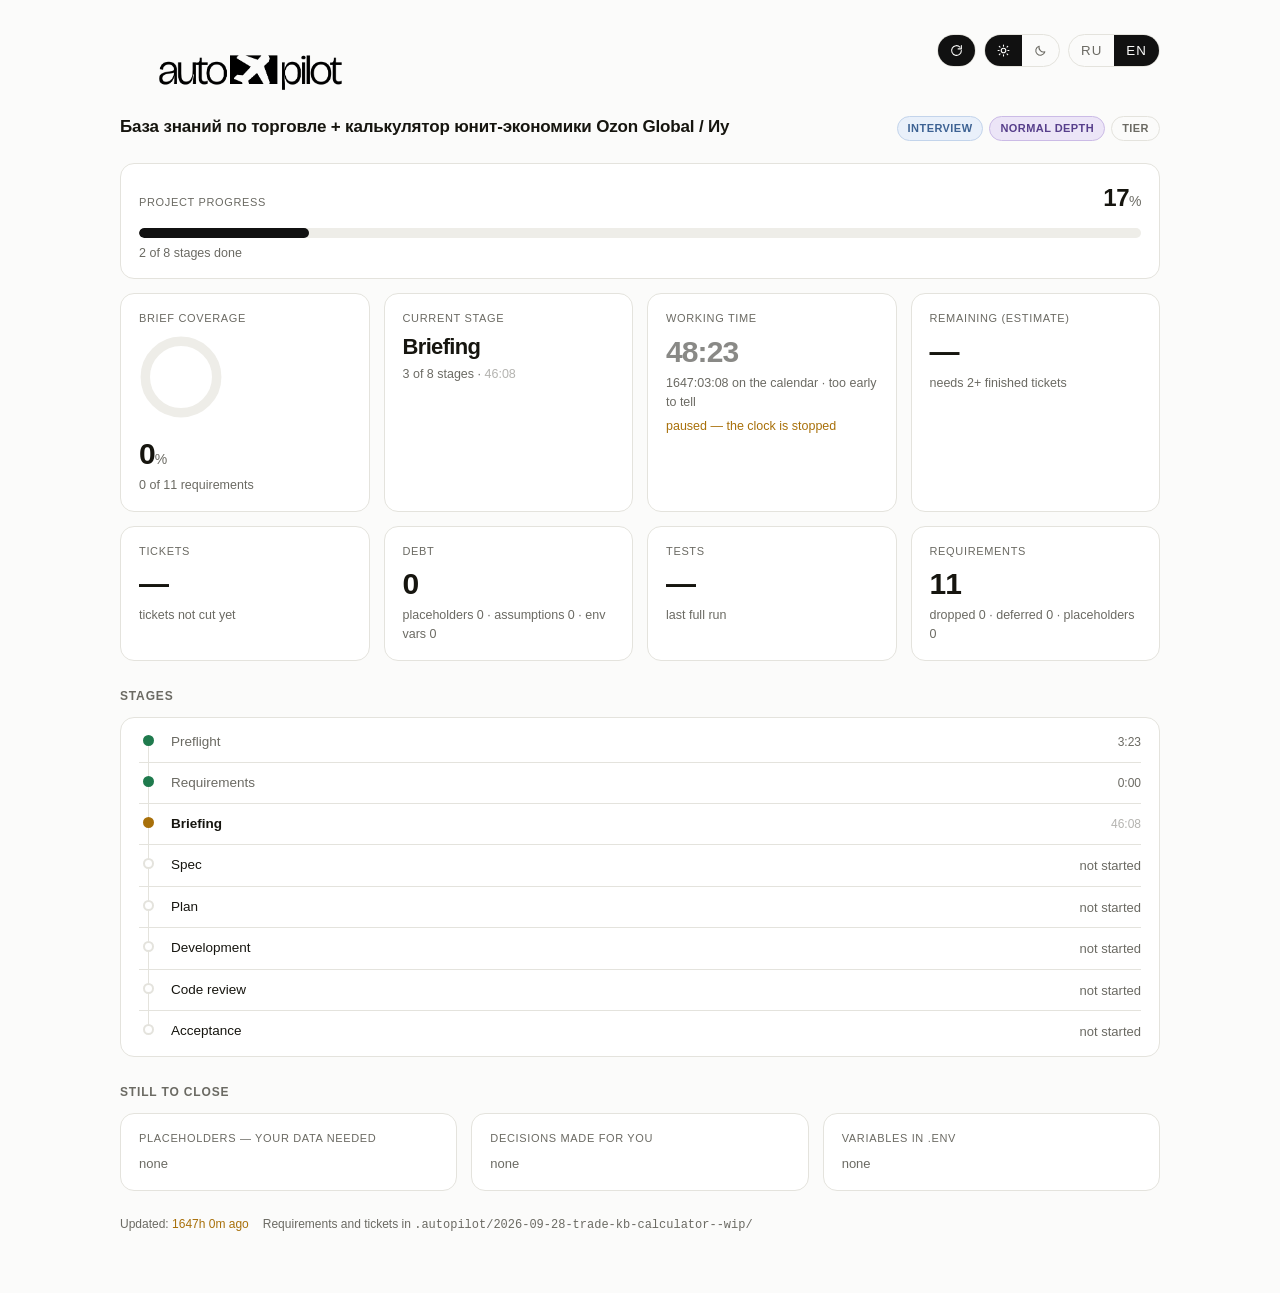
==== .autopilot/dashboard.html @ a00d8f91 "Исходная база знаний и старт автопилота Co-Authored-By: Claude Opus 5.5 <noreply@anthropic.com>" ====
<!doctype html>
<html lang="ru">
<head>
<meta charset="utf-8">
<meta name="viewport" content="width=device-width, initial-scale=1">
<title>autopilot</title>
<style>
  :root, :root[data-theme="light"]{
    --bg:#fbfbfa; --panel:#fff; --ink:#16150f; --dim:#6b6a63; --line:#e4e3dd;
    --accent:#111; --ok:#1f7a4d; --warn:#a8700a; --bad:#b3352b; --ghost:#eeede8; --info:#2f6690;
    --fix:#6f4a9e;
    --radius:14px; --logo-light:block; --logo-dark:none; --glow:rgba(168,112,10,.38);
  }
  @media (prefers-color-scheme:dark){
    :root:not([data-theme]){
      --bg:#141412; --panel:#1c1c19; --ink:#f2f1ea; --dim:#918f86; --line:#2e2e29;
      --accent:#f2f1ea; --ok:#4bbd84; --warn:#d9a341; --bad:#e0685c; --ghost:#262622; --info:#7aa8d4;
      --fix:#b18ad9;
      --glow:rgba(217,163,65,.45);
      --logo-light:none; --logo-dark:block;
    }
  }
  :root[data-theme="dark"]{
    --bg:#141412; --panel:#1c1c19; --ink:#f2f1ea; --dim:#918f86; --line:#2e2e29;
    --accent:#f2f1ea; --ok:#4bbd84; --warn:#d9a341; --bad:#e0685c; --ghost:#262622; --info:#7aa8d4;
    --fix:#b18ad9;
    --logo-light:none; --logo-dark:block;
  }
  *{box-sizing:border-box}
  body{margin:0;background:var(--bg);color:var(--ink);
    font:15px/1.5 ui-sans-serif,-apple-system,"Segoe UI",Roboto,"Helvetica Neue",sans-serif;
    -webkit-font-smoothing:antialiased;padding:34px 20px 60px}
  .wrap{max-width:1040px;margin:0 auto;min-width:0}
  /* wrap на .top: в узкой панели переключатели уходят на вторую строку, а не за край */
  .top{display:flex;align-items:flex-start;gap:16px;margin-bottom:8px;flex-wrap:wrap}
  .logo{height:clamp(44px,7vw,72px);width:auto;max-width:64vw}
  .logo.l{display:var(--logo-light)} .logo.d{display:var(--logo-dark)}
  .segs{margin-left:auto;display:flex;gap:8px;flex:0 0 auto}
  .seg{display:flex;border:1px solid var(--line);border-radius:999px;overflow:hidden}
  .seg button{appearance:none;border:0;background:transparent;color:var(--dim);cursor:pointer;
    font:600 11px/1 inherit;letter-spacing:.08em;padding:8px 12px;display:flex;align-items:center}
  .seg button:hover{color:var(--ink)}
  .seg button[aria-pressed="true"]{background:var(--accent);color:var(--bg)}
  .seg svg{width:13px;height:13px;display:block}
  header{display:flex;flex-wrap:wrap;gap:12px;align-items:baseline;margin-bottom:22px}
  h1{font-size:17px;font-weight:600;margin:0;letter-spacing:-.01em}
  .badges{margin-left:auto;display:flex;gap:6px;flex-wrap:wrap}
  .badge{font-size:11px;letter-spacing:.04em;text-transform:uppercase;font-weight:600;
    border:1px solid var(--bd,var(--line));border-radius:999px;padding:3px 10px;
    color:var(--fg,var(--dim));background:var(--bbg,transparent)}
  /* режим — синяя семья, насыщенность растёт с автономией */
  .b-mode-1{--bbg:#eff4fb;--bd:#cfdcef;--fg:#4a6d9e}
  .b-mode-2{--bbg:#e9f0fa;--bd:#c3d4eb;--fg:#3d6293}
  .b-mode-3{--bbg:#e3ecf9;--bd:#b6cce8;--fg:#2f5688}
  .b-mode-4{--bbg:#d6e3f6;--bd:#9dbbe0;--fg:#1f4374}
  /* глубина — фиолетовая семья */
  .b-depth-1{--bbg:#f4f0fa;--bd:#ddd2ee;--fg:#6b559b}
  .b-depth-2{--bbg:#ece5f7;--bd:#cbbbe6;--fg:#573f8b}
  .b-depth-3{--bbg:#e2d8f3;--bd:#b8a3dd;--fg:#452f78}
  /* ярус — охра, насыщенность растёт с объёмом работы */
  .b-tier-0{--bbg:#f7f3e8;--bd:#e5dbc3;--fg:#7d6b45}
  .b-tier-1{--bbg:#f3ecdb;--bd:#dbcda9;--fg:#6e5c34}
  .b-tier-2{--bbg:#eee4cb;--bd:#cfbc8d;--fg:#5f4d26}
  .b-tier-3{--bbg:#e8dbb9;--bd:#c2ab72;--fg:#50401b}
  .b-done{--bbg:#e8f3ec;--bd:#b6d9c4;--fg:#1f7a4d}
  @media (prefers-color-scheme:dark){
    :root:not([data-theme]) .b-mode-1{--bbg:#1a2333;--bd:#2a3a52;--fg:#9cbbe6}
    :root:not([data-theme]) .b-mode-2{--bbg:#1b263a;--bd:#2e405e;--fg:#a5c3ec}
    :root:not([data-theme]) .b-mode-3{--bbg:#1c2942;--bd:#31466a;--fg:#aecbf2}
    :root:not([data-theme]) .b-mode-4{--bbg:#1f2f4f;--bd:#3a5482;--fg:#c0d8fb}
    :root:not([data-theme]) .b-depth-1{--bbg:#221d32;--bd:#372e4f;--fg:#b8a6e0}
    :root:not([data-theme]) .b-depth-2{--bbg:#26203b;--bd:#40345c;--fg:#c5b3ec}
    :root:not([data-theme]) .b-depth-3{--bbg:#2b2346;--bd:#4b3b6c;--fg:#d3c2f7}
    :root:not([data-theme]) .b-tier-0{--bbg:#26221a;--bd:#3b3527;--fg:#cbb98d}
    :root:not([data-theme]) .b-tier-1{--bbg:#2a2519;--bd:#443b26;--fg:#d6c393}
    :root:not([data-theme]) .b-tier-2{--bbg:#2f2917;--bd:#4e4227;--fg:#e2cd97}
    :root:not([data-theme]) .b-tier-3{--bbg:#352d16;--bd:#58492a;--fg:#edd79c}
    :root:not([data-theme]) .b-done{--bbg:#16281f;--bd:#26432f;--fg:#4bbd84}
  }
  :root[data-theme="dark"] .b-mode-1{--bbg:#1a2333;--bd:#2a3a52;--fg:#9cbbe6}
  :root[data-theme="dark"] .b-mode-2{--bbg:#1b263a;--bd:#2e405e;--fg:#a5c3ec}
  :root[data-theme="dark"] .b-mode-3{--bbg:#1c2942;--bd:#31466a;--fg:#aecbf2}
  :root[data-theme="dark"] .b-mode-4{--bbg:#1f2f4f;--bd:#3a5482;--fg:#c0d8fb}
  :root[data-theme="dark"] .b-depth-1{--bbg:#221d32;--bd:#372e4f;--fg:#b8a6e0}
  :root[data-theme="dark"] .b-depth-2{--bbg:#26203b;--bd:#40345c;--fg:#c5b3ec}
  :root[data-theme="dark"] .b-depth-3{--bbg:#2b2346;--bd:#4b3b6c;--fg:#d3c2f7}
  :root[data-theme="dark"] .b-tier-0{--bbg:#26221a;--bd:#3b3527;--fg:#cbb98d}
  :root[data-theme="dark"] .b-tier-1{--bbg:#2a2519;--bd:#443b26;--fg:#d6c393}
  :root[data-theme="dark"] .b-tier-2{--bbg:#2f2917;--bd:#4e4227;--fg:#e2cd97}
  :root[data-theme="dark"] .b-tier-3{--bbg:#352d16;--bd:#58492a;--fg:#edd79c}
  :root[data-theme="dark"] .b-done{--bbg:#16281f;--bd:#26432f;--fg:#4bbd84}
  /* minmax(min(Npx,100%)): в колонке уже 200px карточка сжимается, а не вылезает за край */
  .grid{display:grid;gap:14px;grid-template-columns:repeat(auto-fit,minmax(min(200px,100%),1fr));margin-bottom:14px}
  /* ряды показателей: четыре карточки в строку держатся дольше, чем списки долга */
  .grid.m{grid-template-columns:repeat(auto-fit,minmax(min(168px,100%),1fr))}
  .card{background:var(--panel);border:1px solid var(--line);border-radius:var(--radius);padding:16px 18px;min-width:0}
  .k{font-size:11px;letter-spacing:.06em;text-transform:uppercase;color:var(--dim);margin-bottom:8px}
  /* длинное значение («1 ч 05 мин … 2 ч 10 мин», «Спецификация») переносится, а не режется */
  .v{font-size:30px;font-weight:650;letter-spacing:-.03em;line-height:1.1;font-variant-numeric:tabular-nums;
    overflow-wrap:anywhere}
  .v.stage{font-size:clamp(17px,4.4vw,22px)}
  .v small{font-size:14px;font-weight:500;color:var(--dim);letter-spacing:0}
  .sub{font-size:12.5px;color:var(--dim);margin-top:6px;overflow-wrap:anywhere}
  .hero{display:flex;gap:18px;align-items:center;flex-wrap:wrap}
  .hero>div{min-width:0}
  .ring{flex:0 0 84px}
  .bar{height:6px;background:var(--ghost);border-radius:99px;overflow:hidden;margin-top:10px}
  .bar i{display:block;height:100%;background:var(--accent);border-radius:99px;transition:width .3s ease}
  .bar.lg{height:10px;margin-top:12px}
  /* общий прогресс: этапы по весам, внутри разработки — доля готовых тасков */
  .overall{background:var(--panel);border:1px solid var(--line);border-radius:var(--radius);
    padding:16px 18px;margin-bottom:14px}
  .overall-head{display:flex;justify-content:space-between;align-items:baseline;gap:10px;
    font-size:11px;letter-spacing:.06em;text-transform:uppercase;color:var(--dim)}
  .overall-head b{font-size:24px;font-weight:650;letter-spacing:-.02em;text-transform:none;
    color:var(--ink);font-variant-numeric:tabular-nums}
  .overall-head b small{font-size:14px;font-weight:500;color:var(--dim)}
  h2{font-size:12px;letter-spacing:.07em;text-transform:uppercase;color:var(--dim);
    margin:26px 0 12px;font-weight:600}
  .tl{background:var(--panel);border:1px solid var(--line);border-radius:var(--radius);padding:16px 18px;min-width:0}
  /* сводка по таскам — ответ на «где разработка» до того, как всматриваешься в полосы */
  .tlsum{display:flex;gap:8px;flex-wrap:wrap;margin-bottom:12px}
  .chip{font-size:11.5px;letter-spacing:.03em;border:1px solid var(--line);border-radius:999px;
    padding:3px 10px;color:var(--dim);font-variant-numeric:tabular-nums}
  .chip.ok{border-color:var(--ok);color:var(--ok)}
  .chip.run{border-color:var(--warn);color:var(--warn)}
  .chip.info{border-color:var(--info);color:var(--info)}
  .chip.bad{border-color:var(--bad);color:var(--bad)}
  .chip.fix{border-color:var(--fix);color:var(--fix)}
  /* фаза таска прямо на плашке: «ревью» и «ремонт» — состояния, которых до
     этого не существовало, и по одному цвету их не различить */
  .fill .nm{overflow:hidden;text-overflow:ellipsis;min-width:0}
  .fill .ph{margin-left:8px;font-size:10.5px;letter-spacing:.05em;text-transform:uppercase;
    opacity:.85;border:1px solid rgba(255,255,255,.5);border-radius:999px;padding:1px 6px;flex:none}
  .tlnow{font-size:13px;margin:-4px 0 12px;overflow-wrap:anywhere}
  .tlnow .lbl{color:var(--dim)}
  .tlnow b{font-weight:650;font-variant-numeric:tabular-nums}
  .tlnow .nowclock{color:var(--warn);font-variant-numeric:tabular-nums}
  .wave{font-size:11px;letter-spacing:.06em;text-transform:uppercase;color:var(--dim);margin:14px 0 8px}
  .wave:first-child{margin-top:0}
  /* minmax(0,1fr), а не 1fr: у 1fr пол — min-content, и длинное имя таска раздвигает сетку шире экрана */
  .row{display:grid;grid-template-columns:26px minmax(0,1fr) 56px;gap:10px;align-items:center;margin-bottom:6px;font-size:13px}
  .row b{font-weight:600;font-variant-numeric:tabular-nums;color:var(--dim)}
  .row.now b{color:var(--ink)}
  .track{background:var(--ghost);border-radius:6px;height:22px;position:relative;overflow:hidden;min-width:0}
  .fill{position:absolute;inset:0 auto 0 0;border-radius:6px;display:flex;align-items:center;
    padding:0 8px;white-space:nowrap;font-size:12px;color:#fff;overflow:hidden}
  /* ждущий таск — пустой контур, а не залитая дорожка: плашка теперь во всю
     ширину, и без этого «ждёт» выглядело бы как ещё одно состояние заливки */
  .row.wait .track{background:transparent;border:1px dashed var(--line)}
  .fill.pend{background:transparent;border:0;color:var(--dim)}
  /* «в работе» должно читаться как живое, а не как исчезающее: раньше плашка
     гасла до opacity .3 вместе с названием таска. Теперь дышит свечение вокруг
     дорожки и яркость плашки, текст остаётся читаемым всё время. */
  .row.now .track{animation:trackGlow 1.9s ease-in-out infinite}
  /* блик бежит по плашке идущего таска — движение без ложного процента */
  .fill.active::after{content:'';position:absolute;inset:0;
    background:linear-gradient(90deg,transparent 0,rgba(255,255,255,.30) 50%,transparent 100%);
    transform:translateX(-100%);animation:sheen 1.9s ease-in-out infinite}
  .mins{text-align:right;font-variant-numeric:tabular-nums;color:var(--dim);font-size:12px}
  /* этапы — вертикальная лента с рельсом */
  .stages{background:var(--panel);border:1px solid var(--line);border-radius:var(--radius);padding:4px 18px;min-width:0}
  .st{display:grid;grid-template-columns:20px minmax(0,1fr) auto;gap:12px;align-items:start;
    padding:10px 0;border-bottom:1px solid var(--line)}
  .st:last-child{border-bottom:0}
  .st .rail{position:relative;align-self:stretch;min-height:18px}
  .st .rail::before{content:"";position:absolute;left:9px;top:-10px;bottom:-10px;width:1px;background:var(--line)}
  .st:first-child .rail::before{top:9px}
  .st:last-child .rail::before{bottom:calc(100% - 9px)}
  .st .rail i{position:absolute;left:4px;top:3px;width:11px;height:11px;border-radius:99px;
    box-sizing:border-box;border:2px solid var(--line);background:var(--panel)}
  .st.done .rail i{background:var(--ok);border-color:var(--ok)}
  .st.active .rail i{background:var(--warn);border-color:var(--warn);animation:pulse 1.6s ease-in-out infinite}
  .st.failed .rail i{background:var(--bad);border-color:var(--bad)}
  .st.skipped .rail i{border-style:dashed;background:var(--panel)}
  .st>div{min-width:0}
  .st .nm{font-size:13.5px;overflow-wrap:anywhere}
  .st.active .nm{font-weight:650}
  .st.done .nm,.st.skipped .nm{color:var(--dim)}
  .st .mins{padding-top:1px}
  @keyframes trackGlow{
    0%,100%{box-shadow:0 0 0 0 var(--glow)}
    50%{box-shadow:0 0 0 4px transparent}
  }
  @keyframes sheen{to{transform:translateX(100%)}}
  /* у кого выключена анимация в системе — просто статичная подсветка */
  @media (prefers-reduced-motion:reduce){
    .row.now .track{animation:none;box-shadow:0 0 0 3px var(--glow)}
    .fill.active::after{animation:none;background:none}
  }
  .note{background:var(--panel);border:1px solid var(--line);border-radius:var(--radius);
    padding:14px 18px;font-size:13px;color:var(--dim)}
  .note b{color:var(--ink);font-weight:600}
  .stale{color:var(--warn)}
  /* Часы, остановленные простоем: цифры гаснут, чтобы стоящий таймер не читался как поломка. */
  .paused{opacity:.5}
  table{width:100%;border-collapse:collapse;font-size:13px;background:var(--panel);
    border:1px solid var(--line);border-radius:var(--radius);overflow:hidden}
  th{text-align:left;font-size:11px;letter-spacing:.05em;text-transform:uppercase;color:var(--dim);
    font-weight:600;padding:10px 12px;border-bottom:1px solid var(--line)}
  td{padding:10px 12px;border-bottom:1px solid var(--line);vertical-align:top}
  tr:last-child td{border-bottom:0}
  .dot{display:inline-block;width:7px;height:7px;border-radius:99px;margin-right:7px;vertical-align:1px}
  .tag{display:inline-block;font-size:11px;border:1px solid var(--line);border-radius:5px;
    padding:1px 5px;margin:0 3px 3px 0;color:var(--dim);font-variant-numeric:tabular-nums}
  ul.debt{margin:0;padding-left:18px}
  ul.debt li{margin-bottom:4px;font-size:13px}
  .empty{color:var(--dim);font-size:13px}
  footer{margin-top:24px;font-size:12px;color:var(--dim);display:flex;gap:14px;flex-wrap:wrap}
  footer code{overflow-wrap:anywhere}
  .scroll{overflow-x:auto}
  /* таблица тасков скроллится внутри своей рамки, а не сминает семь колонок в кашу */
  .scroll table{min-width:560px}
  /* узкая раскладка: встроенная панель IDE, боковая колонка, телефон */
  @media (max-width:460px){
    body{padding:20px 12px 44px}
    .top{gap:10px}
    header{gap:8px;margin-bottom:16px}
    h1{font-size:15px}
    h2{margin:20px 0 10px}
    .card,.overall,.tl,.note{padding:13px 14px}
    .stages{padding:2px 14px}
    .v{font-size:25px}
    .overall-head b{font-size:21px}
    .ring{flex:0 0 68px;width:68px;height:68px}
    .hero{gap:12px}
    .row{grid-template-columns:24px 1fr 48px;gap:8px}
    .st{grid-template-columns:18px 1fr auto;gap:9px}
    .badges{margin-left:0}
    .segs{margin-left:0}
    /* семь колонок в узкую панель не влезают ни при каком min-width, поэтому здесь
       таблица перестаёт требовать ширину, а второстепенные колонки уходят:
       требования, повторы и коммит есть в файлах, а «что и сколько идёт» — нет */
    .scroll table{min-width:0}
    th:nth-child(3),td:nth-child(3),
    th:nth-child(5),td:nth-child(5),
    th:nth-child(7),td:nth-child(7){display:none}
    /* переносится только название таска: заголовки и числа рвать по буквам нельзя */
    th,td{padding:9px 8px;white-space:nowrap}
    td:nth-child(2){white-space:normal;overflow-wrap:anywhere}
  }
</style>
</head>
<body>
<div class="wrap" id="app"></div>

<!-- Состояние приходит двумя путями, и порядок этих двух тегов — весь смысл.
     Сначала снимок, вписанный внутрь страницы: он есть всегда, поэтому дашборд
     показывает данные, чем бы его ни открыли — двойным кликом, панелью через
     data:, с мёртвым сервером, через месяц после прогона. Потом файл рядом: он
     перекрывает снимок там, где у страницы есть адрес, и он же подгружается
     заново каждые десять секунд, чтобы часы шли без перезагрузки.
     Разойтись в противоположные стороны им нечем: файл пишется на каждой
     правке, снимок — на каждом вызове .autopilot/sync.py, и он же вписывает
     файл в страницу, так что снимок либо равен файлу, либо старше его.
     Между маркерами правит только sync.py; руками — никогда. -->
<script>/*STATE-BEGIN*/window.STATE={"slug": "trade-kb-calculator", "dir": "2026-09-28-trade-kb-calculator--wip", "title": "База знаний по торговле + калькулятор юнит-экономики Ozon Global / Иу", "mode": "interview", "depth": "normal", "polish": null, "tier": null, "briefFile": "2026-09-28-brief.md", "memoryFile": "CLAUDE.md", "skillDir": "C:/Users/P famly/.claude/skills/autopilot", "startedAt": "2026-09-28T19:36:47+03:00", "updatedAt": "2026-09-28T19:39:02+03:00", "finishedAt": null, "stages": [{"id": "preflight", "status": "done", "startedAt": "2026-09-28T19:36:47+03:00", "finishedAt": "2026-09-28T19:40:10+03:00"}, {"id": "manifest", "status": "done", "startedAt": "2026-09-28T19:40:10+03:00", "finishedAt": "2026-09-28T19:39:02+03:00"}, {"id": "briefing", "status": "active", "startedAt": "2026-09-28T19:39:02+03:00"}, {"id": "spec", "status": "pending"}, {"id": "plan", "status": "pending"}, {"id": "build", "status": "pending"}, {"id": "review", "status": "pending"}, {"id": "final", "status": "pending"}], "requirements": {"total": 11, "done": 0, "inTicket": 0, "inSpec": 0, "placeholder": 0, "deferred": 0, "dropped": 0}, "tickets": [], "singlePass": null, "tests": null, "debt": {"placeholders": [], "assumptions": [], "emptyEnv": []}, "additions": [], "coverage": null, "concerns": [], "reviewers": {"manifestSpec": null, "craft": null}, "blind": null};/*STATE-END*/</script>
<script src="state.js"></script>

<script>
const MODE_CLS  = {manual:'b-mode-1', interview:'b-mode-2', semi:'b-mode-3', full:'b-mode-4'};
const DEPTH_CLS = {strict:'b-depth-1', normal:'b-depth-2', deep:'b-depth-3'};
const TIER_CLS  = {T0:'b-tier-0', T1:'b-tier-1', T2:'b-tier-2', T3:'b-tier-3'};

// Полный цикл сборки. state.js может прислать меньше — недостающие показываем как pending.
const STAGE_IDS = ['preflight','manifest','briefing','spec','plan','build','review','final'];

const POLL_MS = 10000;

const SUN  = '<svg viewBox="0 0 24 24" fill="none" stroke="currentColor" stroke-width="2" stroke-linecap="round"><circle cx="12" cy="12" r="4.2"/><path d="M12 2v2M12 20v2M4.2 4.2l1.4 1.4M18.4 18.4l1.4 1.4M2 12h2M20 12h2M4.2 19.8l1.4-1.4M18.4 5.6l1.4-1.4"/></svg>';
const MOON = '<svg viewBox="0 0 24 24" fill="none" stroke="currentColor" stroke-width="2" stroke-linecap="round" stroke-linejoin="round"><path d="M20 14.5A8.5 8.5 0 0 1 9.5 4a8.5 8.5 0 1 0 10.5 10.5z"/></svg>';
const SYNC = '<svg viewBox="0 0 24 24" fill="none" stroke="currentColor" stroke-width="2" stroke-linecap="round" stroke-linejoin="round"><path d="M21 12a9 9 0 1 1-2.64-6.36"/><path d="M21 3v6h-6"/></svg>';

const systemDark = () => {
  try { return matchMedia('(prefers-color-scheme: dark)').matches; } catch(e) { return false; }
};
const storedTheme = () => {
  try { return localStorage.getItem('autopilot-theme'); } catch(e) { return null; }
};
// Явный выбор пользователя перевешивает системную тему; до первого клика — системная.
function effectiveTheme(){
  return storedTheme() || (systemDark() ? 'dark' : 'light');
}
function applyTheme(t){
  if (t) document.documentElement.setAttribute('data-theme', t);
  else document.documentElement.removeAttribute('data-theme');
}

const LOGO_LIGHT = "[data-uri]";
const LOGO_DARK  = "[data-uri]";

const plural = (n, one, few, many) => {
  const a = Math.abs(n) % 10, b = Math.abs(n) % 100;
  if (a === 1 && b !== 11) return one;
  if (a >= 2 && a <= 4 && (b < 12 || b > 14)) return few;
  return many;
};

const I18N = {
  ru:{lang:"ru",coverage:"Покрытие брифа",ofReq:(a,b)=>`${a} из ${b} требований`,
    overall:"Прогресс проекта",overallStages:(a,b)=>`${a} из ${b} этапов пройдено`,
    overallTickets:(a,b)=>`${a} из ${b} тасков`,
    tickets:"Таски",ticketsDone:p=>`${p}% готово`,retries:n=>` · ${n} повтор.`,
    elapsed:"В работе",median:m=>`медиана на таск — ${m} мин`,tooEarly:"рано считать",
    calendar:c=>`календарных ${c}`,paused:"пауза — часы стоят",
    left:"Осталось (оценка)",needTwo:"нужно 2+ готовых таска",
    critpath:n=>`критический путь: ${n} ${plural(n,'таск','таска','тасков')} в цепочке`,
    stagesTitle:"Этапы",stage:"Этап сейчас",stageOf:(a,b)=>`${a} из ${b} этапов`,
    stages:{preflight:"Подготовка",manifest:"Требования",briefing:"Брифинг",spec:"Спецификация",
      plan:"План",build:"Разработка",review:"Код-ревью",final:"Приёмка"},
    skipped:"пропущен",notStarted:"не начат",allDone:"всё пройдено",
    noTicketsTier:"без разбивки",notCut:"таски ещё не нарезаны",
    t0note:(n)=>`Ярус T0 — собрано за один заход, без разбивки на таски.${n?' '+n:''}`,
    t0files:n=>`Файлов: ${n}.`,noEta:"ярус T0 — оценка не нужна",wrapUp:"таски готовы, идёт приёмка",
    auto:"Автообновление",autoOn:"Автообновление включено",autoOff:"Автообновление выключено",
    agoSec:s=>`${s} сек назад`,agoMin:m=>`${m} мин назад`,agoHr:(h,m)=>`${h} ч ${m} мин назад`,
    debt:"Долг",debtSub:(a,b,c)=>`заглушки ${a} · допущения ${b} · переменные ${c}`,
    tests:"Тесты",testsSub:"после последнего таска",testsSubOne:"последний полный прогон",failed:n=>`${n} упало`,
    buildTook:d=>`разработка заняла ${d}`,
    reqs:"Требования",reqsSub:(d,f,p)=>`снято ${d} · отложено ${f} · заглушки ${p}`,
    progress:"Ход сборки",
    wave:(n,c)=>c>1?`Волна ${n} — ${c} ${plural(c,'таск','таска','тасков')} параллельно`:`Волна ${n}`,
    chipDone:n=>`готово ${n}`,chipRun:n=>`пишутся ${n}`,chipWait:n=>`ждут ${n}`,chipFailed:n=>`упало ${n}`,
    chipReview:n=>`на ревью ${n}`,chipRepair:n=>`в ремонте ${n}`,
    phase:{'in-progress':"пишется",review:"ревью",repair:"ремонт"},
    nowLbl:"Сейчас:",nowIdle:"Ни один таск не запущен.",
    noTickets:"Тасков пока нет — идёт подготовка.",
    tblTickets:"Таски",thN:"#",thTitle:"Таск",thReq:"Требования",thTime:"Время",thRetry:"Повт.",
    thTests:"Тесты",thCommit:"Коммит",tblEmpty:"пока пусто",
    toClose:"Что осталось закрыть",placeholders:"Заглушки — нужны твои данные",
    assumptions:"Решения, принятые за тебя",envVars:"Переменные в .env",
    additions:"Добавлено сверх заказанного",none:"пусто",
    blind:"Слепая приёмка",blindOk:"Расхождений нет.",blindBad:"Расхождения:",
    blindV:(m,c)=>`${m} / ${c} требований подтверждено`,
    updated:"Обновлено",filesIn:"Требования и таски — в",
    modes:{full:"полный автомат",semi:"полуавтомат",interview:"интервью",manual:"ручной"},
    depths:{strict:"строго по брифу",normal:"обычная глубина",deep:"максимальная глубина"},
    tier:t=>`ярус ${t}`,finished:"завершено",min:"мин",hr:"ч",m:"м",
    langLabel:"Язык",themeLabel:"Тема",themeLight:"Светлая тема",themeDark:"Тёмная тема"},
  en:{lang:"en",coverage:"Brief coverage",ofReq:(a,b)=>`${a} of ${b} requirements`,
    overall:"Project progress",overallStages:(a,b)=>`${a} of ${b} stages done`,
    overallTickets:(a,b)=>`${a} of ${b} tickets`,
    tickets:"Tickets",ticketsDone:p=>`${p}% done`,retries:n=>` · ${n} retries`,
    elapsed:"Working time",median:m=>`median per ticket — ${m} min`,tooEarly:"too early to tell",
    calendar:c=>`${c} on the calendar`,paused:"paused — the clock is stopped",
    left:"Remaining (estimate)",critpath:n=>`critical path: ${n} tickets deep`,needTwo:"needs 2+ finished tickets",
    stagesTitle:"Stages",stage:"Current stage",stageOf:(a,b)=>`${a} of ${b} stages`,
    stages:{preflight:"Preflight",manifest:"Requirements",briefing:"Briefing",spec:"Spec",
      plan:"Plan",build:"Development",review:"Code review",final:"Acceptance"},
    skipped:"skipped",notStarted:"not started",allDone:"all passed",
    noTicketsTier:"no split",notCut:"tickets not cut yet",
    t0note:(n)=>`Tier T0 — built in a single pass, no tickets.${n?' '+n:''}`,
    t0files:n=>`Files: ${n}.`,noEta:"tier T0 — no estimate needed",wrapUp:"tickets done, acceptance running",
    auto:"Auto-refresh",autoOn:"Auto-refresh on",autoOff:"Auto-refresh off",
    agoSec:s=>`${s}s ago`,agoMin:m=>`${m} min ago`,agoHr:(h,m)=>`${h}h ${m}m ago`,
    debt:"Debt",debtSub:(a,b,c)=>`placeholders ${a} · assumptions ${b} · env vars ${c}`,
    tests:"Tests",testsSub:"after the last ticket",testsSubOne:"last full run",failed:n=>`${n} failed`,
    buildTook:d=>`development took ${d}`,
    reqs:"Requirements",reqsSub:(d,f,p)=>`dropped ${d} · deferred ${f} · placeholders ${p}`,
    progress:"Build progress",
    wave:(n,c)=>c>1?`Wave ${n} — ${c} tickets in parallel`:`Wave ${n}`,
    chipDone:n=>`${n} done`,chipRun:n=>`${n} writing`,chipWait:n=>`${n} waiting`,chipFailed:n=>`${n} failed`,
    chipReview:n=>`${n} in review`,chipRepair:n=>`${n} in repair`,
    phase:{'in-progress':"writing",review:"review",repair:"repair"},
    nowLbl:"Now:",nowIdle:"No ticket is running.",
    noTickets:"No tickets yet — still preparing.",
    tblTickets:"Tickets",thN:"#",thTitle:"Ticket",thReq:"Requirements",thTime:"Time",thRetry:"Retry",
    thTests:"Tests",thCommit:"Commit",tblEmpty:"empty so far",
    toClose:"Still to close",placeholders:"Placeholders — your data needed",
    assumptions:"Decisions made for you",envVars:"Variables in .env",
    additions:"Added beyond the brief",none:"none",
    blind:"Blind acceptance",blindOk:"No disagreements.",blindBad:"Disagreements:",
    blindV:(m,c)=>`${m} / ${c} requirements confirmed`,
    updated:"Updated",filesIn:"Requirements and tickets in",
    modes:{full:"fully automatic",semi:"semi-automatic",interview:"interview",manual:"manual"},
    depths:{strict:"strictly as written",normal:"normal depth",deep:"maximum depth"},
    tier:t=>`tier ${t}`,finished:"finished",min:"min",hr:"h",m:"m",
    langLabel:"Language",themeLabel:"Theme",themeLight:"Light theme",themeDark:"Dark theme"}
};

let CUR = I18N.ru;                 // язык, на котором сейчас отрисовано — нужен тикающим таймерам
let autoOn = true;
try { autoOn = (localStorage.getItem('autopilot-auto') || 'on') !== 'off'; } catch(e) {}
let pollT = null;
let lastStamp = null;              // метка отрисованного состояния — против лишних перерисовок

// ——— живые таймеры ———————————————————————————————————————————————
// Всё время считается из меток state.js. Незакрытый интервал тикает от текущего момента.
const spanMs = (from, to) => {
  const a = from ? new Date(from).getTime() : NaN;
  if (isNaN(a)) return null;
  const b = to ? new Date(to).getTime() : Date.now();
  return Math.max(0, b - a);
};
// ——— активное время ——————————————————————————————————————————————
// Часы прогона показывают работу, а не календарь: ушёл человек на сутки — часы стоят.
// Никаких дополнительных записей для этого не нужно. state.js и так усеян метками —
// старт, стадии, таски, updatedAt, — и промежуток между соседними метками длиннее порога
// это простой, а не работа. Порог тот же, что у «молчания» ниже: сорок пять минут.
// Замерено на реальных прогонах 2026-08-19: между метками работа укладывается в час,
// а простои идут часами и сутками (444 минуты, 4207, 7814), так что грубая обрезка
// ошибается на единицы процентов и при этом не требует от агента ни одной новой правки.
const IDLE_CAP_MS = 2700000;
let MARKS = [];
// `updatedAt` — единственная скользящая метка: агент перезаписывает её, и прошлый пульс
// из файла пропадает. Поэтому страница запоминает каждое значение, которое видела: без
// этого счётчик прыгал назад на величину порога в тот момент, когда агент возвращался
// после простоя (проверено 2026-08-19). Хранится по прогону, переживает перезагрузку.
function rememberBeats(S){
  const key = 'autopilot-beats:' + (S.slug || '') + ':' + (S.startedAt || '');
  try {
    const seen = JSON.parse(localStorage.getItem(key) || '[]');
    if (S.updatedAt && seen.indexOf(S.updatedAt) === -1) {
      seen.push(S.updatedAt);
      localStorage.setItem(key, JSON.stringify(seen.slice(-600)));
    }
    return seen;
  } catch (e) { return []; }
}
function collectMarks(S){
  const out = [];
  const push = v => { const t = v ? new Date(v).getTime() : NaN; if (!isNaN(t)) out.push(t); };
  push(S.startedAt); push(S.updatedAt); push(S.finishedAt);
  (S.beats || []).forEach(push);                    // журнал пульса, если прогон его ведёт
  rememberBeats(S).forEach(push);                   // и то, что страница видела своими глазами
  (S.stages || []).forEach(x => { push(x.startedAt); push(x.finishedAt); });
  (S.tickets || []).forEach(x => { push(x.startedAt); push(x.finishedAt); });
  ((S.polish || {}).rounds || []).forEach(x => push(x.finishedAt));
  return Array.from(new Set(out)).sort((a, b) => a - b);
}
// Сумма промежутков между метками; каждый обрезан по порогу простоя.
function activeMs(from, to){
  const a = from ? new Date(from).getTime() : NaN;
  if (isNaN(a)) return null;
  const b = to ? new Date(to).getTime() : Date.now();
  if (b <= a) return 0;
  const pts = [a].concat(MARKS.filter(t => t > a && t < b), [b]);
  let s = 0;
  for (let i = 1; i < pts.length; i++) s += Math.min(pts[i] - pts[i-1], IDLE_CAP_MS);
  return s;
}
// Стоят ли часы прямо сейчас — то есть тянется ли простой дольше порога.
function idleNow(){
  const S = window.STATE || {};
  if (!S || S.finishedAt) return false;
  const last = MARKS.length ? MARKS[MARKS.length - 1] : null;
  return last != null && Date.now() - last > IDLE_CAP_MS;
}
const fmtClock = ms => {
  if (ms == null) return '—';
  const s = Math.floor(ms/1000), h = Math.floor(s/3600), m = Math.floor((s%3600)/60), ss = s%60;
  const p = n => String(n).padStart(2,'0');
  return h ? `${h}:${p(m)}:${p(ss)}` : `${m}:${p(ss)}`;
};
// Открытый интервал получает data-live — его каждую секунду обновляет tick().
function timerHTML(from, to){
  const ms = activeMs(from, to);
  if (ms == null) return '—';
  return to ? `<span>${fmtClock(ms)}</span>`
            : `<span data-live data-from="${from}">${fmtClock(ms)}</span>`;
}
function agoText(iso){
  const ms = spanMs(iso, null);
  if (ms == null) return '—';
  const s = Math.floor(ms/1000);
  if (s < 60) return CUR.agoSec(s);
  const m = Math.floor(s/60);
  return m < 60 ? CUR.agoMin(m) : CUR.agoHr(Math.floor(m/60), m%60);
}
function tick(){
  const stopped = idleNow();
  document.querySelectorAll('[data-live][data-from]').forEach(el => {
    el.textContent = fmtClock(activeMs(el.dataset.from, null));
    el.classList.toggle('paused', stopped);          // часы стоят — видно, что это не поломка
  });
  document.querySelectorAll('[data-idle-note]').forEach(el => {
    el.hidden = !stopped;
  });
  document.querySelectorAll('[data-ago]').forEach(el => {
    el.textContent = agoText(el.dataset.ago);
    // Молчание — повод присмотреться, но только когда никто не работает.
    // Пока хотя бы один таск идёт, записей внутри него нет по устройству
    // процесса: оркестратор пишет на границах, а таск живёт десятки минут.
    // Порог тогда — не пять минут, а заметно дольше самого долгого таска.
    const S = window.STATE || {};
    const busy = (S.tickets || []).some(t =>
      t.status === 'in-progress' || t.status === 'review' || t.status === 'repair');
    el.classList.toggle('stale', !S.finishedAt
      && spanMs(el.dataset.ago, null) > (busy ? 2700000 : 300000));
  });
}

// ——— автообновление ——————————————————————————————————————————————
// Страница не перезагружается: она подтягивает state.js заново отдельным тегом.
// Так сделано потому, что встроенные панели (Claude Desktop, IDE-вьюверы) глушат
// навигацию — и location.reload(), и <meta http-equiv="refresh"> там молча ничего
// не делают, а вот загрузку подресурсов панель не трогает. Проверено измерением:
// reload и meta refresh не сработали ни разу, подгрузка тега — двенадцать раз из
// двенадцати. Побочная выгода — «обновить» больше не значит «потерять место на
// странице», выделение и позицию прокрутки перерисовка сохраняет.
// Но подресурсы живут только у страницы, у которой есть адрес. Панель Claude не
// открывает file:// как страницу — она вклеивает HTML в data:text/html, а оттуда
// origin равен null: state.js не грузится ни относительным путём, ни абсолютным
// file://, ни через fetch. Поэтому состояние вписано ещё и внутрь страницы: там,
// где адреса нет, дашборд показывает снимок и молчит про обновления вместо того
// чтобы показывать пустой экран. Живое обновление остаётся за http (панель через
// preview_start, обычный браузер) — phases/0-instruments.md.
// Видимость НЕ проверяем: те же панели держат document.hidden === true всё время,
// хотя пользователь смотрит именно туда.
const stampOf = S => (S.updatedAt || '') + '|' + (S.finishedAt || '') + '|' + (S.tickets || []).length;

function applyState(){
  const S = window.STATE;
  if (!S || typeof S !== 'object') return;
  // Перерисовываем только когда состояние действительно сдвинулось: молчаливая
  // перерисовка раз в десять секунд сбрасывала бы выделенный текст ни за что.
  const stamp = stampOf(S);
  if (stamp === lastStamp) return;
  lastStamp = stamp;
  const y = window.scrollY;
  // Упавший рендер не должен убивать страницу: сбрасываем штамп, чтобы следующий
  // круг опроса попробовал заново — иначе исправленный state.js уже не подберётся.
  try { render(CUR.lang); } catch (e) { lastStamp = ''; bootFail(String(e && e.message || e)); }
  window.scrollTo(0, y);
}

function pollState(){
  clearTimeout(pollT);
  if (!autoOn || (window.STATE && window.STATE.finishedAt)) return;
  pollT = setTimeout(() => {
    const s = document.createElement('script');
    // Метка времени в запросе — иначе file:// отдаст скрипт из кеша.
    s.src = 'state.js?t=' + Date.now();
    // Ошибка — обычное дело: файл могли поймать в момент записи. Старое состояние
    // остаётся на экране, следующий круг через десять секунд подберёт целое.
    const next = () => { s.remove(); applyState(); pollState(); };
    s.onload = next;
    s.onerror = next;
    document.head.appendChild(s);
  }, POLL_MS);
}

function render(lang){
  const L = I18N[lang] || I18N.ru;
  CUR = L;
  const S = STATE, T = S.tickets || [], R = S.requirements || {};
  MARKS = collectMarks(S);
  const esc = s => String(s == null ? '' : s).replace(/[&<>"]/g, c => ({'&':'&amp;','<':'&lt;','>':'&gt;','"':'&quot;'}[c]));
  // Таск живёт в трёх активных состояниях, а не в одном: пишется — проверяется —
  // чинится. Ревью и ремонт идут, пока летит следующий таск, поэтому «готово 2 из 8»
  // без них — самый частый вопрос к экрану: «а с третьим-то что».
  const ACTIVE = ['in-progress', 'review', 'repair'];
  const done = T.filter(t => t.status === 'done');
  const writing = T.filter(t => t.status === 'in-progress');
  const inReview = T.filter(t => t.status === 'review');
  const inRepair = T.filter(t => t.status === 'repair');
  const running = T.filter(t => ACTIVE.includes(t.status));
  const failedT = T.filter(t => t.status === 'failed');
  const waiting = T.length - done.length - running.length - failedT.length;
  const live = Math.max(0, (R.total || 0) - (R.dropped || 0));

  const mins = t => (t.startedAt && t.finishedAt)
    ? Math.max(1, Math.round(activeMs(t.startedAt, t.finishedAt) / 60000)) : null;
  const durations = done.map(mins).filter(Boolean).sort((a,b) => a-b);
  const median = durations.length ? durations[Math.floor(durations.length/2)] : null;
  const fmtDur = m => m == null ? '—'
    : m < 60 ? m + ' ' + L.min : Math.floor(m/60) + ' ' + L.hr + ' ' + String(m%60).padStart(2,'0') + ' ' + L.min;

  const byId = Object.fromEntries(T.map(t => [t.id, t]));
  const memo = {};
  function depth(id, seen){
    const t = byId[id];
    if (!t || t.status === 'done') return 0;
    if (memo[id] != null) return memo[id];
    if (seen.has(id)) return 1;
    seen.add(id);
    const d = 1 + Math.max(0, ...(t.blockedBy || []).map(b => depth(b, seen)));
    seen.delete(id);
    return memo[id] = d;
  }
  const cp = Math.max(0, ...T.map(t => depth(t.id, new Set())));

  // Оценка считается в минутах по цепочке, а не «медиана × длина цепочки»: иначе
  // таск, который идёт двадцать седьмую минуту, стоит в оценке как не начатый,
  // и на последнем почти доделанном таске экран пишет «21 … 39 мин».
  const memoMin = {};
  const leftFor = t => {
    if (!t || t.status === 'done') return 0;
    const full = median || 10;
    // код написан — осталась проверка и, может быть, правка по находке
    if (t.status === 'review') return full * 0.2;
    if (t.status === 'repair') return full * 0.5;
    if (t.status === 'in-progress' && t.startedAt) {
      const elapsed = (activeMs(t.startedAt, null) || 0) / 60000;
      return Math.max(1, full - elapsed);          // уже идёт — осталось меньше
    }
    return full;
  };
  function chainMin(id, seen){
    const t = byId[id];
    if (!t || t.status === 'done') return 0;
    if (memoMin[id] != null) return memoMin[id];
    if (seen.has(id)) return leftFor(t);
    seen.add(id);
    const d = leftFor(t) + Math.max(0, ...(t.blockedBy || []).map(b => chainMin(b, seen)));
    seen.delete(id);
    return memoMin[id] = d;
  }
  const cpMin = Math.max(0, ...T.map(t => chainMin(t.id, new Set())));
  const eta = (median && cpMin > 0)
    ? [Math.max(1, Math.round(cpMin*0.75)), Math.max(2, Math.round(cpMin*1.4))] : null;

  // Этапы: канонический порядок, поверх него — то, что прислал state.js.
  const given = Array.isArray(S.stages) ? S.stages.filter(Boolean) : [];
  const stages = STAGE_IDS.map(id => given.find(s => s.id === id) || {id, status:'pending'})
    .concat(given.filter(s => !STAGE_IDS.includes(s.id)));
  const stName = s => L.stages[s.id] || s.id;
  const activeStage = stages.find(s => s.status === 'active');
  const curStage = activeStage || stages.find(s => s.status !== 'done' && s.status !== 'skipped');
  const stageNo = curStage ? stages.indexOf(curStage) + 1 : stages.length;
  const t0 = String(S.tier).toUpperCase() === 'T0';
  const buildStage = stages.find(s => s.id === 'build');
  const buildMs = buildStage && buildStage.startedAt && buildStage.finishedAt
    ? activeMs(buildStage.startedAt, buildStage.finishedAt) : null;

  // Прогресс проекта целиком. Веса — это доли времени, а не «этап = 1/8»: разработка идёт
  // часами, подготовка минуты. Внутри разработки шкала дробится по готовым таскам, поэтому
  // она ползёт с каждым таском, а не стоит на месте полдня и потом прыгает.
  const STAGE_WEIGHT = {preflight:1, manifest:1, briefing:1, spec:2, plan:1, build:6, review:2, final:1};
  const stageFrac = s => {
    if (s.status === 'done' || s.status === 'skipped') return 1;
    if (s.status !== 'active') return 0;                      // pending и failed — ноль
    if (s.id === 'build' && T.length) return Math.max(0.05, done.length / T.length);
    return 0.5;
  };
  const totalW = stages.reduce((a,s) => a + (STAGE_WEIGHT[s.id] ?? 1), 0);
  const overallPct = totalW
    ? Math.round(stages.reduce((a,s) => a + (STAGE_WEIGHT[s.id] ?? 1) * stageFrac(s), 0) / totalW * 100) : 0;
  const stagesDone = stages.filter(s => s.status === 'done' || s.status === 'skipped').length;

  const coverage = live ? Math.round((R.done||0)/live*100) : 0;
  // Таск на ревью уже написан. Считать его нулём — врать в меньшую сторону ровно
  // там, где до разделения статусов врали в большую, помечая код готовым до проверки.
  const ticketPct = T.length
    ? Math.round((done.length + 0.75*(inReview.length + inRepair.length))/T.length*100) : 0;
  const retries = T.reduce((s,t) => s + (t.retries||0), 0);
  const last = done[done.length-1];
  // Полный прогон, если он записан; иначе — тесты последнего захода: таска или T0-сборки.
  const tests = S.tests || (last && last.tests) || (S.singlePass && S.singlePass.tests) || null;
  const debtN = (S.debt?.placeholders?.length||0) + (S.debt?.assumptions?.length||0) + (S.debt?.emptyEnv?.length||0);

  const ring = pct => {
    const r = 34, c = 2*Math.PI*r;
    return `<svg class="ring" viewBox="0 0 80 80" width="84" height="84" aria-hidden="true">
      <circle cx="40" cy="40" r="${r}" fill="none" stroke="var(--ghost)" stroke-width="9"/>
      <circle cx="40" cy="40" r="${r}" fill="none" stroke="var(--accent)" stroke-width="9"
        stroke-linecap="round" stroke-dasharray="${c}" stroke-dashoffset="${c*(1-pct/100)}"
        transform="rotate(-90 40 40)"/></svg>`;
  };
  // Ремонт — не «ещё немного разработки»: таск уже написан, вернулся с ревью и
  // переписывается. Пока он делил цвет с in-progress, различала их только
  // подпись, и волна возвратов на экране читалась как обычная работа.
  const statusColor = s => s === 'done' ? 'var(--ok)' : s === 'failed' ? 'var(--bad)'
    : s === 'review' ? 'var(--info)' : s === 'repair' ? 'var(--fix)'
    : s === 'in-progress' ? 'var(--warn)' : 'var(--line)';

  const waves = [...new Set(T.map(t => t.wave ?? 1))].sort((a,b) => a-b);
  // Полоса показывает СОСТОЯНИЕ, а не долю. Раньше её ширина была длительностью
  // относительно самого долгого таска — и готовый таск на 19 из 28 минут выглядел
  // «сделанным на 68%». Горизонтальная заливка в списке задач читается как прогресс
  // всегда, поэтому: готов — целиком, идёт — целиком со светом и бликом, ждёт —
  // пустой пунктир. Длительность живёт цифрой справа, где её и читают.
  const timeline = T.length ? waves.map(w => {
    const inWave = T.filter(t => (t.wave ?? 1) === w)
      .sort((a,b) => String(a.id).localeCompare(String(b.id), undefined, {numeric:true}));
    const rows = inWave.map(t => {
      const active = ACTIVE.includes(t.status), pend = t.status === 'pending';
      // у не начатого таска часов нет: «0:00» читается как «идёт и стоит на месте»
      const clock = (t.startedAt && !pend) ? timerHTML(t.startedAt, t.finishedAt) : '—';
      // «пишется» — базовый случай и читается по цвету; подписываем то, чего
      // на этом экране раньше не было, иначе ремонт неотличим от разработки
      const ph = (t.status === 'review' || t.status === 'repair') ? (L.phase||{})[t.status] : '';
      return `<div class="row${active?' now':''}${pend?' wait':''}"><b>${esc(t.id)}</b>
        <div class="track"><div class="fill${pend?' pend':''}${active?' active':''}"
          style="width:100%${pend?'':';background:'+statusColor(t.status)}"><span class="nm">${
          esc(t.title)}</span>${ph ? `<em class="ph">${esc(ph)}</em>` : ''}</div></div>
        <div class="mins">${clock}</div></div>`;
    }).join('');
    return `<div class="wave">${L.wave(w, inWave.length)}</div>${rows}`;
  }).join('') : `<div class="empty">${L.noTickets}</div>`;

  // Ревью и ремонт показываем, только когда они есть: шесть чипов в ряд на пятитасковом
  // прогоне читаются хуже, чем четыре, а нули не несут ничего.
  const tlSum = T.length ? `<div class="tlsum">
      <span class="chip ok">${L.chipDone(done.length)}</span>
      <span class="chip run">${L.chipRun(writing.length)}</span>
      ${inReview.length ? `<span class="chip info">${L.chipReview(inReview.length)}</span>` : ''}
      ${inRepair.length ? `<span class="chip fix">${L.chipRepair(inRepair.length)}</span>` : ''}
      <span class="chip">${L.chipWait(Math.max(0, waiting))}</span>
      ${failedT.length ? `<span class="chip bad">${L.chipFailed(failedT.length)}</span>` : ''}
    </div>` : '';
  const tlNow = !T.length ? '' : running.length
    ? `<div class="tlnow"><span class="lbl">${L.nowLbl}</span> ` + running.map(t =>
        `<b>${esc(t.id)}</b> ${esc(t.title)} <span class="lbl">— ${
          esc((L.phase||{})[t.status] || '')}</span> <span class="nowclock" style="color:${
          statusColor(t.status)}">${
          t.startedAt ? timerHTML(t.startedAt, null) : '—'}</span>`).join(' · ') + '</div>'
    : (S.finishedAt || done.length === T.length ? '' : `<div class="tlnow lbl">${L.nowIdle}</div>`);

  // Лента этапов — она же ответ на «где мы сейчас», когда тасков нет вовсе.
  const stageRows = stages.map(s => {
    const dur = s.status === 'skipped' ? L.skipped
      : s.startedAt ? timerHTML(s.startedAt, s.finishedAt)
      : `<span class="empty">${L.notStarted}</span>`;
    return `<div class="st ${esc(s.status || 'pending')}">
      <div class="rail"><i></i></div>
      <div><div class="nm">${esc(stName(s))}</div>${s.note ? `<div class="sub">${esc(s.note)}</div>` : ''}</div>
      <div class="mins">${dur}</div></div>`;
  }).join('');

  const list = arr => arr && arr.length
    ? '<ul class="debt">' + arr.map(x => `<li>${esc(x)}</li>`).join('') + '</ul>'
    : `<div class="empty">${L.none}</div>`;

  const rows = T.map(t => `<tr>
    <td><b>${esc(t.id)}</b></td>
    <td><span class="dot" style="background:${statusColor(t.status)}"></span>${esc(t.title)}
      ${t.concerns?.length ? `<div class="sub">${esc(t.concerns.join('; '))}</div>` : ''}</td>
    <td>${(t.requirements||[]).map(r => `<span class="tag">${esc(r)}</span>`).join('') || '<span class="empty">—</span>'}</td>
    <td class="mins">${t.startedAt ? timerHTML(t.startedAt, t.finishedAt) : '—'}</td>
    <td class="mins">${t.retries ? t.retries : ''}${
      t.repairs ? `<span style="color:var(--fix)"> +${t.repairs}</span>` : ''}</td>
    <td class="mins">${t.tests ? (t.tests.failed ? `<span style="color:var(--bad)">${t.tests.failed} ✗</span>` : t.tests.passed + ' ✓') : '—'}</td>
    <td class="mins">${t.commit ? `<code>${esc(t.commit).slice(0,7)}</code>` : '—'}</td>
  </tr>`).join('');

  // Ярус T0: тасков нет по замыслу — вместо пустой таблицы показываем сам заход.
  const sp = S.singlePass || null;
  const t0block = `<div class="note"><b>${L.t0note(sp?.files?.length ? L.t0files(sp.files.length) : '')}</b>
    <div class="sub" style="margin-top:6px">
      ${sp?.startedAt ? `${L.thTime}: ${timerHTML(sp.startedAt, sp.finishedAt)} · ` : ''}
      ${sp?.tests ? `${L.thTests}: ${sp.tests.failed ? `<span style="color:var(--bad)">${sp.tests.failed} ✗</span>` : sp.tests.passed + ' ✓'} · ` : ''}
      ${sp?.commit ? `${L.thCommit}: <code>${esc(sp.commit).slice(0,7)}</code>` : ''}
    </div></div>`;
  const worklog = T.length
    ? `<h2>${L.progress}</h2><div class="tl">${tlSum}${tlNow}${timeline}</div>
       <h2>${L.tblTickets}</h2>
       <div class="scroll"><table>
         <thead><tr><th>${L.thN}</th><th>${L.thTitle}</th><th>${L.thReq}</th><th>${L.thTime}</th>
           <th>${L.thRetry}</th><th>${L.thTests}</th><th>${L.thCommit}</th></tr></thead>
         <tbody>${rows}</tbody>
       </table></div>`
    : (t0 || sp) ? `<h2>${L.stages.build}</h2>${t0block}` : '';

  const blind = S.blind ? `<h2>${L.blind}</h2><div class="card">
      <div class="v">${L.blindV(esc(S.blind.matched), esc(S.blind.checked))}</div>
      ${S.blind.mismatches?.length ? `<div class="sub">${L.blindBad}</div>${list(S.blind.mismatches)}`
        : `<div class="sub">${L.blindOk}</div>`}</div>` : '';

  document.documentElement.lang = L.lang;
  document.getElementById('app').innerHTML = `
  <div class="top">
    <img class="logo l" src="${LOGO_LIGHT}" alt="autopilot">
    <img class="logo d" src="${LOGO_DARK}" alt="autopilot">
    <div class="segs">
      ${S.finishedAt ? '' : `<div class="seg" role="group" aria-label="${L.auto}">
        <button type="button" data-auto title="${autoOn ? L.autoOn : L.autoOff}"
          aria-label="${L.auto}" aria-pressed="${autoOn}">${SYNC}</button>
      </div>`}
      <div class="seg" role="group" aria-label="${L.themeLabel}">
        <button type="button" data-theme="light" title="${L.themeLight}" aria-label="${L.themeLight}"
          aria-pressed="${effectiveTheme()==='light'}">${SUN}</button>
        <button type="button" data-theme="dark" title="${L.themeDark}" aria-label="${L.themeDark}"
          aria-pressed="${effectiveTheme()==='dark'}">${MOON}</button>
      </div>
      <div class="seg" role="group" aria-label="${L.langLabel}">
        <button type="button" data-lang="ru" aria-pressed="${L.lang==='ru'}">RU</button>
        <button type="button" data-lang="en" aria-pressed="${L.lang==='en'}">EN</button>
      </div>
    </div>
  </div>

  <header>
    <h1>${esc(S.title)}</h1>
    <div class="badges">
      <span class="badge ${MODE_CLS[S.mode]||''}">${esc(L.modes[S.mode] || S.mode)}</span>
      <span class="badge ${DEPTH_CLS[S.depth]||''}">${esc(L.depths[S.depth] || S.depth || '')}</span>
      <span class="badge ${TIER_CLS[String(S.tier).toUpperCase()]||''}">${L.tier(esc(S.tier))}</span>
      ${S.finishedAt ? `<span class="badge b-done">${L.finished}</span>` : ''}
    </div>
  </header>

  <div class="overall">
    <div class="overall-head"><span>${L.overall}</span><b>${overallPct}<small>%</small></b></div>
    <div class="bar lg"><i style="width:${overallPct}%"></i></div>
    <div class="sub">${L.overallStages(stagesDone, stages.length)}${
      T.length ? ' · ' + L.overallTickets(done.length, T.length) : ''}</div>
  </div>

  <div class="grid m">
    <div class="card"><div class="k">${L.coverage}</div>
      <div class="hero">${ring(coverage)}
        <div><div class="v">${coverage}<small>%</small></div>
        <div class="sub">${L.ofReq(R.done||0, live)}</div></div></div>
    </div>
    <div class="card"><div class="k">${L.stage}</div>
      <div class="v stage">${esc(curStage ? stName(curStage) : L.allDone)}</div>
      <div class="sub">${L.stageOf(stageNo, stages.length)}${
        activeStage?.startedAt ? ' · ' + timerHTML(activeStage.startedAt, null) : ''}</div>
    </div>
    <div class="card"><div class="k">${L.elapsed}</div>
      <div class="v">${S.startedAt ? timerHTML(S.startedAt, S.finishedAt) : '—'}</div>
      <div class="sub">${S.startedAt ? L.calendar(fmtClock(spanMs(S.startedAt, S.finishedAt))) + ' · ' : ''}${
        median ? L.median(median) : (buildMs != null ? L.buildTook(fmtClock(buildMs)) : L.tooEarly)}</div>
      <div class="sub stale" data-idle-note hidden>${L.paused}</div>
    </div>
    <div class="card"><div class="k">${L.left}</div>
      <div class="v">${eta ? fmtDur(eta[0]) : '—'}${eta ? `<small> … ${fmtDur(eta[1])}</small>` : ''}</div>
      <div class="sub">${eta ? L.critpath(cp)
        : (t0 ? L.noEta : (T.length && done.length === T.length ? L.wrapUp : L.needTwo))}</div>
    </div>
  </div>

  <div class="grid m">
    <div class="card"><div class="k">${L.tickets}</div>
      <div class="v">${T.length ? `${done.length}<small> / ${T.length}</small>`
        : t0 ? `<span style="font-size:22px">${L.noTicketsTier}</span>` : '—'}</div>
      ${T.length ? `<div class="bar"><i style="width:${ticketPct}%"></i></div>
      <div class="sub">${L.ticketsDone(ticketPct)}${writing.length ? ' · ' + L.chipRun(writing.length) : ''}${
        inReview.length ? ' · ' + L.chipReview(inReview.length) : ''}${
        inRepair.length ? ' · ' + L.chipRepair(inRepair.length) : ''}${
        retries ? L.retries(retries) : ''}</div>`
        : `<div class="sub">${t0 ? L.tier(esc(S.tier)) : L.notCut}</div>`}
    </div>
    <div class="card"><div class="k">${L.debt}</div>
      <div class="v">${debtN}</div>
      <div class="sub">${L.debtSub(S.debt?.placeholders?.length||0, S.debt?.assumptions?.length||0, S.debt?.emptyEnv?.length||0)}</div>
    </div>
    <div class="card"><div class="k">${L.tests}</div>
      <div class="v">${tests ? tests.passed : '—'}${tests && tests.failed ? `<small style="color:var(--bad)"> · ${L.failed(tests.failed)}</small>` : ''}</div>
      <div class="sub">${T.length ? L.testsSub : L.testsSubOne}</div>
    </div>
    <div class="card"><div class="k">${L.reqs}</div>
      <div class="v">${R.total||0}</div>
      <div class="sub">${L.reqsSub(R.dropped||0, R.deferred||0, R.placeholder||0)}</div>
    </div>
  </div>

  <h2>${L.stagesTitle}</h2>
  <div class="stages">${stageRows}</div>

  ${worklog}

  <h2>${L.toClose}</h2>
  <div class="grid">
    <div class="card"><div class="k">${L.placeholders}</div>${list(S.debt?.placeholders)}</div>
    <div class="card"><div class="k">${L.assumptions}</div>${list(S.debt?.assumptions)}</div>
    <div class="card"><div class="k">${L.envVars}</div>${list(S.debt?.emptyEnv)}</div>
    ${S.additions?.length ? `<div class="card"><div class="k">${L.additions}</div>${list(S.additions)}</div>` : ''}
  </div>

  ${blind}

  <footer>
    <span>${L.updated}: <span data-ago="${esc(S.updatedAt || '')}"
      title="${S.updatedAt ? esc(new Date(S.updatedAt).toLocaleString(L.lang==='en'?'en-GB':'ru-RU')) : ''}"
      >${S.updatedAt ? agoText(S.updatedAt) : '—'}</span></span>
    <span>${L.filesIn} <code>.autopilot/${esc(S.dir || S.slug)}/</code></span>
  </footer>`;

  // Вкладка и карточка предпросмотра подписаны проектом, а не словом «autopilot»:
  // когда репозиторий дорабатывают второй раз, это единственное место, где с одного
  // взгляда видно, что на экране прошлый прогон, а не начавшийся.
  document.title = S.title ? `${S.title} — autopilot` : 'autopilot';

  document.querySelectorAll('.seg button[data-lang]').forEach(b =>
    b.addEventListener('click', () => {
      try { localStorage.setItem('autopilot-lang', b.dataset.lang); } catch(e) {}
      render(b.dataset.lang);
    }));

  document.querySelectorAll('.seg button[data-theme]').forEach(b =>
    b.addEventListener('click', () => {
      const t = b.dataset.theme;
      try { localStorage.setItem('autopilot-theme', t); } catch(e) {}
      applyTheme(t);
      document.querySelectorAll('.seg button[data-theme]').forEach(x =>
        x.setAttribute('aria-pressed', String(x.dataset.theme === t)));
    }));

  document.querySelectorAll('.seg button[data-auto]').forEach(b =>
    b.addEventListener('click', () => {
      autoOn = !autoOn;
      try { localStorage.setItem('autopilot-auto', autoOn ? 'on' : 'off'); } catch(e) {}
      b.setAttribute('aria-pressed', String(autoOn));
      b.title = autoOn ? L.autoOn : L.autoOff;
      pollState();
    }));

  tick();
  pollState();
}

let savedLang = 'ru';
try { savedLang = localStorage.getItem('autopilot-lang')
  || ((navigator.language || '').startsWith('ru') ? 'ru' : 'en'); } catch(e) {}

applyTheme(storedTheme());

// Состояние приходит из снимка в самой странице, а поверх — из state.js рядом.
// Пустой экран не говорит, что сломалось,
// поэтому страница объясняет — и, в отличие от прежней версии, не сдаётся:
// опрос продолжается, и когда файл появится, дашборд оживёт сам.
function bootFail(why){
  const app = document.getElementById('app');
  if (!app) return;
  const ru = (navigator.language || '').startsWith('ru');
  app.innerHTML = '<div class="card"><div class="k">' +
    (ru ? 'Дашборд ещё не прочитал состояние' : 'Dashboard has no state yet') +
    '</div><div class="sub" style="margin-top:10px">' + why + '</div>' +
    '<div class="sub" style="margin-top:10px">' + (ru
      ? 'Страница проверяет файл каждые десять секунд и покажет данные, как только он появится. Если сборка идёт давно, скажи агенту «обнови состояние». Саму сборку это не затрагивает.'
      : 'The page rechecks the file every ten seconds and will render as soon as it appears. If the build has been running a while, ask the agent to write the state. The build itself is unaffected.') +
    '</div></div>';
}

if (typeof STATE === 'undefined' || !STATE || typeof STATE !== 'object') {
  bootFail((navigator.language || '').startsWith('ru')
    ? 'Состояния нет ни внутри страницы, ни в файле <code>.autopilot/state.js</code> рядом: прогон только начался, либо файл помялся.'
    : 'No state either inside the page or in <code>.autopilot/state.js</code> beside it: the run has just started, or the file got mangled.');
  pollState();
} else {
  try {
    render(I18N[savedLang] ? savedLang : 'ru');
    lastStamp = stampOf(STATE);
  } catch (e) {
    bootFail(String(e && e.message || e));
    pollState();
  }
}

// Секундная стрелка для всех незакрытых интервалов и для «обновлено N назад».
setInterval(tick, 1000);

// Возврат на вкладку — повод не ждать очередного круга опроса.
document.addEventListener('visibilitychange', () => { if (!document.hidden) { tick(); pollState(); } });

// Пока пользователь не выбрал тему явно, дашборд следует за системной.
try {
  matchMedia('(prefers-color-scheme: dark)').addEventListener('change', () => {
    if (storedTheme()) return;
    document.querySelectorAll('.seg button[data-theme]').forEach(x =>
      x.setAttribute('aria-pressed', String(x.dataset.theme === effectiveTheme())));
  });
} catch(e) {}
</script>
</body>
</html>
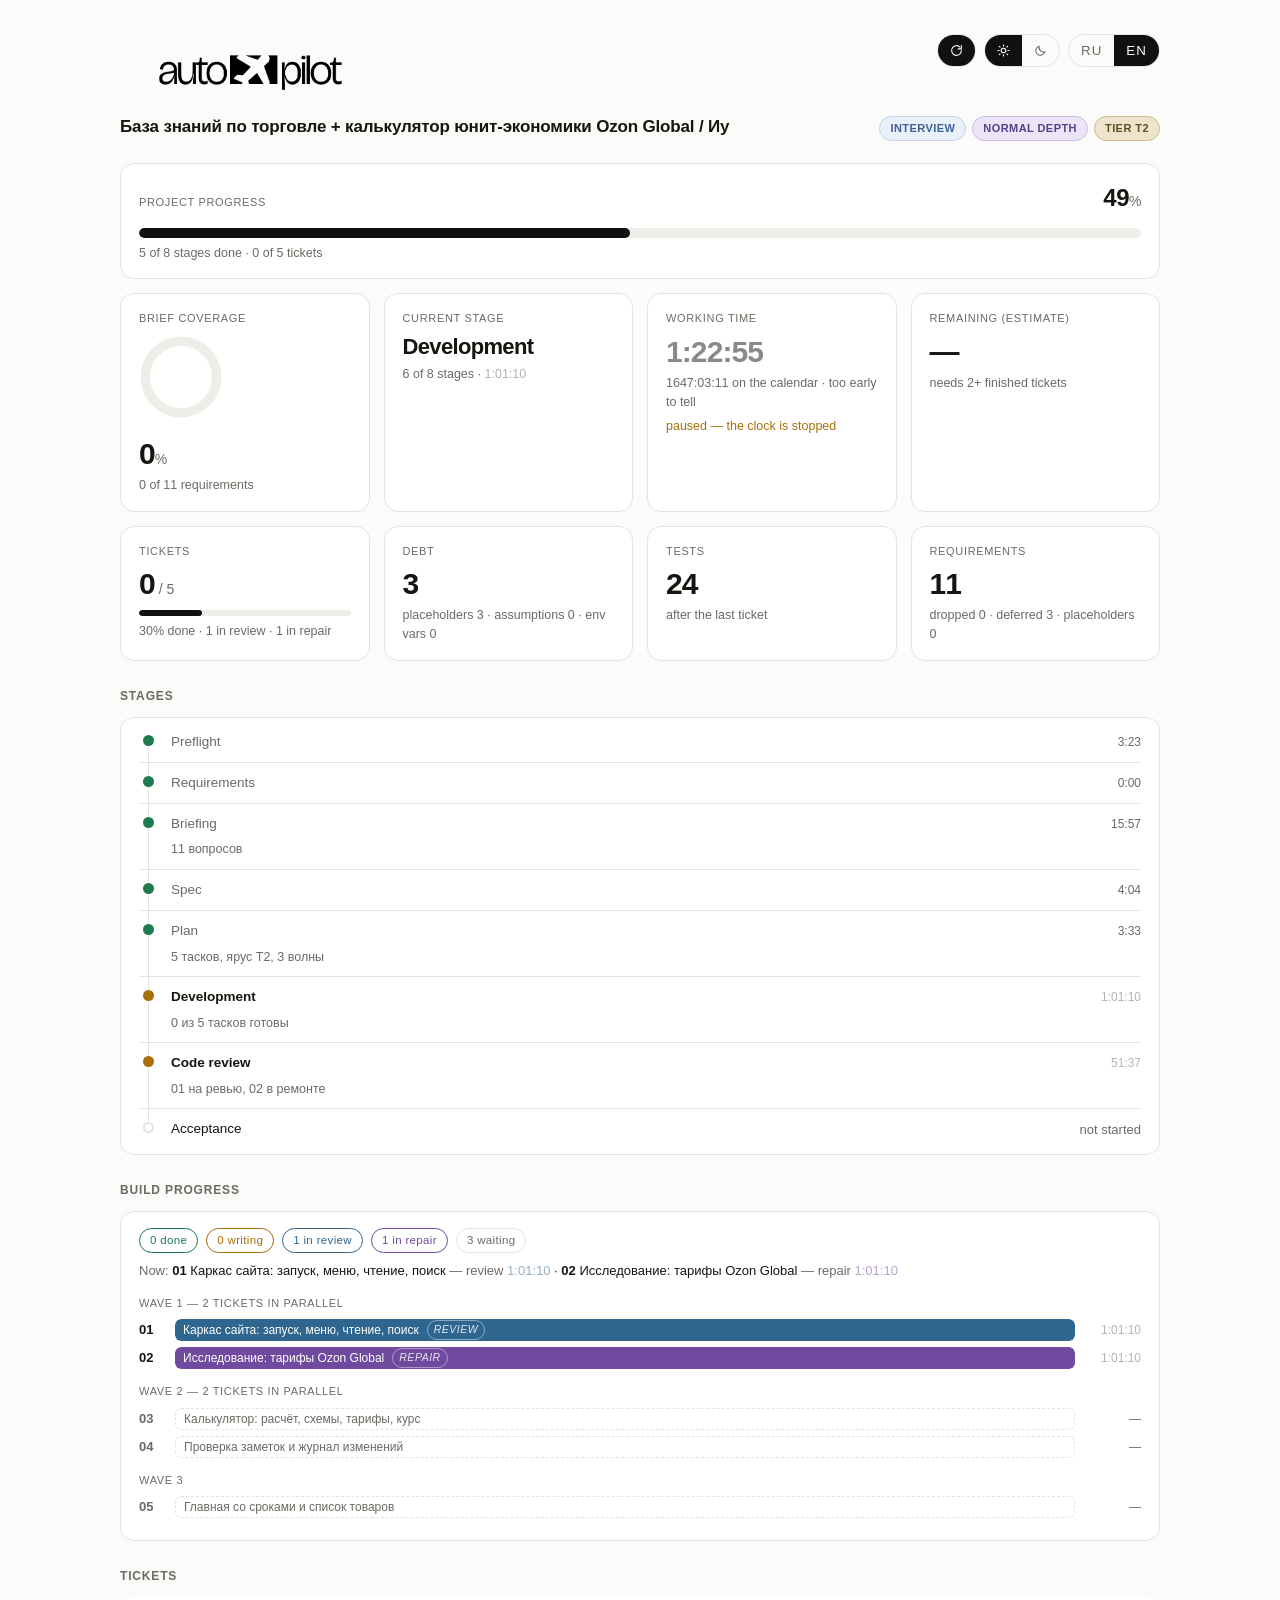
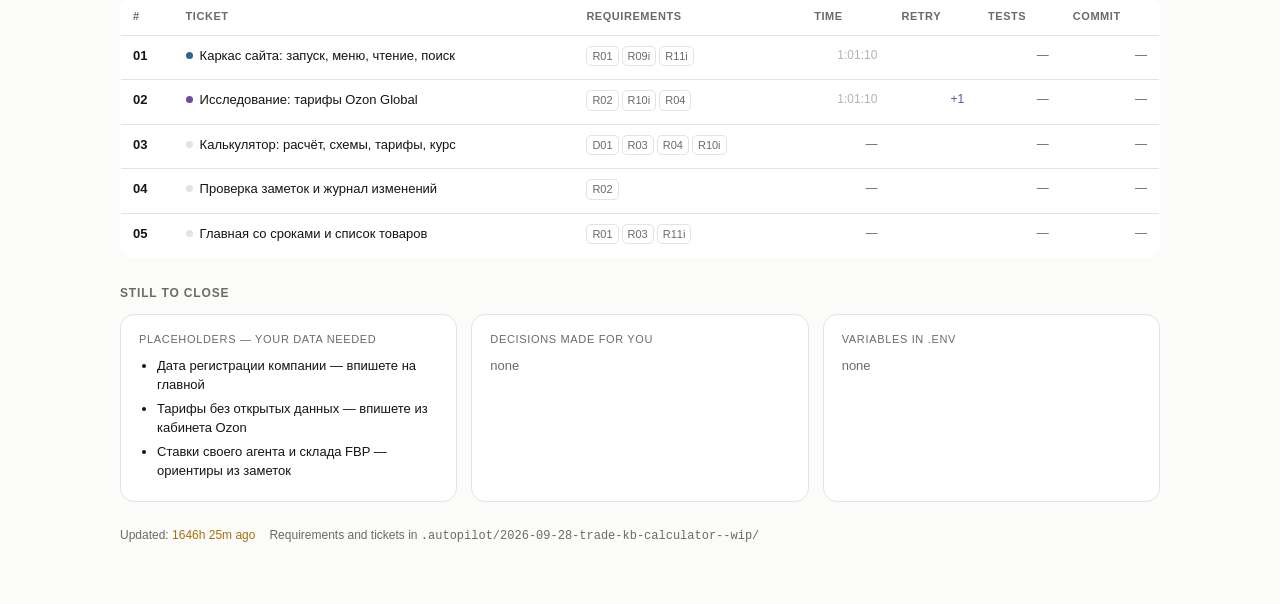
==== commit d5c45b3e: "Таск 01: каркас сайта базы знаний — запуск, меню, чтение, поиск, API данных Co-Authored-By: Claude O" ====
--- a/.autopilot/dashboard.html
+++ b/.autopilot/dashboard.html
@@ -1,958 +1,958 @@
-<!doctype html>
-<html lang="ru">
-<head>
-<meta charset="utf-8">
-<meta name="viewport" content="width=device-width, initial-scale=1">
-<title>autopilot</title>
-<style>
-  :root, :root[data-theme="light"]{
-    --bg:#fbfbfa; --panel:#fff; --ink:#16150f; --dim:#6b6a63; --line:#e4e3dd;
-    --accent:#111; --ok:#1f7a4d; --warn:#a8700a; --bad:#b3352b; --ghost:#eeede8; --info:#2f6690;
-    --fix:#6f4a9e;
-    --radius:14px; --logo-light:block; --logo-dark:none; --glow:rgba(168,112,10,.38);
-  }
-  @media (prefers-color-scheme:dark){
-    :root:not([data-theme]){
-      --bg:#141412; --panel:#1c1c19; --ink:#f2f1ea; --dim:#918f86; --line:#2e2e29;
-      --accent:#f2f1ea; --ok:#4bbd84; --warn:#d9a341; --bad:#e0685c; --ghost:#262622; --info:#7aa8d4;
-      --fix:#b18ad9;
-      --glow:rgba(217,163,65,.45);
-      --logo-light:none; --logo-dark:block;
-    }
-  }
-  :root[data-theme="dark"]{
-    --bg:#141412; --panel:#1c1c19; --ink:#f2f1ea; --dim:#918f86; --line:#2e2e29;
-    --accent:#f2f1ea; --ok:#4bbd84; --warn:#d9a341; --bad:#e0685c; --ghost:#262622; --info:#7aa8d4;
-    --fix:#b18ad9;
-    --logo-light:none; --logo-dark:block;
-  }
-  *{box-sizing:border-box}
-  body{margin:0;background:var(--bg);color:var(--ink);
-    font:15px/1.5 ui-sans-serif,-apple-system,"Segoe UI",Roboto,"Helvetica Neue",sans-serif;
-    -webkit-font-smoothing:antialiased;padding:34px 20px 60px}
-  .wrap{max-width:1040px;margin:0 auto;min-width:0}
-  /* wrap на .top: в узкой панели переключатели уходят на вторую строку, а не за край */
-  .top{display:flex;align-items:flex-start;gap:16px;margin-bottom:8px;flex-wrap:wrap}
-  .logo{height:clamp(44px,7vw,72px);width:auto;max-width:64vw}
-  .logo.l{display:var(--logo-light)} .logo.d{display:var(--logo-dark)}
-  .segs{margin-left:auto;display:flex;gap:8px;flex:0 0 auto}
-  .seg{display:flex;border:1px solid var(--line);border-radius:999px;overflow:hidden}
-  .seg button{appearance:none;border:0;background:transparent;color:var(--dim);cursor:pointer;
-    font:600 11px/1 inherit;letter-spacing:.08em;padding:8px 12px;display:flex;align-items:center}
-  .seg button:hover{color:var(--ink)}
-  .seg button[aria-pressed="true"]{background:var(--accent);color:var(--bg)}
-  .seg svg{width:13px;height:13px;display:block}
-  header{display:flex;flex-wrap:wrap;gap:12px;align-items:baseline;margin-bottom:22px}
-  h1{font-size:17px;font-weight:600;margin:0;letter-spacing:-.01em}
-  .badges{margin-left:auto;display:flex;gap:6px;flex-wrap:wrap}
-  .badge{font-size:11px;letter-spacing:.04em;text-transform:uppercase;font-weight:600;
-    border:1px solid var(--bd,var(--line));border-radius:999px;padding:3px 10px;
-    color:var(--fg,var(--dim));background:var(--bbg,transparent)}
-  /* режим — синяя семья, насыщенность растёт с автономией */
-  .b-mode-1{--bbg:#eff4fb;--bd:#cfdcef;--fg:#4a6d9e}
-  .b-mode-2{--bbg:#e9f0fa;--bd:#c3d4eb;--fg:#3d6293}
-  .b-mode-3{--bbg:#e3ecf9;--bd:#b6cce8;--fg:#2f5688}
-  .b-mode-4{--bbg:#d6e3f6;--bd:#9dbbe0;--fg:#1f4374}
-  /* глубина — фиолетовая семья */
-  .b-depth-1{--bbg:#f4f0fa;--bd:#ddd2ee;--fg:#6b559b}
-  .b-depth-2{--bbg:#ece5f7;--bd:#cbbbe6;--fg:#573f8b}
-  .b-depth-3{--bbg:#e2d8f3;--bd:#b8a3dd;--fg:#452f78}
-  /* ярус — охра, насыщенность растёт с объёмом работы */
-  .b-tier-0{--bbg:#f7f3e8;--bd:#e5dbc3;--fg:#7d6b45}
-  .b-tier-1{--bbg:#f3ecdb;--bd:#dbcda9;--fg:#6e5c34}
-  .b-tier-2{--bbg:#eee4cb;--bd:#cfbc8d;--fg:#5f4d26}
-  .b-tier-3{--bbg:#e8dbb9;--bd:#c2ab72;--fg:#50401b}
-  .b-done{--bbg:#e8f3ec;--bd:#b6d9c4;--fg:#1f7a4d}
-  @media (prefers-color-scheme:dark){
-    :root:not([data-theme]) .b-mode-1{--bbg:#1a2333;--bd:#2a3a52;--fg:#9cbbe6}
-    :root:not([data-theme]) .b-mode-2{--bbg:#1b263a;--bd:#2e405e;--fg:#a5c3ec}
-    :root:not([data-theme]) .b-mode-3{--bbg:#1c2942;--bd:#31466a;--fg:#aecbf2}
-    :root:not([data-theme]) .b-mode-4{--bbg:#1f2f4f;--bd:#3a5482;--fg:#c0d8fb}
-    :root:not([data-theme]) .b-depth-1{--bbg:#221d32;--bd:#372e4f;--fg:#b8a6e0}
-    :root:not([data-theme]) .b-depth-2{--bbg:#26203b;--bd:#40345c;--fg:#c5b3ec}
-    :root:not([data-theme]) .b-depth-3{--bbg:#2b2346;--bd:#4b3b6c;--fg:#d3c2f7}
-    :root:not([data-theme]) .b-tier-0{--bbg:#26221a;--bd:#3b3527;--fg:#cbb98d}
-    :root:not([data-theme]) .b-tier-1{--bbg:#2a2519;--bd:#443b26;--fg:#d6c393}
-    :root:not([data-theme]) .b-tier-2{--bbg:#2f2917;--bd:#4e4227;--fg:#e2cd97}
-    :root:not([data-theme]) .b-tier-3{--bbg:#352d16;--bd:#58492a;--fg:#edd79c}
-    :root:not([data-theme]) .b-done{--bbg:#16281f;--bd:#26432f;--fg:#4bbd84}
-  }
-  :root[data-theme="dark"] .b-mode-1{--bbg:#1a2333;--bd:#2a3a52;--fg:#9cbbe6}
-  :root[data-theme="dark"] .b-mode-2{--bbg:#1b263a;--bd:#2e405e;--fg:#a5c3ec}
-  :root[data-theme="dark"] .b-mode-3{--bbg:#1c2942;--bd:#31466a;--fg:#aecbf2}
-  :root[data-theme="dark"] .b-mode-4{--bbg:#1f2f4f;--bd:#3a5482;--fg:#c0d8fb}
-  :root[data-theme="dark"] .b-depth-1{--bbg:#221d32;--bd:#372e4f;--fg:#b8a6e0}
-  :root[data-theme="dark"] .b-depth-2{--bbg:#26203b;--bd:#40345c;--fg:#c5b3ec}
-  :root[data-theme="dark"] .b-depth-3{--bbg:#2b2346;--bd:#4b3b6c;--fg:#d3c2f7}
-  :root[data-theme="dark"] .b-tier-0{--bbg:#26221a;--bd:#3b3527;--fg:#cbb98d}
-  :root[data-theme="dark"] .b-tier-1{--bbg:#2a2519;--bd:#443b26;--fg:#d6c393}
-  :root[data-theme="dark"] .b-tier-2{--bbg:#2f2917;--bd:#4e4227;--fg:#e2cd97}
-  :root[data-theme="dark"] .b-tier-3{--bbg:#352d16;--bd:#58492a;--fg:#edd79c}
-  :root[data-theme="dark"] .b-done{--bbg:#16281f;--bd:#26432f;--fg:#4bbd84}
-  /* minmax(min(Npx,100%)): в колонке уже 200px карточка сжимается, а не вылезает за край */
-  .grid{display:grid;gap:14px;grid-template-columns:repeat(auto-fit,minmax(min(200px,100%),1fr));margin-bottom:14px}
-  /* ряды показателей: четыре карточки в строку держатся дольше, чем списки долга */
-  .grid.m{grid-template-columns:repeat(auto-fit,minmax(min(168px,100%),1fr))}
-  .card{background:var(--panel);border:1px solid var(--line);border-radius:var(--radius);padding:16px 18px;min-width:0}
-  .k{font-size:11px;letter-spacing:.06em;text-transform:uppercase;color:var(--dim);margin-bottom:8px}
-  /* длинное значение («1 ч 05 мин … 2 ч 10 мин», «Спецификация») переносится, а не режется */
-  .v{font-size:30px;font-weight:650;letter-spacing:-.03em;line-height:1.1;font-variant-numeric:tabular-nums;
-    overflow-wrap:anywhere}
-  .v.stage{font-size:clamp(17px,4.4vw,22px)}
-  .v small{font-size:14px;font-weight:500;color:var(--dim);letter-spacing:0}
-  .sub{font-size:12.5px;color:var(--dim);margin-top:6px;overflow-wrap:anywhere}
-  .hero{display:flex;gap:18px;align-items:center;flex-wrap:wrap}
-  .hero>div{min-width:0}
-  .ring{flex:0 0 84px}
-  .bar{height:6px;background:var(--ghost);border-radius:99px;overflow:hidden;margin-top:10px}
-  .bar i{display:block;height:100%;background:var(--accent);border-radius:99px;transition:width .3s ease}
-  .bar.lg{height:10px;margin-top:12px}
-  /* общий прогресс: этапы по весам, внутри разработки — доля готовых тасков */
-  .overall{background:var(--panel);border:1px solid var(--line);border-radius:var(--radius);
-    padding:16px 18px;margin-bottom:14px}
-  .overall-head{display:flex;justify-content:space-between;align-items:baseline;gap:10px;
-    font-size:11px;letter-spacing:.06em;text-transform:uppercase;color:var(--dim)}
-  .overall-head b{font-size:24px;font-weight:650;letter-spacing:-.02em;text-transform:none;
-    color:var(--ink);font-variant-numeric:tabular-nums}
-  .overall-head b small{font-size:14px;font-weight:500;color:var(--dim)}
-  h2{font-size:12px;letter-spacing:.07em;text-transform:uppercase;color:var(--dim);
-    margin:26px 0 12px;font-weight:600}
-  .tl{background:var(--panel);border:1px solid var(--line);border-radius:var(--radius);padding:16px 18px;min-width:0}
-  /* сводка по таскам — ответ на «где разработка» до того, как всматриваешься в полосы */
-  .tlsum{display:flex;gap:8px;flex-wrap:wrap;margin-bottom:12px}
-  .chip{font-size:11.5px;letter-spacing:.03em;border:1px solid var(--line);border-radius:999px;
-    padding:3px 10px;color:var(--dim);font-variant-numeric:tabular-nums}
-  .chip.ok{border-color:var(--ok);color:var(--ok)}
-  .chip.run{border-color:var(--warn);color:var(--warn)}
-  .chip.info{border-color:var(--info);color:var(--info)}
-  .chip.bad{border-color:var(--bad);color:var(--bad)}
-  .chip.fix{border-color:var(--fix);color:var(--fix)}
-  /* фаза таска прямо на плашке: «ревью» и «ремонт» — состояния, которых до
-     этого не существовало, и по одному цвету их не различить */
-  .fill .nm{overflow:hidden;text-overflow:ellipsis;min-width:0}
-  .fill .ph{margin-left:8px;font-size:10.5px;letter-spacing:.05em;text-transform:uppercase;
-    opacity:.85;border:1px solid rgba(255,255,255,.5);border-radius:999px;padding:1px 6px;flex:none}
-  .tlnow{font-size:13px;margin:-4px 0 12px;overflow-wrap:anywhere}
-  .tlnow .lbl{color:var(--dim)}
-  .tlnow b{font-weight:650;font-variant-numeric:tabular-nums}
-  .tlnow .nowclock{color:var(--warn);font-variant-numeric:tabular-nums}
-  .wave{font-size:11px;letter-spacing:.06em;text-transform:uppercase;color:var(--dim);margin:14px 0 8px}
-  .wave:first-child{margin-top:0}
-  /* minmax(0,1fr), а не 1fr: у 1fr пол — min-content, и длинное имя таска раздвигает сетку шире экрана */
-  .row{display:grid;grid-template-columns:26px minmax(0,1fr) 56px;gap:10px;align-items:center;margin-bottom:6px;font-size:13px}
-  .row b{font-weight:600;font-variant-numeric:tabular-nums;color:var(--dim)}
-  .row.now b{color:var(--ink)}
-  .track{background:var(--ghost);border-radius:6px;height:22px;position:relative;overflow:hidden;min-width:0}
-  .fill{position:absolute;inset:0 auto 0 0;border-radius:6px;display:flex;align-items:center;
-    padding:0 8px;white-space:nowrap;font-size:12px;color:#fff;overflow:hidden}
-  /* ждущий таск — пустой контур, а не залитая дорожка: плашка теперь во всю
-     ширину, и без этого «ждёт» выглядело бы как ещё одно состояние заливки */
-  .row.wait .track{background:transparent;border:1px dashed var(--line)}
-  .fill.pend{background:transparent;border:0;color:var(--dim)}
-  /* «в работе» должно читаться как живое, а не как исчезающее: раньше плашка
-     гасла до opacity .3 вместе с названием таска. Теперь дышит свечение вокруг
-     дорожки и яркость плашки, текст остаётся читаемым всё время. */
-  .row.now .track{animation:trackGlow 1.9s ease-in-out infinite}
-  /* блик бежит по плашке идущего таска — движение без ложного процента */
-  .fill.active::after{content:'';position:absolute;inset:0;
-    background:linear-gradient(90deg,transparent 0,rgba(255,255,255,.30) 50%,transparent 100%);
-    transform:translateX(-100%);animation:sheen 1.9s ease-in-out infinite}
-  .mins{text-align:right;font-variant-numeric:tabular-nums;color:var(--dim);font-size:12px}
-  /* этапы — вертикальная лента с рельсом */
-  .stages{background:var(--panel);border:1px solid var(--line);border-radius:var(--radius);padding:4px 18px;min-width:0}
-  .st{display:grid;grid-template-columns:20px minmax(0,1fr) auto;gap:12px;align-items:start;
-    padding:10px 0;border-bottom:1px solid var(--line)}
-  .st:last-child{border-bottom:0}
-  .st .rail{position:relative;align-self:stretch;min-height:18px}
-  .st .rail::before{content:"";position:absolute;left:9px;top:-10px;bottom:-10px;width:1px;background:var(--line)}
-  .st:first-child .rail::before{top:9px}
-  .st:last-child .rail::before{bottom:calc(100% - 9px)}
-  .st .rail i{position:absolute;left:4px;top:3px;width:11px;height:11px;border-radius:99px;
-    box-sizing:border-box;border:2px solid var(--line);background:var(--panel)}
-  .st.done .rail i{background:var(--ok);border-color:var(--ok)}
-  .st.active .rail i{background:var(--warn);border-color:var(--warn);animation:pulse 1.6s ease-in-out infinite}
-  .st.failed .rail i{background:var(--bad);border-color:var(--bad)}
-  .st.skipped .rail i{border-style:dashed;background:var(--panel)}
-  .st>div{min-width:0}
-  .st .nm{font-size:13.5px;overflow-wrap:anywhere}
-  .st.active .nm{font-weight:650}
-  .st.done .nm,.st.skipped .nm{color:var(--dim)}
-  .st .mins{padding-top:1px}
-  @keyframes trackGlow{
-    0%,100%{box-shadow:0 0 0 0 var(--glow)}
-    50%{box-shadow:0 0 0 4px transparent}
-  }
-  @keyframes sheen{to{transform:translateX(100%)}}
-  /* у кого выключена анимация в системе — просто статичная подсветка */
-  @media (prefers-reduced-motion:reduce){
-    .row.now .track{animation:none;box-shadow:0 0 0 3px var(--glow)}
-    .fill.active::after{animation:none;background:none}
-  }
-  .note{background:var(--panel);border:1px solid var(--line);border-radius:var(--radius);
-    padding:14px 18px;font-size:13px;color:var(--dim)}
-  .note b{color:var(--ink);font-weight:600}
-  .stale{color:var(--warn)}
-  /* Часы, остановленные простоем: цифры гаснут, чтобы стоящий таймер не читался как поломка. */
-  .paused{opacity:.5}
-  table{width:100%;border-collapse:collapse;font-size:13px;background:var(--panel);
-    border:1px solid var(--line);border-radius:var(--radius);overflow:hidden}
-  th{text-align:left;font-size:11px;letter-spacing:.05em;text-transform:uppercase;color:var(--dim);
-    font-weight:600;padding:10px 12px;border-bottom:1px solid var(--line)}
-  td{padding:10px 12px;border-bottom:1px solid var(--line);vertical-align:top}
-  tr:last-child td{border-bottom:0}
-  .dot{display:inline-block;width:7px;height:7px;border-radius:99px;margin-right:7px;vertical-align:1px}
-  .tag{display:inline-block;font-size:11px;border:1px solid var(--line);border-radius:5px;
-    padding:1px 5px;margin:0 3px 3px 0;color:var(--dim);font-variant-numeric:tabular-nums}
-  ul.debt{margin:0;padding-left:18px}
-  ul.debt li{margin-bottom:4px;font-size:13px}
-  .empty{color:var(--dim);font-size:13px}
-  footer{margin-top:24px;font-size:12px;color:var(--dim);display:flex;gap:14px;flex-wrap:wrap}
-  footer code{overflow-wrap:anywhere}
-  .scroll{overflow-x:auto}
-  /* таблица тасков скроллится внутри своей рамки, а не сминает семь колонок в кашу */
-  .scroll table{min-width:560px}
-  /* узкая раскладка: встроенная панель IDE, боковая колонка, телефон */
-  @media (max-width:460px){
-    body{padding:20px 12px 44px}
-    .top{gap:10px}
-    header{gap:8px;margin-bottom:16px}
-    h1{font-size:15px}
-    h2{margin:20px 0 10px}
-    .card,.overall,.tl,.note{padding:13px 14px}
-    .stages{padding:2px 14px}
-    .v{font-size:25px}
-    .overall-head b{font-size:21px}
-    .ring{flex:0 0 68px;width:68px;height:68px}
-    .hero{gap:12px}
-    .row{grid-template-columns:24px 1fr 48px;gap:8px}
-    .st{grid-template-columns:18px 1fr auto;gap:9px}
-    .badges{margin-left:0}
-    .segs{margin-left:0}
-    /* семь колонок в узкую панель не влезают ни при каком min-width, поэтому здесь
-       таблица перестаёт требовать ширину, а второстепенные колонки уходят:
-       требования, повторы и коммит есть в файлах, а «что и сколько идёт» — нет */
-    .scroll table{min-width:0}
-    th:nth-child(3),td:nth-child(3),
-    th:nth-child(5),td:nth-child(5),
-    th:nth-child(7),td:nth-child(7){display:none}
-    /* переносится только название таска: заголовки и числа рвать по буквам нельзя */
-    th,td{padding:9px 8px;white-space:nowrap}
-    td:nth-child(2){white-space:normal;overflow-wrap:anywhere}
-  }
-</style>
-</head>
-<body>
-<div class="wrap" id="app"></div>
-
-<!-- Состояние приходит двумя путями, и порядок этих двух тегов — весь смысл.
-     Сначала снимок, вписанный внутрь страницы: он есть всегда, поэтому дашборд
-     показывает данные, чем бы его ни открыли — двойным кликом, панелью через
-     data:, с мёртвым сервером, через месяц после прогона. Потом файл рядом: он
-     перекрывает снимок там, где у страницы есть адрес, и он же подгружается
-     заново каждые десять секунд, чтобы часы шли без перезагрузки.
-     Разойтись в противоположные стороны им нечем: файл пишется на каждой
-     правке, снимок — на каждом вызове .autopilot/sync.py, и он же вписывает
-     файл в страницу, так что снимок либо равен файлу, либо старше его.
-     Между маркерами правит только sync.py; руками — никогда. -->
-<script>/*STATE-BEGIN*/window.STATE={"slug": "trade-kb-calculator", "dir": "2026-09-28-trade-kb-calculator--wip", "title": "База знаний по торговле + калькулятор юнит-экономики Ozon Global / Иу", "mode": "interview", "depth": "normal", "polish": null, "tier": null, "briefFile": "2026-09-28-brief.md", "memoryFile": "CLAUDE.md", "skillDir": "C:/Users/P famly/.claude/skills/autopilot", "startedAt": "2026-09-28T19:36:47+03:00", "updatedAt": "2026-09-28T19:39:02+03:00", "finishedAt": null, "stages": [{"id": "preflight", "status": "done", "startedAt": "2026-09-28T19:36:47+03:00", "finishedAt": "2026-09-28T19:40:10+03:00"}, {"id": "manifest", "status": "done", "startedAt": "2026-09-28T19:40:10+03:00", "finishedAt": "2026-09-28T19:39:02+03:00"}, {"id": "briefing", "status": "active", "startedAt": "2026-09-28T19:39:02+03:00"}, {"id": "spec", "status": "pending"}, {"id": "plan", "status": "pending"}, {"id": "build", "status": "pending"}, {"id": "review", "status": "pending"}, {"id": "final", "status": "pending"}], "requirements": {"total": 11, "done": 0, "inTicket": 0, "inSpec": 0, "placeholder": 0, "deferred": 0, "dropped": 0}, "tickets": [], "singlePass": null, "tests": null, "debt": {"placeholders": [], "assumptions": [], "emptyEnv": []}, "additions": [], "coverage": null, "concerns": [], "reviewers": {"manifestSpec": null, "craft": null}, "blind": null};/*STATE-END*/</script>
-<script src="state.js"></script>
-
-<script>
-const MODE_CLS  = {manual:'b-mode-1', interview:'b-mode-2', semi:'b-mode-3', full:'b-mode-4'};
-const DEPTH_CLS = {strict:'b-depth-1', normal:'b-depth-2', deep:'b-depth-3'};
-const TIER_CLS  = {T0:'b-tier-0', T1:'b-tier-1', T2:'b-tier-2', T3:'b-tier-3'};
-
-// Полный цикл сборки. state.js может прислать меньше — недостающие показываем как pending.
-const STAGE_IDS = ['preflight','manifest','briefing','spec','plan','build','review','final'];
-
-const POLL_MS = 10000;
-
-const SUN  = '<svg viewBox="0 0 24 24" fill="none" stroke="currentColor" stroke-width="2" stroke-linecap="round"><circle cx="12" cy="12" r="4.2"/><path d="M12 2v2M12 20v2M4.2 4.2l1.4 1.4M18.4 18.4l1.4 1.4M2 12h2M20 12h2M4.2 19.8l1.4-1.4M18.4 5.6l1.4-1.4"/></svg>';
-const MOON = '<svg viewBox="0 0 24 24" fill="none" stroke="currentColor" stroke-width="2" stroke-linecap="round" stroke-linejoin="round"><path d="M20 14.5A8.5 8.5 0 0 1 9.5 4a8.5 8.5 0 1 0 10.5 10.5z"/></svg>';
-const SYNC = '<svg viewBox="0 0 24 24" fill="none" stroke="currentColor" stroke-width="2" stroke-linecap="round" stroke-linejoin="round"><path d="M21 12a9 9 0 1 1-2.64-6.36"/><path d="M21 3v6h-6"/></svg>';
-
-const systemDark = () => {
-  try { return matchMedia('(prefers-color-scheme: dark)').matches; } catch(e) { return false; }
-};
-const storedTheme = () => {
-  try { return localStorage.getItem('autopilot-theme'); } catch(e) { return null; }
-};
-// Явный выбор пользователя перевешивает системную тему; до первого клика — системная.
-function effectiveTheme(){
-  return storedTheme() || (systemDark() ? 'dark' : 'light');
-}
-function applyTheme(t){
-  if (t) document.documentElement.setAttribute('data-theme', t);
-  else document.documentElement.removeAttribute('data-theme');
-}
-
-const LOGO_LIGHT = "[data-uri]";
-const LOGO_DARK  = "[data-uri]";
-
-const plural = (n, one, few, many) => {
-  const a = Math.abs(n) % 10, b = Math.abs(n) % 100;
-  if (a === 1 && b !== 11) return one;
-  if (a >= 2 && a <= 4 && (b < 12 || b > 14)) return few;
-  return many;
-};
-
-const I18N = {
-  ru:{lang:"ru",coverage:"Покрытие брифа",ofReq:(a,b)=>`${a} из ${b} требований`,
-    overall:"Прогресс проекта",overallStages:(a,b)=>`${a} из ${b} этапов пройдено`,
-    overallTickets:(a,b)=>`${a} из ${b} тасков`,
-    tickets:"Таски",ticketsDone:p=>`${p}% готово`,retries:n=>` · ${n} повтор.`,
-    elapsed:"В работе",median:m=>`медиана на таск — ${m} мин`,tooEarly:"рано считать",
-    calendar:c=>`календарных ${c}`,paused:"пауза — часы стоят",
-    left:"Осталось (оценка)",needTwo:"нужно 2+ готовых таска",
-    critpath:n=>`критический путь: ${n} ${plural(n,'таск','таска','тасков')} в цепочке`,
-    stagesTitle:"Этапы",stage:"Этап сейчас",stageOf:(a,b)=>`${a} из ${b} этапов`,
-    stages:{preflight:"Подготовка",manifest:"Требования",briefing:"Брифинг",spec:"Спецификация",
-      plan:"План",build:"Разработка",review:"Код-ревью",final:"Приёмка"},
-    skipped:"пропущен",notStarted:"не начат",allDone:"всё пройдено",
-    noTicketsTier:"без разбивки",notCut:"таски ещё не нарезаны",
-    t0note:(n)=>`Ярус T0 — собрано за один заход, без разбивки на таски.${n?' '+n:''}`,
-    t0files:n=>`Файлов: ${n}.`,noEta:"ярус T0 — оценка не нужна",wrapUp:"таски готовы, идёт приёмка",
-    auto:"Автообновление",autoOn:"Автообновление включено",autoOff:"Автообновление выключено",
-    agoSec:s=>`${s} сек назад`,agoMin:m=>`${m} мин назад`,agoHr:(h,m)=>`${h} ч ${m} мин назад`,
-    debt:"Долг",debtSub:(a,b,c)=>`заглушки ${a} · допущения ${b} · переменные ${c}`,
-    tests:"Тесты",testsSub:"после последнего таска",testsSubOne:"последний полный прогон",failed:n=>`${n} упало`,
-    buildTook:d=>`разработка заняла ${d}`,
-    reqs:"Требования",reqsSub:(d,f,p)=>`снято ${d} · отложено ${f} · заглушки ${p}`,
-    progress:"Ход сборки",
-    wave:(n,c)=>c>1?`Волна ${n} — ${c} ${plural(c,'таск','таска','тасков')} параллельно`:`Волна ${n}`,
-    chipDone:n=>`готово ${n}`,chipRun:n=>`пишутся ${n}`,chipWait:n=>`ждут ${n}`,chipFailed:n=>`упало ${n}`,
-    chipReview:n=>`на ревью ${n}`,chipRepair:n=>`в ремонте ${n}`,
-    phase:{'in-progress':"пишется",review:"ревью",repair:"ремонт"},
-    nowLbl:"Сейчас:",nowIdle:"Ни один таск не запущен.",
-    noTickets:"Тасков пока нет — идёт подготовка.",
-    tblTickets:"Таски",thN:"#",thTitle:"Таск",thReq:"Требования",thTime:"Время",thRetry:"Повт.",
-    thTests:"Тесты",thCommit:"Коммит",tblEmpty:"пока пусто",
-    toClose:"Что осталось закрыть",placeholders:"Заглушки — нужны твои данные",
-    assumptions:"Решения, принятые за тебя",envVars:"Переменные в .env",
-    additions:"Добавлено сверх заказанного",none:"пусто",
-    blind:"Слепая приёмка",blindOk:"Расхождений нет.",blindBad:"Расхождения:",
-    blindV:(m,c)=>`${m} / ${c} требований подтверждено`,
-    updated:"Обновлено",filesIn:"Требования и таски — в",
-    modes:{full:"полный автомат",semi:"полуавтомат",interview:"интервью",manual:"ручной"},
-    depths:{strict:"строго по брифу",normal:"обычная глубина",deep:"максимальная глубина"},
-    tier:t=>`ярус ${t}`,finished:"завершено",min:"мин",hr:"ч",m:"м",
-    langLabel:"Язык",themeLabel:"Тема",themeLight:"Светлая тема",themeDark:"Тёмная тема"},
-  en:{lang:"en",coverage:"Brief coverage",ofReq:(a,b)=>`${a} of ${b} requirements`,
-    overall:"Project progress",overallStages:(a,b)=>`${a} of ${b} stages done`,
-    overallTickets:(a,b)=>`${a} of ${b} tickets`,
-    tickets:"Tickets",ticketsDone:p=>`${p}% done`,retries:n=>` · ${n} retries`,
-    elapsed:"Working time",median:m=>`median per ticket — ${m} min`,tooEarly:"too early to tell",
-    calendar:c=>`${c} on the calendar`,paused:"paused — the clock is stopped",
-    left:"Remaining (estimate)",critpath:n=>`critical path: ${n} tickets deep`,needTwo:"needs 2+ finished tickets",
-    stagesTitle:"Stages",stage:"Current stage",stageOf:(a,b)=>`${a} of ${b} stages`,
-    stages:{preflight:"Preflight",manifest:"Requirements",briefing:"Briefing",spec:"Spec",
-      plan:"Plan",build:"Development",review:"Code review",final:"Acceptance"},
-    skipped:"skipped",notStarted:"not started",allDone:"all passed",
-    noTicketsTier:"no split",notCut:"tickets not cut yet",
-    t0note:(n)=>`Tier T0 — built in a single pass, no tickets.${n?' '+n:''}`,
-    t0files:n=>`Files: ${n}.`,noEta:"tier T0 — no estimate needed",wrapUp:"tickets done, acceptance running",
-    auto:"Auto-refresh",autoOn:"Auto-refresh on",autoOff:"Auto-refresh off",
-    agoSec:s=>`${s}s ago`,agoMin:m=>`${m} min ago`,agoHr:(h,m)=>`${h}h ${m}m ago`,
-    debt:"Debt",debtSub:(a,b,c)=>`placeholders ${a} · assumptions ${b} · env vars ${c}`,
-    tests:"Tests",testsSub:"after the last ticket",testsSubOne:"last full run",failed:n=>`${n} failed`,
-    buildTook:d=>`development took ${d}`,
-    reqs:"Requirements",reqsSub:(d,f,p)=>`dropped ${d} · deferred ${f} · placeholders ${p}`,
-    progress:"Build progress",
-    wave:(n,c)=>c>1?`Wave ${n} — ${c} tickets in parallel`:`Wave ${n}`,
-    chipDone:n=>`${n} done`,chipRun:n=>`${n} writing`,chipWait:n=>`${n} waiting`,chipFailed:n=>`${n} failed`,
-    chipReview:n=>`${n} in review`,chipRepair:n=>`${n} in repair`,
-    phase:{'in-progress':"writing",review:"review",repair:"repair"},
-    nowLbl:"Now:",nowIdle:"No ticket is running.",
-    noTickets:"No tickets yet — still preparing.",
-    tblTickets:"Tickets",thN:"#",thTitle:"Ticket",thReq:"Requirements",thTime:"Time",thRetry:"Retry",
-    thTests:"Tests",thCommit:"Commit",tblEmpty:"empty so far",
-    toClose:"Still to close",placeholders:"Placeholders — your data needed",
-    assumptions:"Decisions made for you",envVars:"Variables in .env",
-    additions:"Added beyond the brief",none:"none",
-    blind:"Blind acceptance",blindOk:"No disagreements.",blindBad:"Disagreements:",
-    blindV:(m,c)=>`${m} / ${c} requirements confirmed`,
-    updated:"Updated",filesIn:"Requirements and tickets in",
-    modes:{full:"fully automatic",semi:"semi-automatic",interview:"interview",manual:"manual"},
-    depths:{strict:"strictly as written",normal:"normal depth",deep:"maximum depth"},
-    tier:t=>`tier ${t}`,finished:"finished",min:"min",hr:"h",m:"m",
-    langLabel:"Language",themeLabel:"Theme",themeLight:"Light theme",themeDark:"Dark theme"}
-};
-
-let CUR = I18N.ru;                 // язык, на котором сейчас отрисовано — нужен тикающим таймерам
-let autoOn = true;
-try { autoOn = (localStorage.getItem('autopilot-auto') || 'on') !== 'off'; } catch(e) {}
-let pollT = null;
-let lastStamp = null;              // метка отрисованного состояния — против лишних перерисовок
-
-// ——— живые таймеры ———————————————————————————————————————————————
-// Всё время считается из меток state.js. Незакрытый интервал тикает от текущего момента.
-const spanMs = (from, to) => {
-  const a = from ? new Date(from).getTime() : NaN;
-  if (isNaN(a)) return null;
-  const b = to ? new Date(to).getTime() : Date.now();
-  return Math.max(0, b - a);
-};
-// ——— активное время ——————————————————————————————————————————————
-// Часы прогона показывают работу, а не календарь: ушёл человек на сутки — часы стоят.
-// Никаких дополнительных записей для этого не нужно. state.js и так усеян метками —
-// старт, стадии, таски, updatedAt, — и промежуток между соседними метками длиннее порога
-// это простой, а не работа. Порог тот же, что у «молчания» ниже: сорок пять минут.
-// Замерено на реальных прогонах 2026-08-19: между метками работа укладывается в час,
-// а простои идут часами и сутками (444 минуты, 4207, 7814), так что грубая обрезка
-// ошибается на единицы процентов и при этом не требует от агента ни одной новой правки.
-const IDLE_CAP_MS = 2700000;
-let MARKS = [];
-// `updatedAt` — единственная скользящая метка: агент перезаписывает её, и прошлый пульс
-// из файла пропадает. Поэтому страница запоминает каждое значение, которое видела: без
-// этого счётчик прыгал назад на величину порога в тот момент, когда агент возвращался
-// после простоя (проверено 2026-08-19). Хранится по прогону, переживает перезагрузку.
-function rememberBeats(S){
-  const key = 'autopilot-beats:' + (S.slug || '') + ':' + (S.startedAt || '');
-  try {
-    const seen = JSON.parse(localStorage.getItem(key) || '[]');
-    if (S.updatedAt && seen.indexOf(S.updatedAt) === -1) {
-      seen.push(S.updatedAt);
-      localStorage.setItem(key, JSON.stringify(seen.slice(-600)));
-    }
-    return seen;
-  } catch (e) { return []; }
-}
-function collectMarks(S){
-  const out = [];
-  const push = v => { const t = v ? new Date(v).getTime() : NaN; if (!isNaN(t)) out.push(t); };
-  push(S.startedAt); push(S.updatedAt); push(S.finishedAt);
-  (S.beats || []).forEach(push);                    // журнал пульса, если прогон его ведёт
-  rememberBeats(S).forEach(push);                   // и то, что страница видела своими глазами
-  (S.stages || []).forEach(x => { push(x.startedAt); push(x.finishedAt); });
-  (S.tickets || []).forEach(x => { push(x.startedAt); push(x.finishedAt); });
-  ((S.polish || {}).rounds || []).forEach(x => push(x.finishedAt));
-  return Array.from(new Set(out)).sort((a, b) => a - b);
-}
-// Сумма промежутков между метками; каждый обрезан по порогу простоя.
-function activeMs(from, to){
-  const a = from ? new Date(from).getTime() : NaN;
-  if (isNaN(a)) return null;
-  const b = to ? new Date(to).getTime() : Date.now();
-  if (b <= a) return 0;
-  const pts = [a].concat(MARKS.filter(t => t > a && t < b), [b]);
-  let s = 0;
-  for (let i = 1; i < pts.length; i++) s += Math.min(pts[i] - pts[i-1], IDLE_CAP_MS);
-  return s;
-}
-// Стоят ли часы прямо сейчас — то есть тянется ли простой дольше порога.
-function idleNow(){
-  const S = window.STATE || {};
-  if (!S || S.finishedAt) return false;
-  const last = MARKS.length ? MARKS[MARKS.length - 1] : null;
-  return last != null && Date.now() - last > IDLE_CAP_MS;
-}
-const fmtClock = ms => {
-  if (ms == null) return '—';
-  const s = Math.floor(ms/1000), h = Math.floor(s/3600), m = Math.floor((s%3600)/60), ss = s%60;
-  const p = n => String(n).padStart(2,'0');
-  return h ? `${h}:${p(m)}:${p(ss)}` : `${m}:${p(ss)}`;
-};
-// Открытый интервал получает data-live — его каждую секунду обновляет tick().
-function timerHTML(from, to){
-  const ms = activeMs(from, to);
-  if (ms == null) return '—';
-  return to ? `<span>${fmtClock(ms)}</span>`
-            : `<span data-live data-from="${from}">${fmtClock(ms)}</span>`;
-}
-function agoText(iso){
-  const ms = spanMs(iso, null);
-  if (ms == null) return '—';
-  const s = Math.floor(ms/1000);
-  if (s < 60) return CUR.agoSec(s);
-  const m = Math.floor(s/60);
-  return m < 60 ? CUR.agoMin(m) : CUR.agoHr(Math.floor(m/60), m%60);
-}
-function tick(){
-  const stopped = idleNow();
-  document.querySelectorAll('[data-live][data-from]').forEach(el => {
-    el.textContent = fmtClock(activeMs(el.dataset.from, null));
-    el.classList.toggle('paused', stopped);          // часы стоят — видно, что это не поломка
-  });
-  document.querySelectorAll('[data-idle-note]').forEach(el => {
-    el.hidden = !stopped;
-  });
-  document.querySelectorAll('[data-ago]').forEach(el => {
-    el.textContent = agoText(el.dataset.ago);
-    // Молчание — повод присмотреться, но только когда никто не работает.
-    // Пока хотя бы один таск идёт, записей внутри него нет по устройству
-    // процесса: оркестратор пишет на границах, а таск живёт десятки минут.
-    // Порог тогда — не пять минут, а заметно дольше самого долгого таска.
-    const S = window.STATE || {};
-    const busy = (S.tickets || []).some(t =>
-      t.status === 'in-progress' || t.status === 'review' || t.status === 'repair');
-    el.classList.toggle('stale', !S.finishedAt
-      && spanMs(el.dataset.ago, null) > (busy ? 2700000 : 300000));
-  });
-}
-
-// ——— автообновление ——————————————————————————————————————————————
-// Страница не перезагружается: она подтягивает state.js заново отдельным тегом.
-// Так сделано потому, что встроенные панели (Claude Desktop, IDE-вьюверы) глушат
-// навигацию — и location.reload(), и <meta http-equiv="refresh"> там молча ничего
-// не делают, а вот загрузку подресурсов панель не трогает. Проверено измерением:
-// reload и meta refresh не сработали ни разу, подгрузка тега — двенадцать раз из
-// двенадцати. Побочная выгода — «обновить» больше не значит «потерять место на
-// странице», выделение и позицию прокрутки перерисовка сохраняет.
-// Но подресурсы живут только у страницы, у которой есть адрес. Панель Claude не
-// открывает file:// как страницу — она вклеивает HTML в data:text/html, а оттуда
-// origin равен null: state.js не грузится ни относительным путём, ни абсолютным
-// file://, ни через fetch. Поэтому состояние вписано ещё и внутрь страницы: там,
-// где адреса нет, дашборд показывает снимок и молчит про обновления вместо того
-// чтобы показывать пустой экран. Живое обновление остаётся за http (панель через
-// preview_start, обычный браузер) — phases/0-instruments.md.
-// Видимость НЕ проверяем: те же панели держат document.hidden === true всё время,
-// хотя пользователь смотрит именно туда.
-const stampOf = S => (S.updatedAt || '') + '|' + (S.finishedAt || '') + '|' + (S.tickets || []).length;
-
-function applyState(){
-  const S = window.STATE;
-  if (!S || typeof S !== 'object') return;
-  // Перерисовываем только когда состояние действительно сдвинулось: молчаливая
-  // перерисовка раз в десять секунд сбрасывала бы выделенный текст ни за что.
-  const stamp = stampOf(S);
-  if (stamp === lastStamp) return;
-  lastStamp = stamp;
-  const y = window.scrollY;
-  // Упавший рендер не должен убивать страницу: сбрасываем штамп, чтобы следующий
-  // круг опроса попробовал заново — иначе исправленный state.js уже не подберётся.
-  try { render(CUR.lang); } catch (e) { lastStamp = ''; bootFail(String(e && e.message || e)); }
-  window.scrollTo(0, y);
-}
-
-function pollState(){
-  clearTimeout(pollT);
-  if (!autoOn || (window.STATE && window.STATE.finishedAt)) return;
-  pollT = setTimeout(() => {
-    const s = document.createElement('script');
-    // Метка времени в запросе — иначе file:// отдаст скрипт из кеша.
-    s.src = 'state.js?t=' + Date.now();
-    // Ошибка — обычное дело: файл могли поймать в момент записи. Старое состояние
-    // остаётся на экране, следующий круг через десять секунд подберёт целое.
-    const next = () => { s.remove(); applyState(); pollState(); };
-    s.onload = next;
-    s.onerror = next;
-    document.head.appendChild(s);
-  }, POLL_MS);
-}
-
-function render(lang){
-  const L = I18N[lang] || I18N.ru;
-  CUR = L;
-  const S = STATE, T = S.tickets || [], R = S.requirements || {};
-  MARKS = collectMarks(S);
-  const esc = s => String(s == null ? '' : s).replace(/[&<>"]/g, c => ({'&':'&amp;','<':'&lt;','>':'&gt;','"':'&quot;'}[c]));
-  // Таск живёт в трёх активных состояниях, а не в одном: пишется — проверяется —
-  // чинится. Ревью и ремонт идут, пока летит следующий таск, поэтому «готово 2 из 8»
-  // без них — самый частый вопрос к экрану: «а с третьим-то что».
-  const ACTIVE = ['in-progress', 'review', 'repair'];
-  const done = T.filter(t => t.status === 'done');
-  const writing = T.filter(t => t.status === 'in-progress');
-  const inReview = T.filter(t => t.status === 'review');
-  const inRepair = T.filter(t => t.status === 'repair');
-  const running = T.filter(t => ACTIVE.includes(t.status));
-  const failedT = T.filter(t => t.status === 'failed');
-  const waiting = T.length - done.length - running.length - failedT.length;
-  const live = Math.max(0, (R.total || 0) - (R.dropped || 0));
-
-  const mins = t => (t.startedAt && t.finishedAt)
-    ? Math.max(1, Math.round(activeMs(t.startedAt, t.finishedAt) / 60000)) : null;
-  const durations = done.map(mins).filter(Boolean).sort((a,b) => a-b);
-  const median = durations.length ? durations[Math.floor(durations.length/2)] : null;
-  const fmtDur = m => m == null ? '—'
-    : m < 60 ? m + ' ' + L.min : Math.floor(m/60) + ' ' + L.hr + ' ' + String(m%60).padStart(2,'0') + ' ' + L.min;
-
-  const byId = Object.fromEntries(T.map(t => [t.id, t]));
-  const memo = {};
-  function depth(id, seen){
-    const t = byId[id];
-    if (!t || t.status === 'done') return 0;
-    if (memo[id] != null) return memo[id];
-    if (seen.has(id)) return 1;
-    seen.add(id);
-    const d = 1 + Math.max(0, ...(t.blockedBy || []).map(b => depth(b, seen)));
-    seen.delete(id);
-    return memo[id] = d;
-  }
-  const cp = Math.max(0, ...T.map(t => depth(t.id, new Set())));
-
-  // Оценка считается в минутах по цепочке, а не «медиана × длина цепочки»: иначе
-  // таск, который идёт двадцать седьмую минуту, стоит в оценке как не начатый,
-  // и на последнем почти доделанном таске экран пишет «21 … 39 мин».
-  const memoMin = {};
-  const leftFor = t => {
-    if (!t || t.status === 'done') return 0;
-    const full = median || 10;
-    // код написан — осталась проверка и, может быть, правка по находке
-    if (t.status === 'review') return full * 0.2;
-    if (t.status === 'repair') return full * 0.5;
-    if (t.status === 'in-progress' && t.startedAt) {
-      const elapsed = (activeMs(t.startedAt, null) || 0) / 60000;
-      return Math.max(1, full - elapsed);          // уже идёт — осталось меньше
-    }
-    return full;
-  };
-  function chainMin(id, seen){
-    const t = byId[id];
-    if (!t || t.status === 'done') return 0;
-    if (memoMin[id] != null) return memoMin[id];
-    if (seen.has(id)) return leftFor(t);
-    seen.add(id);
-    const d = leftFor(t) + Math.max(0, ...(t.blockedBy || []).map(b => chainMin(b, seen)));
-    seen.delete(id);
-    return memoMin[id] = d;
-  }
-  const cpMin = Math.max(0, ...T.map(t => chainMin(t.id, new Set())));
-  const eta = (median && cpMin > 0)
-    ? [Math.max(1, Math.round(cpMin*0.75)), Math.max(2, Math.round(cpMin*1.4))] : null;
-
-  // Этапы: канонический порядок, поверх него — то, что прислал state.js.
-  const given = Array.isArray(S.stages) ? S.stages.filter(Boolean) : [];
-  const stages = STAGE_IDS.map(id => given.find(s => s.id === id) || {id, status:'pending'})
-    .concat(given.filter(s => !STAGE_IDS.includes(s.id)));
-  const stName = s => L.stages[s.id] || s.id;
-  const activeStage = stages.find(s => s.status === 'active');
-  const curStage = activeStage || stages.find(s => s.status !== 'done' && s.status !== 'skipped');
-  const stageNo = curStage ? stages.indexOf(curStage) + 1 : stages.length;
-  const t0 = String(S.tier).toUpperCase() === 'T0';
-  const buildStage = stages.find(s => s.id === 'build');
-  const buildMs = buildStage && buildStage.startedAt && buildStage.finishedAt
-    ? activeMs(buildStage.startedAt, buildStage.finishedAt) : null;
-
-  // Прогресс проекта целиком. Веса — это доли времени, а не «этап = 1/8»: разработка идёт
-  // часами, подготовка минуты. Внутри разработки шкала дробится по готовым таскам, поэтому
-  // она ползёт с каждым таском, а не стоит на месте полдня и потом прыгает.
-  const STAGE_WEIGHT = {preflight:1, manifest:1, briefing:1, spec:2, plan:1, build:6, review:2, final:1};
-  const stageFrac = s => {
-    if (s.status === 'done' || s.status === 'skipped') return 1;
-    if (s.status !== 'active') return 0;                      // pending и failed — ноль
-    if (s.id === 'build' && T.length) return Math.max(0.05, done.length / T.length);
-    return 0.5;
-  };
-  const totalW = stages.reduce((a,s) => a + (STAGE_WEIGHT[s.id] ?? 1), 0);
-  const overallPct = totalW
-    ? Math.round(stages.reduce((a,s) => a + (STAGE_WEIGHT[s.id] ?? 1) * stageFrac(s), 0) / totalW * 100) : 0;
-  const stagesDone = stages.filter(s => s.status === 'done' || s.status === 'skipped').length;
-
-  const coverage = live ? Math.round((R.done||0)/live*100) : 0;
-  // Таск на ревью уже написан. Считать его нулём — врать в меньшую сторону ровно
-  // там, где до разделения статусов врали в большую, помечая код готовым до проверки.
-  const ticketPct = T.length
-    ? Math.round((done.length + 0.75*(inReview.length + inRepair.length))/T.length*100) : 0;
-  const retries = T.reduce((s,t) => s + (t.retries||0), 0);
-  const last = done[done.length-1];
-  // Полный прогон, если он записан; иначе — тесты последнего захода: таска или T0-сборки.
-  const tests = S.tests || (last && last.tests) || (S.singlePass && S.singlePass.tests) || null;
-  const debtN = (S.debt?.placeholders?.length||0) + (S.debt?.assumptions?.length||0) + (S.debt?.emptyEnv?.length||0);
-
-  const ring = pct => {
-    const r = 34, c = 2*Math.PI*r;
-    return `<svg class="ring" viewBox="0 0 80 80" width="84" height="84" aria-hidden="true">
-      <circle cx="40" cy="40" r="${r}" fill="none" stroke="var(--ghost)" stroke-width="9"/>
-      <circle cx="40" cy="40" r="${r}" fill="none" stroke="var(--accent)" stroke-width="9"
-        stroke-linecap="round" stroke-dasharray="${c}" stroke-dashoffset="${c*(1-pct/100)}"
-        transform="rotate(-90 40 40)"/></svg>`;
-  };
-  // Ремонт — не «ещё немного разработки»: таск уже написан, вернулся с ревью и
-  // переписывается. Пока он делил цвет с in-progress, различала их только
-  // подпись, и волна возвратов на экране читалась как обычная работа.
-  const statusColor = s => s === 'done' ? 'var(--ok)' : s === 'failed' ? 'var(--bad)'
-    : s === 'review' ? 'var(--info)' : s === 'repair' ? 'var(--fix)'
-    : s === 'in-progress' ? 'var(--warn)' : 'var(--line)';
-
-  const waves = [...new Set(T.map(t => t.wave ?? 1))].sort((a,b) => a-b);
-  // Полоса показывает СОСТОЯНИЕ, а не долю. Раньше её ширина была длительностью
-  // относительно самого долгого таска — и готовый таск на 19 из 28 минут выглядел
-  // «сделанным на 68%». Горизонтальная заливка в списке задач читается как прогресс
-  // всегда, поэтому: готов — целиком, идёт — целиком со светом и бликом, ждёт —
-  // пустой пунктир. Длительность живёт цифрой справа, где её и читают.
-  const timeline = T.length ? waves.map(w => {
-    const inWave = T.filter(t => (t.wave ?? 1) === w)
-      .sort((a,b) => String(a.id).localeCompare(String(b.id), undefined, {numeric:true}));
-    const rows = inWave.map(t => {
-      const active = ACTIVE.includes(t.status), pend = t.status === 'pending';
-      // у не начатого таска часов нет: «0:00» читается как «идёт и стоит на месте»
-      const clock = (t.startedAt && !pend) ? timerHTML(t.startedAt, t.finishedAt) : '—';
-      // «пишется» — базовый случай и читается по цвету; подписываем то, чего
-      // на этом экране раньше не было, иначе ремонт неотличим от разработки
-      const ph = (t.status === 'review' || t.status === 'repair') ? (L.phase||{})[t.status] : '';
-      return `<div class="row${active?' now':''}${pend?' wait':''}"><b>${esc(t.id)}</b>
-        <div class="track"><div class="fill${pend?' pend':''}${active?' active':''}"
-          style="width:100%${pend?'':';background:'+statusColor(t.status)}"><span class="nm">${
-          esc(t.title)}</span>${ph ? `<em class="ph">${esc(ph)}</em>` : ''}</div></div>
-        <div class="mins">${clock}</div></div>`;
-    }).join('');
-    return `<div class="wave">${L.wave(w, inWave.length)}</div>${rows}`;
-  }).join('') : `<div class="empty">${L.noTickets}</div>`;
-
-  // Ревью и ремонт показываем, только когда они есть: шесть чипов в ряд на пятитасковом
-  // прогоне читаются хуже, чем четыре, а нули не несут ничего.
-  const tlSum = T.length ? `<div class="tlsum">
-      <span class="chip ok">${L.chipDone(done.length)}</span>
-      <span class="chip run">${L.chipRun(writing.length)}</span>
-      ${inReview.length ? `<span class="chip info">${L.chipReview(inReview.length)}</span>` : ''}
-      ${inRepair.length ? `<span class="chip fix">${L.chipRepair(inRepair.length)}</span>` : ''}
-      <span class="chip">${L.chipWait(Math.max(0, waiting))}</span>
-      ${failedT.length ? `<span class="chip bad">${L.chipFailed(failedT.length)}</span>` : ''}
-    </div>` : '';
-  const tlNow = !T.length ? '' : running.length
-    ? `<div class="tlnow"><span class="lbl">${L.nowLbl}</span> ` + running.map(t =>
-        `<b>${esc(t.id)}</b> ${esc(t.title)} <span class="lbl">— ${
-          esc((L.phase||{})[t.status] || '')}</span> <span class="nowclock" style="color:${
-          statusColor(t.status)}">${
-          t.startedAt ? timerHTML(t.startedAt, null) : '—'}</span>`).join(' · ') + '</div>'
-    : (S.finishedAt || done.length === T.length ? '' : `<div class="tlnow lbl">${L.nowIdle}</div>`);
-
-  // Лента этапов — она же ответ на «где мы сейчас», когда тасков нет вовсе.
-  const stageRows = stages.map(s => {
-    const dur = s.status === 'skipped' ? L.skipped
-      : s.startedAt ? timerHTML(s.startedAt, s.finishedAt)
-      : `<span class="empty">${L.notStarted}</span>`;
-    return `<div class="st ${esc(s.status || 'pending')}">
-      <div class="rail"><i></i></div>
-      <div><div class="nm">${esc(stName(s))}</div>${s.note ? `<div class="sub">${esc(s.note)}</div>` : ''}</div>
-      <div class="mins">${dur}</div></div>`;
-  }).join('');
-
-  const list = arr => arr && arr.length
-    ? '<ul class="debt">' + arr.map(x => `<li>${esc(x)}</li>`).join('') + '</ul>'
-    : `<div class="empty">${L.none}</div>`;
-
-  const rows = T.map(t => `<tr>
-    <td><b>${esc(t.id)}</b></td>
-    <td><span class="dot" style="background:${statusColor(t.status)}"></span>${esc(t.title)}
-      ${t.concerns?.length ? `<div class="sub">${esc(t.concerns.join('; '))}</div>` : ''}</td>
-    <td>${(t.requirements||[]).map(r => `<span class="tag">${esc(r)}</span>`).join('') || '<span class="empty">—</span>'}</td>
-    <td class="mins">${t.startedAt ? timerHTML(t.startedAt, t.finishedAt) : '—'}</td>
-    <td class="mins">${t.retries ? t.retries : ''}${
-      t.repairs ? `<span style="color:var(--fix)"> +${t.repairs}</span>` : ''}</td>
-    <td class="mins">${t.tests ? (t.tests.failed ? `<span style="color:var(--bad)">${t.tests.failed} ✗</span>` : t.tests.passed + ' ✓') : '—'}</td>
-    <td class="mins">${t.commit ? `<code>${esc(t.commit).slice(0,7)}</code>` : '—'}</td>
-  </tr>`).join('');
-
-  // Ярус T0: тасков нет по замыслу — вместо пустой таблицы показываем сам заход.
-  const sp = S.singlePass || null;
-  const t0block = `<div class="note"><b>${L.t0note(sp?.files?.length ? L.t0files(sp.files.length) : '')}</b>
-    <div class="sub" style="margin-top:6px">
-      ${sp?.startedAt ? `${L.thTime}: ${timerHTML(sp.startedAt, sp.finishedAt)} · ` : ''}
-      ${sp?.tests ? `${L.thTests}: ${sp.tests.failed ? `<span style="color:var(--bad)">${sp.tests.failed} ✗</span>` : sp.tests.passed + ' ✓'} · ` : ''}
-      ${sp?.commit ? `${L.thCommit}: <code>${esc(sp.commit).slice(0,7)}</code>` : ''}
-    </div></div>`;
-  const worklog = T.length
-    ? `<h2>${L.progress}</h2><div class="tl">${tlSum}${tlNow}${timeline}</div>
-       <h2>${L.tblTickets}</h2>
-       <div class="scroll"><table>
-         <thead><tr><th>${L.thN}</th><th>${L.thTitle}</th><th>${L.thReq}</th><th>${L.thTime}</th>
-           <th>${L.thRetry}</th><th>${L.thTests}</th><th>${L.thCommit}</th></tr></thead>
-         <tbody>${rows}</tbody>
-       </table></div>`
-    : (t0 || sp) ? `<h2>${L.stages.build}</h2>${t0block}` : '';
-
-  const blind = S.blind ? `<h2>${L.blind}</h2><div class="card">
-      <div class="v">${L.blindV(esc(S.blind.matched), esc(S.blind.checked))}</div>
-      ${S.blind.mismatches?.length ? `<div class="sub">${L.blindBad}</div>${list(S.blind.mismatches)}`
-        : `<div class="sub">${L.blindOk}</div>`}</div>` : '';
-
-  document.documentElement.lang = L.lang;
-  document.getElementById('app').innerHTML = `
-  <div class="top">
-    <img class="logo l" src="${LOGO_LIGHT}" alt="autopilot">
-    <img class="logo d" src="${LOGO_DARK}" alt="autopilot">
-    <div class="segs">
-      ${S.finishedAt ? '' : `<div class="seg" role="group" aria-label="${L.auto}">
-        <button type="button" data-auto title="${autoOn ? L.autoOn : L.autoOff}"
-          aria-label="${L.auto}" aria-pressed="${autoOn}">${SYNC}</button>
-      </div>`}
-      <div class="seg" role="group" aria-label="${L.themeLabel}">
-        <button type="button" data-theme="light" title="${L.themeLight}" aria-label="${L.themeLight}"
-          aria-pressed="${effectiveTheme()==='light'}">${SUN}</button>
-        <button type="button" data-theme="dark" title="${L.themeDark}" aria-label="${L.themeDark}"
-          aria-pressed="${effectiveTheme()==='dark'}">${MOON}</button>
-      </div>
-      <div class="seg" role="group" aria-label="${L.langLabel}">
-        <button type="button" data-lang="ru" aria-pressed="${L.lang==='ru'}">RU</button>
-        <button type="button" data-lang="en" aria-pressed="${L.lang==='en'}">EN</button>
-      </div>
-    </div>
-  </div>
-
-  <header>
-    <h1>${esc(S.title)}</h1>
-    <div class="badges">
-      <span class="badge ${MODE_CLS[S.mode]||''}">${esc(L.modes[S.mode] || S.mode)}</span>
-      <span class="badge ${DEPTH_CLS[S.depth]||''}">${esc(L.depths[S.depth] || S.depth || '')}</span>
-      <span class="badge ${TIER_CLS[String(S.tier).toUpperCase()]||''}">${L.tier(esc(S.tier))}</span>
-      ${S.finishedAt ? `<span class="badge b-done">${L.finished}</span>` : ''}
-    </div>
-  </header>
-
-  <div class="overall">
-    <div class="overall-head"><span>${L.overall}</span><b>${overallPct}<small>%</small></b></div>
-    <div class="bar lg"><i style="width:${overallPct}%"></i></div>
-    <div class="sub">${L.overallStages(stagesDone, stages.length)}${
-      T.length ? ' · ' + L.overallTickets(done.length, T.length) : ''}</div>
-  </div>
-
-  <div class="grid m">
-    <div class="card"><div class="k">${L.coverage}</div>
-      <div class="hero">${ring(coverage)}
-        <div><div class="v">${coverage}<small>%</small></div>
-        <div class="sub">${L.ofReq(R.done||0, live)}</div></div></div>
-    </div>
-    <div class="card"><div class="k">${L.stage}</div>
-      <div class="v stage">${esc(curStage ? stName(curStage) : L.allDone)}</div>
-      <div class="sub">${L.stageOf(stageNo, stages.length)}${
-        activeStage?.startedAt ? ' · ' + timerHTML(activeStage.startedAt, null) : ''}</div>
-    </div>
-    <div class="card"><div class="k">${L.elapsed}</div>
-      <div class="v">${S.startedAt ? timerHTML(S.startedAt, S.finishedAt) : '—'}</div>
-      <div class="sub">${S.startedAt ? L.calendar(fmtClock(spanMs(S.startedAt, S.finishedAt))) + ' · ' : ''}${
-        median ? L.median(median) : (buildMs != null ? L.buildTook(fmtClock(buildMs)) : L.tooEarly)}</div>
-      <div class="sub stale" data-idle-note hidden>${L.paused}</div>
-    </div>
-    <div class="card"><div class="k">${L.left}</div>
-      <div class="v">${eta ? fmtDur(eta[0]) : '—'}${eta ? `<small> … ${fmtDur(eta[1])}</small>` : ''}</div>
-      <div class="sub">${eta ? L.critpath(cp)
-        : (t0 ? L.noEta : (T.length && done.length === T.length ? L.wrapUp : L.needTwo))}</div>
-    </div>
-  </div>
-
-  <div class="grid m">
-    <div class="card"><div class="k">${L.tickets}</div>
-      <div class="v">${T.length ? `${done.length}<small> / ${T.length}</small>`
-        : t0 ? `<span style="font-size:22px">${L.noTicketsTier}</span>` : '—'}</div>
-      ${T.length ? `<div class="bar"><i style="width:${ticketPct}%"></i></div>
-      <div class="sub">${L.ticketsDone(ticketPct)}${writing.length ? ' · ' + L.chipRun(writing.length) : ''}${
-        inReview.length ? ' · ' + L.chipReview(inReview.length) : ''}${
-        inRepair.length ? ' · ' + L.chipRepair(inRepair.length) : ''}${
-        retries ? L.retries(retries) : ''}</div>`
-        : `<div class="sub">${t0 ? L.tier(esc(S.tier)) : L.notCut}</div>`}
-    </div>
-    <div class="card"><div class="k">${L.debt}</div>
-      <div class="v">${debtN}</div>
-      <div class="sub">${L.debtSub(S.debt?.placeholders?.length||0, S.debt?.assumptions?.length||0, S.debt?.emptyEnv?.length||0)}</div>
-    </div>
-    <div class="card"><div class="k">${L.tests}</div>
-      <div class="v">${tests ? tests.passed : '—'}${tests && tests.failed ? `<small style="color:var(--bad)"> · ${L.failed(tests.failed)}</small>` : ''}</div>
-      <div class="sub">${T.length ? L.testsSub : L.testsSubOne}</div>
-    </div>
-    <div class="card"><div class="k">${L.reqs}</div>
-      <div class="v">${R.total||0}</div>
-      <div class="sub">${L.reqsSub(R.dropped||0, R.deferred||0, R.placeholder||0)}</div>
-    </div>
-  </div>
-
-  <h2>${L.stagesTitle}</h2>
-  <div class="stages">${stageRows}</div>
-
-  ${worklog}
-
-  <h2>${L.toClose}</h2>
-  <div class="grid">
-    <div class="card"><div class="k">${L.placeholders}</div>${list(S.debt?.placeholders)}</div>
-    <div class="card"><div class="k">${L.assumptions}</div>${list(S.debt?.assumptions)}</div>
-    <div class="card"><div class="k">${L.envVars}</div>${list(S.debt?.emptyEnv)}</div>
-    ${S.additions?.length ? `<div class="card"><div class="k">${L.additions}</div>${list(S.additions)}</div>` : ''}
-  </div>
-
-  ${blind}
-
-  <footer>
-    <span>${L.updated}: <span data-ago="${esc(S.updatedAt || '')}"
-      title="${S.updatedAt ? esc(new Date(S.updatedAt).toLocaleString(L.lang==='en'?'en-GB':'ru-RU')) : ''}"
-      >${S.updatedAt ? agoText(S.updatedAt) : '—'}</span></span>
-    <span>${L.filesIn} <code>.autopilot/${esc(S.dir || S.slug)}/</code></span>
-  </footer>`;
-
-  // Вкладка и карточка предпросмотра подписаны проектом, а не словом «autopilot»:
-  // когда репозиторий дорабатывают второй раз, это единственное место, где с одного
-  // взгляда видно, что на экране прошлый прогон, а не начавшийся.
-  document.title = S.title ? `${S.title} — autopilot` : 'autopilot';
-
-  document.querySelectorAll('.seg button[data-lang]').forEach(b =>
-    b.addEventListener('click', () => {
-      try { localStorage.setItem('autopilot-lang', b.dataset.lang); } catch(e) {}
-      render(b.dataset.lang);
-    }));
-
-  document.querySelectorAll('.seg button[data-theme]').forEach(b =>
-    b.addEventListener('click', () => {
-      const t = b.dataset.theme;
-      try { localStorage.setItem('autopilot-theme', t); } catch(e) {}
-      applyTheme(t);
-      document.querySelectorAll('.seg button[data-theme]').forEach(x =>
-        x.setAttribute('aria-pressed', String(x.dataset.theme === t)));
-    }));
-
-  document.querySelectorAll('.seg button[data-auto]').forEach(b =>
-    b.addEventListener('click', () => {
-      autoOn = !autoOn;
-      try { localStorage.setItem('autopilot-auto', autoOn ? 'on' : 'off'); } catch(e) {}
-      b.setAttribute('aria-pressed', String(autoOn));
-      b.title = autoOn ? L.autoOn : L.autoOff;
-      pollState();
-    }));
-
-  tick();
-  pollState();
-}
-
-let savedLang = 'ru';
-try { savedLang = localStorage.getItem('autopilot-lang')
-  || ((navigator.language || '').startsWith('ru') ? 'ru' : 'en'); } catch(e) {}
-
-applyTheme(storedTheme());
-
-// Состояние приходит из снимка в самой странице, а поверх — из state.js рядом.
-// Пустой экран не говорит, что сломалось,
-// поэтому страница объясняет — и, в отличие от прежней версии, не сдаётся:
-// опрос продолжается, и когда файл появится, дашборд оживёт сам.
-function bootFail(why){
-  const app = document.getElementById('app');
-  if (!app) return;
-  const ru = (navigator.language || '').startsWith('ru');
-  app.innerHTML = '<div class="card"><div class="k">' +
-    (ru ? 'Дашборд ещё не прочитал состояние' : 'Dashboard has no state yet') +
-    '</div><div class="sub" style="margin-top:10px">' + why + '</div>' +
-    '<div class="sub" style="margin-top:10px">' + (ru
-      ? 'Страница проверяет файл каждые десять секунд и покажет данные, как только он появится. Если сборка идёт давно, скажи агенту «обнови состояние». Саму сборку это не затрагивает.'
-      : 'The page rechecks the file every ten seconds and will render as soon as it appears. If the build has been running a while, ask the agent to write the state. The build itself is unaffected.') +
-    '</div></div>';
-}
-
-if (typeof STATE === 'undefined' || !STATE || typeof STATE !== 'object') {
-  bootFail((navigator.language || '').startsWith('ru')
-    ? 'Состояния нет ни внутри страницы, ни в файле <code>.autopilot/state.js</code> рядом: прогон только начался, либо файл помялся.'
-    : 'No state either inside the page or in <code>.autopilot/state.js</code> beside it: the run has just started, or the file got mangled.');
-  pollState();
-} else {
-  try {
-    render(I18N[savedLang] ? savedLang : 'ru');
-    lastStamp = stampOf(STATE);
-  } catch (e) {
-    bootFail(String(e && e.message || e));
-    pollState();
-  }
-}
-
-// Секундная стрелка для всех незакрытых интервалов и для «обновлено N назад».
-setInterval(tick, 1000);
-
-// Возврат на вкладку — повод не ждать очередного круга опроса.
-document.addEventListener('visibilitychange', () => { if (!document.hidden) { tick(); pollState(); } });
-
-// Пока пользователь не выбрал тему явно, дашборд следует за системной.
-try {
-  matchMedia('(prefers-color-scheme: dark)').addEventListener('change', () => {
-    if (storedTheme()) return;
-    document.querySelectorAll('.seg button[data-theme]').forEach(x =>
-      x.setAttribute('aria-pressed', String(x.dataset.theme === effectiveTheme())));
-  });
-} catch(e) {}
-</script>
-</body>
-</html>
+<!doctype html>
+<html lang="ru">
+<head>
+<meta charset="utf-8">
+<meta name="viewport" content="width=device-width, initial-scale=1">
+<title>autopilot</title>
+<style>
+  :root, :root[data-theme="light"]{
+    --bg:#fbfbfa; --panel:#fff; --ink:#16150f; --dim:#6b6a63; --line:#e4e3dd;
+    --accent:#111; --ok:#1f7a4d; --warn:#a8700a; --bad:#b3352b; --ghost:#eeede8; --info:#2f6690;
+    --fix:#6f4a9e;
+    --radius:14px; --logo-light:block; --logo-dark:none; --glow:rgba(168,112,10,.38);
+  }
+  @media (prefers-color-scheme:dark){
+    :root:not([data-theme]){
+      --bg:#141412; --panel:#1c1c19; --ink:#f2f1ea; --dim:#918f86; --line:#2e2e29;
+      --accent:#f2f1ea; --ok:#4bbd84; --warn:#d9a341; --bad:#e0685c; --ghost:#262622; --info:#7aa8d4;
+      --fix:#b18ad9;
+      --glow:rgba(217,163,65,.45);
+      --logo-light:none; --logo-dark:block;
+    }
+  }
+  :root[data-theme="dark"]{
+    --bg:#141412; --panel:#1c1c19; --ink:#f2f1ea; --dim:#918f86; --line:#2e2e29;
+    --accent:#f2f1ea; --ok:#4bbd84; --warn:#d9a341; --bad:#e0685c; --ghost:#262622; --info:#7aa8d4;
+    --fix:#b18ad9;
+    --logo-light:none; --logo-dark:block;
+  }
+  *{box-sizing:border-box}
+  body{margin:0;background:var(--bg);color:var(--ink);
+    font:15px/1.5 ui-sans-serif,-apple-system,"Segoe UI",Roboto,"Helvetica Neue",sans-serif;
+    -webkit-font-smoothing:antialiased;padding:34px 20px 60px}
+  .wrap{max-width:1040px;margin:0 auto;min-width:0}
+  /* wrap на .top: в узкой панели переключатели уходят на вторую строку, а не за край */
+  .top{display:flex;align-items:flex-start;gap:16px;margin-bottom:8px;flex-wrap:wrap}
+  .logo{height:clamp(44px,7vw,72px);width:auto;max-width:64vw}
+  .logo.l{display:var(--logo-light)} .logo.d{display:var(--logo-dark)}
+  .segs{margin-left:auto;display:flex;gap:8px;flex:0 0 auto}
+  .seg{display:flex;border:1px solid var(--line);border-radius:999px;overflow:hidden}
+  .seg button{appearance:none;border:0;background:transparent;color:var(--dim);cursor:pointer;
+    font:600 11px/1 inherit;letter-spacing:.08em;padding:8px 12px;display:flex;align-items:center}
+  .seg button:hover{color:var(--ink)}
+  .seg button[aria-pressed="true"]{background:var(--accent);color:var(--bg)}
+  .seg svg{width:13px;height:13px;display:block}
+  header{display:flex;flex-wrap:wrap;gap:12px;align-items:baseline;margin-bottom:22px}
+  h1{font-size:17px;font-weight:600;margin:0;letter-spacing:-.01em}
+  .badges{margin-left:auto;display:flex;gap:6px;flex-wrap:wrap}
+  .badge{font-size:11px;letter-spacing:.04em;text-transform:uppercase;font-weight:600;
+    border:1px solid var(--bd,var(--line));border-radius:999px;padding:3px 10px;
+    color:var(--fg,var(--dim));background:var(--bbg,transparent)}
+  /* режим — синяя семья, насыщенность растёт с автономией */
+  .b-mode-1{--bbg:#eff4fb;--bd:#cfdcef;--fg:#4a6d9e}
+  .b-mode-2{--bbg:#e9f0fa;--bd:#c3d4eb;--fg:#3d6293}
+  .b-mode-3{--bbg:#e3ecf9;--bd:#b6cce8;--fg:#2f5688}
+  .b-mode-4{--bbg:#d6e3f6;--bd:#9dbbe0;--fg:#1f4374}
+  /* глубина — фиолетовая семья */
+  .b-depth-1{--bbg:#f4f0fa;--bd:#ddd2ee;--fg:#6b559b}
+  .b-depth-2{--bbg:#ece5f7;--bd:#cbbbe6;--fg:#573f8b}
+  .b-depth-3{--bbg:#e2d8f3;--bd:#b8a3dd;--fg:#452f78}
+  /* ярус — охра, насыщенность растёт с объёмом работы */
+  .b-tier-0{--bbg:#f7f3e8;--bd:#e5dbc3;--fg:#7d6b45}
+  .b-tier-1{--bbg:#f3ecdb;--bd:#dbcda9;--fg:#6e5c34}
+  .b-tier-2{--bbg:#eee4cb;--bd:#cfbc8d;--fg:#5f4d26}
+  .b-tier-3{--bbg:#e8dbb9;--bd:#c2ab72;--fg:#50401b}
+  .b-done{--bbg:#e8f3ec;--bd:#b6d9c4;--fg:#1f7a4d}
+  @media (prefers-color-scheme:dark){
+    :root:not([data-theme]) .b-mode-1{--bbg:#1a2333;--bd:#2a3a52;--fg:#9cbbe6}
+    :root:not([data-theme]) .b-mode-2{--bbg:#1b263a;--bd:#2e405e;--fg:#a5c3ec}
+    :root:not([data-theme]) .b-mode-3{--bbg:#1c2942;--bd:#31466a;--fg:#aecbf2}
+    :root:not([data-theme]) .b-mode-4{--bbg:#1f2f4f;--bd:#3a5482;--fg:#c0d8fb}
+    :root:not([data-theme]) .b-depth-1{--bbg:#221d32;--bd:#372e4f;--fg:#b8a6e0}
+    :root:not([data-theme]) .b-depth-2{--bbg:#26203b;--bd:#40345c;--fg:#c5b3ec}
+    :root:not([data-theme]) .b-depth-3{--bbg:#2b2346;--bd:#4b3b6c;--fg:#d3c2f7}
+    :root:not([data-theme]) .b-tier-0{--bbg:#26221a;--bd:#3b3527;--fg:#cbb98d}
+    :root:not([data-theme]) .b-tier-1{--bbg:#2a2519;--bd:#443b26;--fg:#d6c393}
+    :root:not([data-theme]) .b-tier-2{--bbg:#2f2917;--bd:#4e4227;--fg:#e2cd97}
+    :root:not([data-theme]) .b-tier-3{--bbg:#352d16;--bd:#58492a;--fg:#edd79c}
+    :root:not([data-theme]) .b-done{--bbg:#16281f;--bd:#26432f;--fg:#4bbd84}
+  }
+  :root[data-theme="dark"] .b-mode-1{--bbg:#1a2333;--bd:#2a3a52;--fg:#9cbbe6}
+  :root[data-theme="dark"] .b-mode-2{--bbg:#1b263a;--bd:#2e405e;--fg:#a5c3ec}
+  :root[data-theme="dark"] .b-mode-3{--bbg:#1c2942;--bd:#31466a;--fg:#aecbf2}
+  :root[data-theme="dark"] .b-mode-4{--bbg:#1f2f4f;--bd:#3a5482;--fg:#c0d8fb}
+  :root[data-theme="dark"] .b-depth-1{--bbg:#221d32;--bd:#372e4f;--fg:#b8a6e0}
+  :root[data-theme="dark"] .b-depth-2{--bbg:#26203b;--bd:#40345c;--fg:#c5b3ec}
+  :root[data-theme="dark"] .b-depth-3{--bbg:#2b2346;--bd:#4b3b6c;--fg:#d3c2f7}
+  :root[data-theme="dark"] .b-tier-0{--bbg:#26221a;--bd:#3b3527;--fg:#cbb98d}
+  :root[data-theme="dark"] .b-tier-1{--bbg:#2a2519;--bd:#443b26;--fg:#d6c393}
+  :root[data-theme="dark"] .b-tier-2{--bbg:#2f2917;--bd:#4e4227;--fg:#e2cd97}
+  :root[data-theme="dark"] .b-tier-3{--bbg:#352d16;--bd:#58492a;--fg:#edd79c}
+  :root[data-theme="dark"] .b-done{--bbg:#16281f;--bd:#26432f;--fg:#4bbd84}
+  /* minmax(min(Npx,100%)): в колонке уже 200px карточка сжимается, а не вылезает за край */
+  .grid{display:grid;gap:14px;grid-template-columns:repeat(auto-fit,minmax(min(200px,100%),1fr));margin-bottom:14px}
+  /* ряды показателей: четыре карточки в строку держатся дольше, чем списки долга */
+  .grid.m{grid-template-columns:repeat(auto-fit,minmax(min(168px,100%),1fr))}
+  .card{background:var(--panel);border:1px solid var(--line);border-radius:var(--radius);padding:16px 18px;min-width:0}
+  .k{font-size:11px;letter-spacing:.06em;text-transform:uppercase;color:var(--dim);margin-bottom:8px}
+  /* длинное значение («1 ч 05 мин … 2 ч 10 мин», «Спецификация») переносится, а не режется */
+  .v{font-size:30px;font-weight:650;letter-spacing:-.03em;line-height:1.1;font-variant-numeric:tabular-nums;
+    overflow-wrap:anywhere}
+  .v.stage{font-size:clamp(17px,4.4vw,22px)}
+  .v small{font-size:14px;font-weight:500;color:var(--dim);letter-spacing:0}
+  .sub{font-size:12.5px;color:var(--dim);margin-top:6px;overflow-wrap:anywhere}
+  .hero{display:flex;gap:18px;align-items:center;flex-wrap:wrap}
+  .hero>div{min-width:0}
+  .ring{flex:0 0 84px}
+  .bar{height:6px;background:var(--ghost);border-radius:99px;overflow:hidden;margin-top:10px}
+  .bar i{display:block;height:100%;background:var(--accent);border-radius:99px;transition:width .3s ease}
+  .bar.lg{height:10px;margin-top:12px}
+  /* общий прогресс: этапы по весам, внутри разработки — доля готовых тасков */
+  .overall{background:var(--panel);border:1px solid var(--line);border-radius:var(--radius);
+    padding:16px 18px;margin-bottom:14px}
+  .overall-head{display:flex;justify-content:space-between;align-items:baseline;gap:10px;
+    font-size:11px;letter-spacing:.06em;text-transform:uppercase;color:var(--dim)}
+  .overall-head b{font-size:24px;font-weight:650;letter-spacing:-.02em;text-transform:none;
+    color:var(--ink);font-variant-numeric:tabular-nums}
+  .overall-head b small{font-size:14px;font-weight:500;color:var(--dim)}
+  h2{font-size:12px;letter-spacing:.07em;text-transform:uppercase;color:var(--dim);
+    margin:26px 0 12px;font-weight:600}
+  .tl{background:var(--panel);border:1px solid var(--line);border-radius:var(--radius);padding:16px 18px;min-width:0}
+  /* сводка по таскам — ответ на «где разработка» до того, как всматриваешься в полосы */
+  .tlsum{display:flex;gap:8px;flex-wrap:wrap;margin-bottom:12px}
+  .chip{font-size:11.5px;letter-spacing:.03em;border:1px solid var(--line);border-radius:999px;
+    padding:3px 10px;color:var(--dim);font-variant-numeric:tabular-nums}
+  .chip.ok{border-color:var(--ok);color:var(--ok)}
+  .chip.run{border-color:var(--warn);color:var(--warn)}
+  .chip.info{border-color:var(--info);color:var(--info)}
+  .chip.bad{border-color:var(--bad);color:var(--bad)}
+  .chip.fix{border-color:var(--fix);color:var(--fix)}
+  /* фаза таска прямо на плашке: «ревью» и «ремонт» — состояния, которых до
+     этого не существовало, и по одному цвету их не различить */
+  .fill .nm{overflow:hidden;text-overflow:ellipsis;min-width:0}
+  .fill .ph{margin-left:8px;font-size:10.5px;letter-spacing:.05em;text-transform:uppercase;
+    opacity:.85;border:1px solid rgba(255,255,255,.5);border-radius:999px;padding:1px 6px;flex:none}
+  .tlnow{font-size:13px;margin:-4px 0 12px;overflow-wrap:anywhere}
+  .tlnow .lbl{color:var(--dim)}
+  .tlnow b{font-weight:650;font-variant-numeric:tabular-nums}
+  .tlnow .nowclock{color:var(--warn);font-variant-numeric:tabular-nums}
+  .wave{font-size:11px;letter-spacing:.06em;text-transform:uppercase;color:var(--dim);margin:14px 0 8px}
+  .wave:first-child{margin-top:0}
+  /* minmax(0,1fr), а не 1fr: у 1fr пол — min-content, и длинное имя таска раздвигает сетку шире экрана */
+  .row{display:grid;grid-template-columns:26px minmax(0,1fr) 56px;gap:10px;align-items:center;margin-bottom:6px;font-size:13px}
+  .row b{font-weight:600;font-variant-numeric:tabular-nums;color:var(--dim)}
+  .row.now b{color:var(--ink)}
+  .track{background:var(--ghost);border-radius:6px;height:22px;position:relative;overflow:hidden;min-width:0}
+  .fill{position:absolute;inset:0 auto 0 0;border-radius:6px;display:flex;align-items:center;
+    padding:0 8px;white-space:nowrap;font-size:12px;color:#fff;overflow:hidden}
+  /* ждущий таск — пустой контур, а не залитая дорожка: плашка теперь во всю
+     ширину, и без этого «ждёт» выглядело бы как ещё одно состояние заливки */
+  .row.wait .track{background:transparent;border:1px dashed var(--line)}
+  .fill.pend{background:transparent;border:0;color:var(--dim)}
+  /* «в работе» должно читаться как живое, а не как исчезающее: раньше плашка
+     гасла до opacity .3 вместе с названием таска. Теперь дышит свечение вокруг
+     дорожки и яркость плашки, текст остаётся читаемым всё время. */
+  .row.now .track{animation:trackGlow 1.9s ease-in-out infinite}
+  /* блик бежит по плашке идущего таска — движение без ложного процента */
+  .fill.active::after{content:'';position:absolute;inset:0;
+    background:linear-gradient(90deg,transparent 0,rgba(255,255,255,.30) 50%,transparent 100%);
+    transform:translateX(-100%);animation:sheen 1.9s ease-in-out infinite}
+  .mins{text-align:right;font-variant-numeric:tabular-nums;color:var(--dim);font-size:12px}
+  /* этапы — вертикальная лента с рельсом */
+  .stages{background:var(--panel);border:1px solid var(--line);border-radius:var(--radius);padding:4px 18px;min-width:0}
+  .st{display:grid;grid-template-columns:20px minmax(0,1fr) auto;gap:12px;align-items:start;
+    padding:10px 0;border-bottom:1px solid var(--line)}
+  .st:last-child{border-bottom:0}
+  .st .rail{position:relative;align-self:stretch;min-height:18px}
+  .st .rail::before{content:"";position:absolute;left:9px;top:-10px;bottom:-10px;width:1px;background:var(--line)}
+  .st:first-child .rail::before{top:9px}
+  .st:last-child .rail::before{bottom:calc(100% - 9px)}
+  .st .rail i{position:absolute;left:4px;top:3px;width:11px;height:11px;border-radius:99px;
+    box-sizing:border-box;border:2px solid var(--line);background:var(--panel)}
+  .st.done .rail i{background:var(--ok);border-color:var(--ok)}
+  .st.active .rail i{background:var(--warn);border-color:var(--warn);animation:pulse 1.6s ease-in-out infinite}
+  .st.failed .rail i{background:var(--bad);border-color:var(--bad)}
+  .st.skipped .rail i{border-style:dashed;background:var(--panel)}
+  .st>div{min-width:0}
+  .st .nm{font-size:13.5px;overflow-wrap:anywhere}
+  .st.active .nm{font-weight:650}
+  .st.done .nm,.st.skipped .nm{color:var(--dim)}
+  .st .mins{padding-top:1px}
+  @keyframes trackGlow{
+    0%,100%{box-shadow:0 0 0 0 var(--glow)}
+    50%{box-shadow:0 0 0 4px transparent}
+  }
+  @keyframes sheen{to{transform:translateX(100%)}}
+  /* у кого выключена анимация в системе — просто статичная подсветка */
+  @media (prefers-reduced-motion:reduce){
+    .row.now .track{animation:none;box-shadow:0 0 0 3px var(--glow)}
+    .fill.active::after{animation:none;background:none}
+  }
+  .note{background:var(--panel);border:1px solid var(--line);border-radius:var(--radius);
+    padding:14px 18px;font-size:13px;color:var(--dim)}
+  .note b{color:var(--ink);font-weight:600}
+  .stale{color:var(--warn)}
+  /* Часы, остановленные простоем: цифры гаснут, чтобы стоящий таймер не читался как поломка. */
+  .paused{opacity:.5}
+  table{width:100%;border-collapse:collapse;font-size:13px;background:var(--panel);
+    border:1px solid var(--line);border-radius:var(--radius);overflow:hidden}
+  th{text-align:left;font-size:11px;letter-spacing:.05em;text-transform:uppercase;color:var(--dim);
+    font-weight:600;padding:10px 12px;border-bottom:1px solid var(--line)}
+  td{padding:10px 12px;border-bottom:1px solid var(--line);vertical-align:top}
+  tr:last-child td{border-bottom:0}
+  .dot{display:inline-block;width:7px;height:7px;border-radius:99px;margin-right:7px;vertical-align:1px}
+  .tag{display:inline-block;font-size:11px;border:1px solid var(--line);border-radius:5px;
+    padding:1px 5px;margin:0 3px 3px 0;color:var(--dim);font-variant-numeric:tabular-nums}
+  ul.debt{margin:0;padding-left:18px}
+  ul.debt li{margin-bottom:4px;font-size:13px}
+  .empty{color:var(--dim);font-size:13px}
+  footer{margin-top:24px;font-size:12px;color:var(--dim);display:flex;gap:14px;flex-wrap:wrap}
+  footer code{overflow-wrap:anywhere}
+  .scroll{overflow-x:auto}
+  /* таблица тасков скроллится внутри своей рамки, а не сминает семь колонок в кашу */
+  .scroll table{min-width:560px}
+  /* узкая раскладка: встроенная панель IDE, боковая колонка, телефон */
+  @media (max-width:460px){
+    body{padding:20px 12px 44px}
+    .top{gap:10px}
+    header{gap:8px;margin-bottom:16px}
+    h1{font-size:15px}
+    h2{margin:20px 0 10px}
+    .card,.overall,.tl,.note{padding:13px 14px}
+    .stages{padding:2px 14px}
+    .v{font-size:25px}
+    .overall-head b{font-size:21px}
+    .ring{flex:0 0 68px;width:68px;height:68px}
+    .hero{gap:12px}
+    .row{grid-template-columns:24px 1fr 48px;gap:8px}
+    .st{grid-template-columns:18px 1fr auto;gap:9px}
+    .badges{margin-left:0}
+    .segs{margin-left:0}
+    /* семь колонок в узкую панель не влезают ни при каком min-width, поэтому здесь
+       таблица перестаёт требовать ширину, а второстепенные колонки уходят:
+       требования, повторы и коммит есть в файлах, а «что и сколько идёт» — нет */
+    .scroll table{min-width:0}
+    th:nth-child(3),td:nth-child(3),
+    th:nth-child(5),td:nth-child(5),
+    th:nth-child(7),td:nth-child(7){display:none}
+    /* переносится только название таска: заголовки и числа рвать по буквам нельзя */
+    th,td{padding:9px 8px;white-space:nowrap}
+    td:nth-child(2){white-space:normal;overflow-wrap:anywhere}
+  }
+</style>
+</head>
+<body>
+<div class="wrap" id="app"></div>
+
+<!-- Состояние приходит двумя путями, и порядок этих двух тегов — весь смысл.
+     Сначала снимок, вписанный внутрь страницы: он есть всегда, поэтому дашборд
+     показывает данные, чем бы его ни открыли — двойным кликом, панелью через
+     data:, с мёртвым сервером, через месяц после прогона. Потом файл рядом: он
+     перекрывает снимок там, где у страницы есть адрес, и он же подгружается
+     заново каждые десять секунд, чтобы часы шли без перезагрузки.
+     Разойтись в противоположные стороны им нечем: файл пишется на каждой
+     правке, снимок — на каждом вызове .autopilot/sync.py, и он же вписывает
+     файл в страницу, так что снимок либо равен файлу, либо старше его.
+     Между маркерами правит только sync.py; руками — никогда. -->
+<script>/*STATE-BEGIN*/window.STATE={"slug": "trade-kb-calculator", "dir": "2026-09-28-trade-kb-calculator--wip", "title": "База знаний по торговле + калькулятор юнит-экономики Ozon Global / Иу", "mode": "interview", "depth": "normal", "polish": null, "tier": "T2", "briefFile": "2026-09-28-brief.md", "memoryFile": "CLAUDE.md", "skillDir": "C:/Users/P famly/.claude/skills/autopilot", "startedAt": "2026-09-28T19:36:47+03:00", "updatedAt": "2026-09-28T20:14:42+03:00", "finishedAt": null, "stages": [{"id": "preflight", "status": "done", "startedAt": "2026-09-28T19:36:47+03:00", "finishedAt": "2026-09-28T19:40:10+03:00"}, {"id": "manifest", "status": "done", "startedAt": "2026-09-28T19:40:10+03:00", "finishedAt": "2026-09-28T19:39:02+03:00"}, {"id": "briefing", "status": "done", "startedAt": "2026-09-28T19:39:02+03:00", "finishedAt": "2026-09-28T19:54:59+03:00", "note": "11 вопросов"}, {"id": "spec", "status": "done", "startedAt": "2026-09-28T19:50:55+03:00", "finishedAt": "2026-09-28T19:54:59+03:00"}, {"id": "plan", "status": "done", "startedAt": "2026-09-28T19:54:59+03:00", "note": "5 тасков, ярус T2, 3 волны", "finishedAt": "2026-09-28T19:58:32+03:00"}, {"id": "build", "status": "active", "startedAt": "2026-09-28T19:58:32+03:00", "note": "0 из 5 тасков готовы"}, {"id": "review", "status": "active", "startedAt": "2026-09-28T20:08:05+03:00", "note": "01 на ревью, 02 в ремонте"}, {"id": "final", "status": "pending"}], "requirements": {"total": 11, "done": 0, "inTicket": 8, "inSpec": 0, "placeholder": 0, "deferred": 3, "dropped": 0}, "tickets": [{"id": "01", "title": "Каркас сайта: запуск, меню, чтение, поиск", "requirements": ["R01", "R09i", "R11i"], "blockedBy": [], "wave": 1, "zone": ["app/server.py", "app/web/ (каркас)", "Запустить.bat"], "status": "review", "retries": 0, "repairs": 0, "handoffs": 0, "startedAt": "2026-09-28T19:58:32+03:00"}, {"id": "02", "title": "Исследование: тарифы Ozon Global", "requirements": ["R02", "R10i", "R04"], "blockedBy": [], "wave": 1, "zone": ["Азия/Китай/05_*", "data/tariffs.default.json"], "status": "repair", "retries": 0, "repairs": 1, "handoffs": 0, "startedAt": "2026-09-28T19:58:32+03:00", "repairFindings": ["R02: комиссии и логистика все null — нужен действующий источник 2025-12+/2026 или явный отказ", "D01: нет unit у листьев (RUB/EUR/share), нет bands в заметке"]}, {"id": "03", "title": "Калькулятор: расчёт, схемы, тарифы, курс", "requirements": ["D01", "R03", "R04", "R10i"], "blockedBy": ["01"], "wave": 2, "zone": ["app/web/js/calc.js", "views/calc, views/tariffs"], "status": "pending", "retries": 0, "repairs": 0, "handoffs": 0}, {"id": "04", "title": "Проверка заметок и журнал изменений", "requirements": ["R02"], "blockedBy": ["02"], "wave": 2, "zone": ["существующие .md", "README.md", "Журнал_изменений.md"], "status": "pending", "retries": 0, "repairs": 0, "handoffs": 0}, {"id": "05", "title": "Главная со сроками и список товаров", "requirements": ["R01", "R03", "R11i"], "blockedBy": ["03", "04"], "wave": 3, "zone": ["calendar.js", "views/home, views/products", "data/calendar.json"], "status": "pending", "retries": 0, "repairs": 0, "handoffs": 0}], "singlePass": null, "tests": {"passed": 24, "failed": 0}, "debt": {"placeholders": ["Дата регистрации компании — впишете на главной", "Тарифы без открытых данных — впишете из кабинета Ozon", "Ставки своего агента и склада FBP — ориентиры из заметок"], "assumptions": [], "emptyEnv": []}, "additions": [], "coverage": {"findings": 9, "actions": ["ответы брифинга не попали в бриф → дописаны в «Дополнения» (закрывает 15 пунктов «есть в spec, нет в брифе» и «дополни её»)", "категории не названы → решение 16", "партнёры логистики и выбор тарифа → решение 17, ист. 11", "минимум рекламы в ₽ → решение 9", "параметры схем B/C/D → решение 18", "допустимые источники → решение 19"]}, "concerns": [], "reviewers": {"manifestSpec": "rev-ms", "craft": "rev-craft"}, "blind": null};/*STATE-END*/</script>
+<script src="state.js"></script>
+
+<script>
+const MODE_CLS  = {manual:'b-mode-1', interview:'b-mode-2', semi:'b-mode-3', full:'b-mode-4'};
+const DEPTH_CLS = {strict:'b-depth-1', normal:'b-depth-2', deep:'b-depth-3'};
+const TIER_CLS  = {T0:'b-tier-0', T1:'b-tier-1', T2:'b-tier-2', T3:'b-tier-3'};
+
+// Полный цикл сборки. state.js может прислать меньше — недостающие показываем как pending.
+const STAGE_IDS = ['preflight','manifest','briefing','spec','plan','build','review','final'];
+
+const POLL_MS = 10000;
+
+const SUN  = '<svg viewBox="0 0 24 24" fill="none" stroke="currentColor" stroke-width="2" stroke-linecap="round"><circle cx="12" cy="12" r="4.2"/><path d="M12 2v2M12 20v2M4.2 4.2l1.4 1.4M18.4 18.4l1.4 1.4M2 12h2M20 12h2M4.2 19.8l1.4-1.4M18.4 5.6l1.4-1.4"/></svg>';
+const MOON = '<svg viewBox="0 0 24 24" fill="none" stroke="currentColor" stroke-width="2" stroke-linecap="round" stroke-linejoin="round"><path d="M20 14.5A8.5 8.5 0 0 1 9.5 4a8.5 8.5 0 1 0 10.5 10.5z"/></svg>';
+const SYNC = '<svg viewBox="0 0 24 24" fill="none" stroke="currentColor" stroke-width="2" stroke-linecap="round" stroke-linejoin="round"><path d="M21 12a9 9 0 1 1-2.64-6.36"/><path d="M21 3v6h-6"/></svg>';
+
+const systemDark = () => {
+  try { return matchMedia('(prefers-color-scheme: dark)').matches; } catch(e) { return false; }
+};
+const storedTheme = () => {
+  try { return localStorage.getItem('autopilot-theme'); } catch(e) { return null; }
+};
+// Явный выбор пользователя перевешивает системную тему; до первого клика — системная.
+function effectiveTheme(){
+  return storedTheme() || (systemDark() ? 'dark' : 'light');
+}
+function applyTheme(t){
+  if (t) document.documentElement.setAttribute('data-theme', t);
+  else document.documentElement.removeAttribute('data-theme');
+}
+
+const LOGO_LIGHT = "[data-uri]";
+const LOGO_DARK  = "[data-uri]";
+
+const plural = (n, one, few, many) => {
+  const a = Math.abs(n) % 10, b = Math.abs(n) % 100;
+  if (a === 1 && b !== 11) return one;
+  if (a >= 2 && a <= 4 && (b < 12 || b > 14)) return few;
+  return many;
+};
+
+const I18N = {
+  ru:{lang:"ru",coverage:"Покрытие брифа",ofReq:(a,b)=>`${a} из ${b} требований`,
+    overall:"Прогресс проекта",overallStages:(a,b)=>`${a} из ${b} этапов пройдено`,
+    overallTickets:(a,b)=>`${a} из ${b} тасков`,
+    tickets:"Таски",ticketsDone:p=>`${p}% готово`,retries:n=>` · ${n} повтор.`,
+    elapsed:"В работе",median:m=>`медиана на таск — ${m} мин`,tooEarly:"рано считать",
+    calendar:c=>`календарных ${c}`,paused:"пауза — часы стоят",
+    left:"Осталось (оценка)",needTwo:"нужно 2+ готовых таска",
+    critpath:n=>`критический путь: ${n} ${plural(n,'таск','таска','тасков')} в цепочке`,
+    stagesTitle:"Этапы",stage:"Этап сейчас",stageOf:(a,b)=>`${a} из ${b} этапов`,
+    stages:{preflight:"Подготовка",manifest:"Требования",briefing:"Брифинг",spec:"Спецификация",
+      plan:"План",build:"Разработка",review:"Код-ревью",final:"Приёмка"},
+    skipped:"пропущен",notStarted:"не начат",allDone:"всё пройдено",
+    noTicketsTier:"без разбивки",notCut:"таски ещё не нарезаны",
+    t0note:(n)=>`Ярус T0 — собрано за один заход, без разбивки на таски.${n?' '+n:''}`,
+    t0files:n=>`Файлов: ${n}.`,noEta:"ярус T0 — оценка не нужна",wrapUp:"таски готовы, идёт приёмка",
+    auto:"Автообновление",autoOn:"Автообновление включено",autoOff:"Автообновление выключено",
+    agoSec:s=>`${s} сек назад`,agoMin:m=>`${m} мин назад`,agoHr:(h,m)=>`${h} ч ${m} мин назад`,
+    debt:"Долг",debtSub:(a,b,c)=>`заглушки ${a} · допущения ${b} · переменные ${c}`,
+    tests:"Тесты",testsSub:"после последнего таска",testsSubOne:"последний полный прогон",failed:n=>`${n} упало`,
+    buildTook:d=>`разработка заняла ${d}`,
+    reqs:"Требования",reqsSub:(d,f,p)=>`снято ${d} · отложено ${f} · заглушки ${p}`,
+    progress:"Ход сборки",
+    wave:(n,c)=>c>1?`Волна ${n} — ${c} ${plural(c,'таск','таска','тасков')} параллельно`:`Волна ${n}`,
+    chipDone:n=>`готово ${n}`,chipRun:n=>`пишутся ${n}`,chipWait:n=>`ждут ${n}`,chipFailed:n=>`упало ${n}`,
+    chipReview:n=>`на ревью ${n}`,chipRepair:n=>`в ремонте ${n}`,
+    phase:{'in-progress':"пишется",review:"ревью",repair:"ремонт"},
+    nowLbl:"Сейчас:",nowIdle:"Ни один таск не запущен.",
+    noTickets:"Тасков пока нет — идёт подготовка.",
+    tblTickets:"Таски",thN:"#",thTitle:"Таск",thReq:"Требования",thTime:"Время",thRetry:"Повт.",
+    thTests:"Тесты",thCommit:"Коммит",tblEmpty:"пока пусто",
+    toClose:"Что осталось закрыть",placeholders:"Заглушки — нужны твои данные",
+    assumptions:"Решения, принятые за тебя",envVars:"Переменные в .env",
+    additions:"Добавлено сверх заказанного",none:"пусто",
+    blind:"Слепая приёмка",blindOk:"Расхождений нет.",blindBad:"Расхождения:",
+    blindV:(m,c)=>`${m} / ${c} требований подтверждено`,
+    updated:"Обновлено",filesIn:"Требования и таски — в",
+    modes:{full:"полный автомат",semi:"полуавтомат",interview:"интервью",manual:"ручной"},
+    depths:{strict:"строго по брифу",normal:"обычная глубина",deep:"максимальная глубина"},
+    tier:t=>`ярус ${t}`,finished:"завершено",min:"мин",hr:"ч",m:"м",
+    langLabel:"Язык",themeLabel:"Тема",themeLight:"Светлая тема",themeDark:"Тёмная тема"},
+  en:{lang:"en",coverage:"Brief coverage",ofReq:(a,b)=>`${a} of ${b} requirements`,
+    overall:"Project progress",overallStages:(a,b)=>`${a} of ${b} stages done`,
+    overallTickets:(a,b)=>`${a} of ${b} tickets`,
+    tickets:"Tickets",ticketsDone:p=>`${p}% done`,retries:n=>` · ${n} retries`,
+    elapsed:"Working time",median:m=>`median per ticket — ${m} min`,tooEarly:"too early to tell",
+    calendar:c=>`${c} on the calendar`,paused:"paused — the clock is stopped",
+    left:"Remaining (estimate)",critpath:n=>`critical path: ${n} tickets deep`,needTwo:"needs 2+ finished tickets",
+    stagesTitle:"Stages",stage:"Current stage",stageOf:(a,b)=>`${a} of ${b} stages`,
+    stages:{preflight:"Preflight",manifest:"Requirements",briefing:"Briefing",spec:"Spec",
+      plan:"Plan",build:"Development",review:"Code review",final:"Acceptance"},
+    skipped:"skipped",notStarted:"not started",allDone:"all passed",
+    noTicketsTier:"no split",notCut:"tickets not cut yet",
+    t0note:(n)=>`Tier T0 — built in a single pass, no tickets.${n?' '+n:''}`,
+    t0files:n=>`Files: ${n}.`,noEta:"tier T0 — no estimate needed",wrapUp:"tickets done, acceptance running",
+    auto:"Auto-refresh",autoOn:"Auto-refresh on",autoOff:"Auto-refresh off",
+    agoSec:s=>`${s}s ago`,agoMin:m=>`${m} min ago`,agoHr:(h,m)=>`${h}h ${m}m ago`,
+    debt:"Debt",debtSub:(a,b,c)=>`placeholders ${a} · assumptions ${b} · env vars ${c}`,
+    tests:"Tests",testsSub:"after the last ticket",testsSubOne:"last full run",failed:n=>`${n} failed`,
+    buildTook:d=>`development took ${d}`,
+    reqs:"Requirements",reqsSub:(d,f,p)=>`dropped ${d} · deferred ${f} · placeholders ${p}`,
+    progress:"Build progress",
+    wave:(n,c)=>c>1?`Wave ${n} — ${c} tickets in parallel`:`Wave ${n}`,
+    chipDone:n=>`${n} done`,chipRun:n=>`${n} writing`,chipWait:n=>`${n} waiting`,chipFailed:n=>`${n} failed`,
+    chipReview:n=>`${n} in review`,chipRepair:n=>`${n} in repair`,
+    phase:{'in-progress':"writing",review:"review",repair:"repair"},
+    nowLbl:"Now:",nowIdle:"No ticket is running.",
+    noTickets:"No tickets yet — still preparing.",
+    tblTickets:"Tickets",thN:"#",thTitle:"Ticket",thReq:"Requirements",thTime:"Time",thRetry:"Retry",
+    thTests:"Tests",thCommit:"Commit",tblEmpty:"empty so far",
+    toClose:"Still to close",placeholders:"Placeholders — your data needed",
+    assumptions:"Decisions made for you",envVars:"Variables in .env",
+    additions:"Added beyond the brief",none:"none",
+    blind:"Blind acceptance",blindOk:"No disagreements.",blindBad:"Disagreements:",
+    blindV:(m,c)=>`${m} / ${c} requirements confirmed`,
+    updated:"Updated",filesIn:"Requirements and tickets in",
+    modes:{full:"fully automatic",semi:"semi-automatic",interview:"interview",manual:"manual"},
+    depths:{strict:"strictly as written",normal:"normal depth",deep:"maximum depth"},
+    tier:t=>`tier ${t}`,finished:"finished",min:"min",hr:"h",m:"m",
+    langLabel:"Language",themeLabel:"Theme",themeLight:"Light theme",themeDark:"Dark theme"}
+};
+
+let CUR = I18N.ru;                 // язык, на котором сейчас отрисовано — нужен тикающим таймерам
+let autoOn = true;
+try { autoOn = (localStorage.getItem('autopilot-auto') || 'on') !== 'off'; } catch(e) {}
+let pollT = null;
+let lastStamp = null;              // метка отрисованного состояния — против лишних перерисовок
+
+// ——— живые таймеры ———————————————————————————————————————————————
+// Всё время считается из меток state.js. Незакрытый интервал тикает от текущего момента.
+const spanMs = (from, to) => {
+  const a = from ? new Date(from).getTime() : NaN;
+  if (isNaN(a)) return null;
+  const b = to ? new Date(to).getTime() : Date.now();
+  return Math.max(0, b - a);
+};
+// ——— активное время ——————————————————————————————————————————————
+// Часы прогона показывают работу, а не календарь: ушёл человек на сутки — часы стоят.
+// Никаких дополнительных записей для этого не нужно. state.js и так усеян метками —
+// старт, стадии, таски, updatedAt, — и промежуток между соседними метками длиннее порога
+// это простой, а не работа. Порог тот же, что у «молчания» ниже: сорок пять минут.
+// Замерено на реальных прогонах 2026-08-19: между метками работа укладывается в час,
+// а простои идут часами и сутками (444 минуты, 4207, 7814), так что грубая обрезка
+// ошибается на единицы процентов и при этом не требует от агента ни одной новой правки.
+const IDLE_CAP_MS = 2700000;
+let MARKS = [];
+// `updatedAt` — единственная скользящая метка: агент перезаписывает её, и прошлый пульс
+// из файла пропадает. Поэтому страница запоминает каждое значение, которое видела: без
+// этого счётчик прыгал назад на величину порога в тот момент, когда агент возвращался
+// после простоя (проверено 2026-08-19). Хранится по прогону, переживает перезагрузку.
+function rememberBeats(S){
+  const key = 'autopilot-beats:' + (S.slug || '') + ':' + (S.startedAt || '');
+  try {
+    const seen = JSON.parse(localStorage.getItem(key) || '[]');
+    if (S.updatedAt && seen.indexOf(S.updatedAt) === -1) {
+      seen.push(S.updatedAt);
+      localStorage.setItem(key, JSON.stringify(seen.slice(-600)));
+    }
+    return seen;
+  } catch (e) { return []; }
+}
+function collectMarks(S){
+  const out = [];
+  const push = v => { const t = v ? new Date(v).getTime() : NaN; if (!isNaN(t)) out.push(t); };
+  push(S.startedAt); push(S.updatedAt); push(S.finishedAt);
+  (S.beats || []).forEach(push);                    // журнал пульса, если прогон его ведёт
+  rememberBeats(S).forEach(push);                   // и то, что страница видела своими глазами
+  (S.stages || []).forEach(x => { push(x.startedAt); push(x.finishedAt); });
+  (S.tickets || []).forEach(x => { push(x.startedAt); push(x.finishedAt); });
+  ((S.polish || {}).rounds || []).forEach(x => push(x.finishedAt));
+  return Array.from(new Set(out)).sort((a, b) => a - b);
+}
+// Сумма промежутков между метками; каждый обрезан по порогу простоя.
+function activeMs(from, to){
+  const a = from ? new Date(from).getTime() : NaN;
+  if (isNaN(a)) return null;
+  const b = to ? new Date(to).getTime() : Date.now();
+  if (b <= a) return 0;
+  const pts = [a].concat(MARKS.filter(t => t > a && t < b), [b]);
+  let s = 0;
+  for (let i = 1; i < pts.length; i++) s += Math.min(pts[i] - pts[i-1], IDLE_CAP_MS);
+  return s;
+}
+// Стоят ли часы прямо сейчас — то есть тянется ли простой дольше порога.
+function idleNow(){
+  const S = window.STATE || {};
+  if (!S || S.finishedAt) return false;
+  const last = MARKS.length ? MARKS[MARKS.length - 1] : null;
+  return last != null && Date.now() - last > IDLE_CAP_MS;
+}
+const fmtClock = ms => {
+  if (ms == null) return '—';
+  const s = Math.floor(ms/1000), h = Math.floor(s/3600), m = Math.floor((s%3600)/60), ss = s%60;
+  const p = n => String(n).padStart(2,'0');
+  return h ? `${h}:${p(m)}:${p(ss)}` : `${m}:${p(ss)}`;
+};
+// Открытый интервал получает data-live — его каждую секунду обновляет tick().
+function timerHTML(from, to){
+  const ms = activeMs(from, to);
+  if (ms == null) return '—';
+  return to ? `<span>${fmtClock(ms)}</span>`
+            : `<span data-live data-from="${from}">${fmtClock(ms)}</span>`;
+}
+function agoText(iso){
+  const ms = spanMs(iso, null);
+  if (ms == null) return '—';
+  const s = Math.floor(ms/1000);
+  if (s < 60) return CUR.agoSec(s);
+  const m = Math.floor(s/60);
+  return m < 60 ? CUR.agoMin(m) : CUR.agoHr(Math.floor(m/60), m%60);
+}
+function tick(){
+  const stopped = idleNow();
+  document.querySelectorAll('[data-live][data-from]').forEach(el => {
+    el.textContent = fmtClock(activeMs(el.dataset.from, null));
+    el.classList.toggle('paused', stopped);          // часы стоят — видно, что это не поломка
+  });
+  document.querySelectorAll('[data-idle-note]').forEach(el => {
+    el.hidden = !stopped;
+  });
+  document.querySelectorAll('[data-ago]').forEach(el => {
+    el.textContent = agoText(el.dataset.ago);
+    // Молчание — повод присмотреться, но только когда никто не работает.
+    // Пока хотя бы один таск идёт, записей внутри него нет по устройству
+    // процесса: оркестратор пишет на границах, а таск живёт десятки минут.
+    // Порог тогда — не пять минут, а заметно дольше самого долгого таска.
+    const S = window.STATE || {};
+    const busy = (S.tickets || []).some(t =>
+      t.status === 'in-progress' || t.status === 'review' || t.status === 'repair');
+    el.classList.toggle('stale', !S.finishedAt
+      && spanMs(el.dataset.ago, null) > (busy ? 2700000 : 300000));
+  });
+}
+
+// ——— автообновление ——————————————————————————————————————————————
+// Страница не перезагружается: она подтягивает state.js заново отдельным тегом.
+// Так сделано потому, что встроенные панели (Claude Desktop, IDE-вьюверы) глушат
+// навигацию — и location.reload(), и <meta http-equiv="refresh"> там молча ничего
+// не делают, а вот загрузку подресурсов панель не трогает. Проверено измерением:
+// reload и meta refresh не сработали ни разу, подгрузка тега — двенадцать раз из
+// двенадцати. Побочная выгода — «обновить» больше не значит «потерять место на
+// странице», выделение и позицию прокрутки перерисовка сохраняет.
+// Но подресурсы живут только у страницы, у которой есть адрес. Панель Claude не
+// открывает file:// как страницу — она вклеивает HTML в data:text/html, а оттуда
+// origin равен null: state.js не грузится ни относительным путём, ни абсолютным
+// file://, ни через fetch. Поэтому состояние вписано ещё и внутрь страницы: там,
+// где адреса нет, дашборд показывает снимок и молчит про обновления вместо того
+// чтобы показывать пустой экран. Живое обновление остаётся за http (панель через
+// preview_start, обычный браузер) — phases/0-instruments.md.
+// Видимость НЕ проверяем: те же панели держат document.hidden === true всё время,
+// хотя пользователь смотрит именно туда.
+const stampOf = S => (S.updatedAt || '') + '|' + (S.finishedAt || '') + '|' + (S.tickets || []).length;
+
+function applyState(){
+  const S = window.STATE;
+  if (!S || typeof S !== 'object') return;
+  // Перерисовываем только когда состояние действительно сдвинулось: молчаливая
+  // перерисовка раз в десять секунд сбрасывала бы выделенный текст ни за что.
+  const stamp = stampOf(S);
+  if (stamp === lastStamp) return;
+  lastStamp = stamp;
+  const y = window.scrollY;
+  // Упавший рендер не должен убивать страницу: сбрасываем штамп, чтобы следующий
+  // круг опроса попробовал заново — иначе исправленный state.js уже не подберётся.
+  try { render(CUR.lang); } catch (e) { lastStamp = ''; bootFail(String(e && e.message || e)); }
+  window.scrollTo(0, y);
+}
+
+function pollState(){
+  clearTimeout(pollT);
+  if (!autoOn || (window.STATE && window.STATE.finishedAt)) return;
+  pollT = setTimeout(() => {
+    const s = document.createElement('script');
+    // Метка времени в запросе — иначе file:// отдаст скрипт из кеша.
+    s.src = 'state.js?t=' + Date.now();
+    // Ошибка — обычное дело: файл могли поймать в момент записи. Старое состояние
+    // остаётся на экране, следующий круг через десять секунд подберёт целое.
+    const next = () => { s.remove(); applyState(); pollState(); };
+    s.onload = next;
+    s.onerror = next;
+    document.head.appendChild(s);
+  }, POLL_MS);
+}
+
+function render(lang){
+  const L = I18N[lang] || I18N.ru;
+  CUR = L;
+  const S = STATE, T = S.tickets || [], R = S.requirements || {};
+  MARKS = collectMarks(S);
+  const esc = s => String(s == null ? '' : s).replace(/[&<>"]/g, c => ({'&':'&amp;','<':'&lt;','>':'&gt;','"':'&quot;'}[c]));
+  // Таск живёт в трёх активных состояниях, а не в одном: пишется — проверяется —
+  // чинится. Ревью и ремонт идут, пока летит следующий таск, поэтому «готово 2 из 8»
+  // без них — самый частый вопрос к экрану: «а с третьим-то что».
+  const ACTIVE = ['in-progress', 'review', 'repair'];
+  const done = T.filter(t => t.status === 'done');
+  const writing = T.filter(t => t.status === 'in-progress');
+  const inReview = T.filter(t => t.status === 'review');
+  const inRepair = T.filter(t => t.status === 'repair');
+  const running = T.filter(t => ACTIVE.includes(t.status));
+  const failedT = T.filter(t => t.status === 'failed');
+  const waiting = T.length - done.length - running.length - failedT.length;
+  const live = Math.max(0, (R.total || 0) - (R.dropped || 0));
+
+  const mins = t => (t.startedAt && t.finishedAt)
+    ? Math.max(1, Math.round(activeMs(t.startedAt, t.finishedAt) / 60000)) : null;
+  const durations = done.map(mins).filter(Boolean).sort((a,b) => a-b);
+  const median = durations.length ? durations[Math.floor(durations.length/2)] : null;
+  const fmtDur = m => m == null ? '—'
+    : m < 60 ? m + ' ' + L.min : Math.floor(m/60) + ' ' + L.hr + ' ' + String(m%60).padStart(2,'0') + ' ' + L.min;
+
+  const byId = Object.fromEntries(T.map(t => [t.id, t]));
+  const memo = {};
+  function depth(id, seen){
+    const t = byId[id];
+    if (!t || t.status === 'done') return 0;
+    if (memo[id] != null) return memo[id];
+    if (seen.has(id)) return 1;
+    seen.add(id);
+    const d = 1 + Math.max(0, ...(t.blockedBy || []).map(b => depth(b, seen)));
+    seen.delete(id);
+    return memo[id] = d;
+  }
+  const cp = Math.max(0, ...T.map(t => depth(t.id, new Set())));
+
+  // Оценка считается в минутах по цепочке, а не «медиана × длина цепочки»: иначе
+  // таск, который идёт двадцать седьмую минуту, стоит в оценке как не начатый,
+  // и на последнем почти доделанном таске экран пишет «21 … 39 мин».
+  const memoMin = {};
+  const leftFor = t => {
+    if (!t || t.status === 'done') return 0;
+    const full = median || 10;
+    // код написан — осталась проверка и, может быть, правка по находке
+    if (t.status === 'review') return full * 0.2;
+    if (t.status === 'repair') return full * 0.5;
+    if (t.status === 'in-progress' && t.startedAt) {
+      const elapsed = (activeMs(t.startedAt, null) || 0) / 60000;
+      return Math.max(1, full - elapsed);          // уже идёт — осталось меньше
+    }
+    return full;
+  };
+  function chainMin(id, seen){
+    const t = byId[id];
+    if (!t || t.status === 'done') return 0;
+    if (memoMin[id] != null) return memoMin[id];
+    if (seen.has(id)) return leftFor(t);
+    seen.add(id);
+    const d = leftFor(t) + Math.max(0, ...(t.blockedBy || []).map(b => chainMin(b, seen)));
+    seen.delete(id);
+    return memoMin[id] = d;
+  }
+  const cpMin = Math.max(0, ...T.map(t => chainMin(t.id, new Set())));
+  const eta = (median && cpMin > 0)
+    ? [Math.max(1, Math.round(cpMin*0.75)), Math.max(2, Math.round(cpMin*1.4))] : null;
+
+  // Этапы: канонический порядок, поверх него — то, что прислал state.js.
+  const given = Array.isArray(S.stages) ? S.stages.filter(Boolean) : [];
+  const stages = STAGE_IDS.map(id => given.find(s => s.id === id) || {id, status:'pending'})
+    .concat(given.filter(s => !STAGE_IDS.includes(s.id)));
+  const stName = s => L.stages[s.id] || s.id;
+  const activeStage = stages.find(s => s.status === 'active');
+  const curStage = activeStage || stages.find(s => s.status !== 'done' && s.status !== 'skipped');
+  const stageNo = curStage ? stages.indexOf(curStage) + 1 : stages.length;
+  const t0 = String(S.tier).toUpperCase() === 'T0';
+  const buildStage = stages.find(s => s.id === 'build');
+  const buildMs = buildStage && buildStage.startedAt && buildStage.finishedAt
+    ? activeMs(buildStage.startedAt, buildStage.finishedAt) : null;
+
+  // Прогресс проекта целиком. Веса — это доли времени, а не «этап = 1/8»: разработка идёт
+  // часами, подготовка минуты. Внутри разработки шкала дробится по готовым таскам, поэтому
+  // она ползёт с каждым таском, а не стоит на месте полдня и потом прыгает.
+  const STAGE_WEIGHT = {preflight:1, manifest:1, briefing:1, spec:2, plan:1, build:6, review:2, final:1};
+  const stageFrac = s => {
+    if (s.status === 'done' || s.status === 'skipped') return 1;
+    if (s.status !== 'active') return 0;                      // pending и failed — ноль
+    if (s.id === 'build' && T.length) return Math.max(0.05, done.length / T.length);
+    return 0.5;
+  };
+  const totalW = stages.reduce((a,s) => a + (STAGE_WEIGHT[s.id] ?? 1), 0);
+  const overallPct = totalW
+    ? Math.round(stages.reduce((a,s) => a + (STAGE_WEIGHT[s.id] ?? 1) * stageFrac(s), 0) / totalW * 100) : 0;
+  const stagesDone = stages.filter(s => s.status === 'done' || s.status === 'skipped').length;
+
+  const coverage = live ? Math.round((R.done||0)/live*100) : 0;
+  // Таск на ревью уже написан. Считать его нулём — врать в меньшую сторону ровно
+  // там, где до разделения статусов врали в большую, помечая код готовым до проверки.
+  const ticketPct = T.length
+    ? Math.round((done.length + 0.75*(inReview.length + inRepair.length))/T.length*100) : 0;
+  const retries = T.reduce((s,t) => s + (t.retries||0), 0);
+  const last = done[done.length-1];
+  // Полный прогон, если он записан; иначе — тесты последнего захода: таска или T0-сборки.
+  const tests = S.tests || (last && last.tests) || (S.singlePass && S.singlePass.tests) || null;
+  const debtN = (S.debt?.placeholders?.length||0) + (S.debt?.assumptions?.length||0) + (S.debt?.emptyEnv?.length||0);
+
+  const ring = pct => {
+    const r = 34, c = 2*Math.PI*r;
+    return `<svg class="ring" viewBox="0 0 80 80" width="84" height="84" aria-hidden="true">
+      <circle cx="40" cy="40" r="${r}" fill="none" stroke="var(--ghost)" stroke-width="9"/>
+      <circle cx="40" cy="40" r="${r}" fill="none" stroke="var(--accent)" stroke-width="9"
+        stroke-linecap="round" stroke-dasharray="${c}" stroke-dashoffset="${c*(1-pct/100)}"
+        transform="rotate(-90 40 40)"/></svg>`;
+  };
+  // Ремонт — не «ещё немного разработки»: таск уже написан, вернулся с ревью и
+  // переписывается. Пока он делил цвет с in-progress, различала их только
+  // подпись, и волна возвратов на экране читалась как обычная работа.
+  const statusColor = s => s === 'done' ? 'var(--ok)' : s === 'failed' ? 'var(--bad)'
+    : s === 'review' ? 'var(--info)' : s === 'repair' ? 'var(--fix)'
+    : s === 'in-progress' ? 'var(--warn)' : 'var(--line)';
+
+  const waves = [...new Set(T.map(t => t.wave ?? 1))].sort((a,b) => a-b);
+  // Полоса показывает СОСТОЯНИЕ, а не долю. Раньше её ширина была длительностью
+  // относительно самого долгого таска — и готовый таск на 19 из 28 минут выглядел
+  // «сделанным на 68%». Горизонтальная заливка в списке задач читается как прогресс
+  // всегда, поэтому: готов — целиком, идёт — целиком со светом и бликом, ждёт —
+  // пустой пунктир. Длительность живёт цифрой справа, где её и читают.
+  const timeline = T.length ? waves.map(w => {
+    const inWave = T.filter(t => (t.wave ?? 1) === w)
+      .sort((a,b) => String(a.id).localeCompare(String(b.id), undefined, {numeric:true}));
+    const rows = inWave.map(t => {
+      const active = ACTIVE.includes(t.status), pend = t.status === 'pending';
+      // у не начатого таска часов нет: «0:00» читается как «идёт и стоит на месте»
+      const clock = (t.startedAt && !pend) ? timerHTML(t.startedAt, t.finishedAt) : '—';
+      // «пишется» — базовый случай и читается по цвету; подписываем то, чего
+      // на этом экране раньше не было, иначе ремонт неотличим от разработки
+      const ph = (t.status === 'review' || t.status === 'repair') ? (L.phase||{})[t.status] : '';
+      return `<div class="row${active?' now':''}${pend?' wait':''}"><b>${esc(t.id)}</b>
+        <div class="track"><div class="fill${pend?' pend':''}${active?' active':''}"
+          style="width:100%${pend?'':';background:'+statusColor(t.status)}"><span class="nm">${
+          esc(t.title)}</span>${ph ? `<em class="ph">${esc(ph)}</em>` : ''}</div></div>
+        <div class="mins">${clock}</div></div>`;
+    }).join('');
+    return `<div class="wave">${L.wave(w, inWave.length)}</div>${rows}`;
+  }).join('') : `<div class="empty">${L.noTickets}</div>`;
+
+  // Ревью и ремонт показываем, только когда они есть: шесть чипов в ряд на пятитасковом
+  // прогоне читаются хуже, чем четыре, а нули не несут ничего.
+  const tlSum = T.length ? `<div class="tlsum">
+      <span class="chip ok">${L.chipDone(done.length)}</span>
+      <span class="chip run">${L.chipRun(writing.length)}</span>
+      ${inReview.length ? `<span class="chip info">${L.chipReview(inReview.length)}</span>` : ''}
+      ${inRepair.length ? `<span class="chip fix">${L.chipRepair(inRepair.length)}</span>` : ''}
+      <span class="chip">${L.chipWait(Math.max(0, waiting))}</span>
+      ${failedT.length ? `<span class="chip bad">${L.chipFailed(failedT.length)}</span>` : ''}
+    </div>` : '';
+  const tlNow = !T.length ? '' : running.length
+    ? `<div class="tlnow"><span class="lbl">${L.nowLbl}</span> ` + running.map(t =>
+        `<b>${esc(t.id)}</b> ${esc(t.title)} <span class="lbl">— ${
+          esc((L.phase||{})[t.status] || '')}</span> <span class="nowclock" style="color:${
+          statusColor(t.status)}">${
+          t.startedAt ? timerHTML(t.startedAt, null) : '—'}</span>`).join(' · ') + '</div>'
+    : (S.finishedAt || done.length === T.length ? '' : `<div class="tlnow lbl">${L.nowIdle}</div>`);
+
+  // Лента этапов — она же ответ на «где мы сейчас», когда тасков нет вовсе.
+  const stageRows = stages.map(s => {
+    const dur = s.status === 'skipped' ? L.skipped
+      : s.startedAt ? timerHTML(s.startedAt, s.finishedAt)
+      : `<span class="empty">${L.notStarted}</span>`;
+    return `<div class="st ${esc(s.status || 'pending')}">
+      <div class="rail"><i></i></div>
+      <div><div class="nm">${esc(stName(s))}</div>${s.note ? `<div class="sub">${esc(s.note)}</div>` : ''}</div>
+      <div class="mins">${dur}</div></div>`;
+  }).join('');
+
+  const list = arr => arr && arr.length
+    ? '<ul class="debt">' + arr.map(x => `<li>${esc(x)}</li>`).join('') + '</ul>'
+    : `<div class="empty">${L.none}</div>`;
+
+  const rows = T.map(t => `<tr>
+    <td><b>${esc(t.id)}</b></td>
+    <td><span class="dot" style="background:${statusColor(t.status)}"></span>${esc(t.title)}
+      ${t.concerns?.length ? `<div class="sub">${esc(t.concerns.join('; '))}</div>` : ''}</td>
+    <td>${(t.requirements||[]).map(r => `<span class="tag">${esc(r)}</span>`).join('') || '<span class="empty">—</span>'}</td>
+    <td class="mins">${t.startedAt ? timerHTML(t.startedAt, t.finishedAt) : '—'}</td>
+    <td class="mins">${t.retries ? t.retries : ''}${
+      t.repairs ? `<span style="color:var(--fix)"> +${t.repairs}</span>` : ''}</td>
+    <td class="mins">${t.tests ? (t.tests.failed ? `<span style="color:var(--bad)">${t.tests.failed} ✗</span>` : t.tests.passed + ' ✓') : '—'}</td>
+    <td class="mins">${t.commit ? `<code>${esc(t.commit).slice(0,7)}</code>` : '—'}</td>
+  </tr>`).join('');
+
+  // Ярус T0: тасков нет по замыслу — вместо пустой таблицы показываем сам заход.
+  const sp = S.singlePass || null;
+  const t0block = `<div class="note"><b>${L.t0note(sp?.files?.length ? L.t0files(sp.files.length) : '')}</b>
+    <div class="sub" style="margin-top:6px">
+      ${sp?.startedAt ? `${L.thTime}: ${timerHTML(sp.startedAt, sp.finishedAt)} · ` : ''}
+      ${sp?.tests ? `${L.thTests}: ${sp.tests.failed ? `<span style="color:var(--bad)">${sp.tests.failed} ✗</span>` : sp.tests.passed + ' ✓'} · ` : ''}
+      ${sp?.commit ? `${L.thCommit}: <code>${esc(sp.commit).slice(0,7)}</code>` : ''}
+    </div></div>`;
+  const worklog = T.length
+    ? `<h2>${L.progress}</h2><div class="tl">${tlSum}${tlNow}${timeline}</div>
+       <h2>${L.tblTickets}</h2>
+       <div class="scroll"><table>
+         <thead><tr><th>${L.thN}</th><th>${L.thTitle}</th><th>${L.thReq}</th><th>${L.thTime}</th>
+           <th>${L.thRetry}</th><th>${L.thTests}</th><th>${L.thCommit}</th></tr></thead>
+         <tbody>${rows}</tbody>
+       </table></div>`
+    : (t0 || sp) ? `<h2>${L.stages.build}</h2>${t0block}` : '';
+
+  const blind = S.blind ? `<h2>${L.blind}</h2><div class="card">
+      <div class="v">${L.blindV(esc(S.blind.matched), esc(S.blind.checked))}</div>
+      ${S.blind.mismatches?.length ? `<div class="sub">${L.blindBad}</div>${list(S.blind.mismatches)}`
+        : `<div class="sub">${L.blindOk}</div>`}</div>` : '';
+
+  document.documentElement.lang = L.lang;
+  document.getElementById('app').innerHTML = `
+  <div class="top">
+    <img class="logo l" src="${LOGO_LIGHT}" alt="autopilot">
+    <img class="logo d" src="${LOGO_DARK}" alt="autopilot">
+    <div class="segs">
+      ${S.finishedAt ? '' : `<div class="seg" role="group" aria-label="${L.auto}">
+        <button type="button" data-auto title="${autoOn ? L.autoOn : L.autoOff}"
+          aria-label="${L.auto}" aria-pressed="${autoOn}">${SYNC}</button>
+      </div>`}
+      <div class="seg" role="group" aria-label="${L.themeLabel}">
+        <button type="button" data-theme="light" title="${L.themeLight}" aria-label="${L.themeLight}"
+          aria-pressed="${effectiveTheme()==='light'}">${SUN}</button>
+        <button type="button" data-theme="dark" title="${L.themeDark}" aria-label="${L.themeDark}"
+          aria-pressed="${effectiveTheme()==='dark'}">${MOON}</button>
+      </div>
+      <div class="seg" role="group" aria-label="${L.langLabel}">
+        <button type="button" data-lang="ru" aria-pressed="${L.lang==='ru'}">RU</button>
+        <button type="button" data-lang="en" aria-pressed="${L.lang==='en'}">EN</button>
+      </div>
+    </div>
+  </div>
+
+  <header>
+    <h1>${esc(S.title)}</h1>
+    <div class="badges">
+      <span class="badge ${MODE_CLS[S.mode]||''}">${esc(L.modes[S.mode] || S.mode)}</span>
+      <span class="badge ${DEPTH_CLS[S.depth]||''}">${esc(L.depths[S.depth] || S.depth || '')}</span>
+      <span class="badge ${TIER_CLS[String(S.tier).toUpperCase()]||''}">${L.tier(esc(S.tier))}</span>
+      ${S.finishedAt ? `<span class="badge b-done">${L.finished}</span>` : ''}
+    </div>
+  </header>
+
+  <div class="overall">
+    <div class="overall-head"><span>${L.overall}</span><b>${overallPct}<small>%</small></b></div>
+    <div class="bar lg"><i style="width:${overallPct}%"></i></div>
+    <div class="sub">${L.overallStages(stagesDone, stages.length)}${
+      T.length ? ' · ' + L.overallTickets(done.length, T.length) : ''}</div>
+  </div>
+
+  <div class="grid m">
+    <div class="card"><div class="k">${L.coverage}</div>
+      <div class="hero">${ring(coverage)}
+        <div><div class="v">${coverage}<small>%</small></div>
+        <div class="sub">${L.ofReq(R.done||0, live)}</div></div></div>
+    </div>
+    <div class="card"><div class="k">${L.stage}</div>
+      <div class="v stage">${esc(curStage ? stName(curStage) : L.allDone)}</div>
+      <div class="sub">${L.stageOf(stageNo, stages.length)}${
+        activeStage?.startedAt ? ' · ' + timerHTML(activeStage.startedAt, null) : ''}</div>
+    </div>
+    <div class="card"><div class="k">${L.elapsed}</div>
+      <div class="v">${S.startedAt ? timerHTML(S.startedAt, S.finishedAt) : '—'}</div>
+      <div class="sub">${S.startedAt ? L.calendar(fmtClock(spanMs(S.startedAt, S.finishedAt))) + ' · ' : ''}${
+        median ? L.median(median) : (buildMs != null ? L.buildTook(fmtClock(buildMs)) : L.tooEarly)}</div>
+      <div class="sub stale" data-idle-note hidden>${L.paused}</div>
+    </div>
+    <div class="card"><div class="k">${L.left}</div>
+      <div class="v">${eta ? fmtDur(eta[0]) : '—'}${eta ? `<small> … ${fmtDur(eta[1])}</small>` : ''}</div>
+      <div class="sub">${eta ? L.critpath(cp)
+        : (t0 ? L.noEta : (T.length && done.length === T.length ? L.wrapUp : L.needTwo))}</div>
+    </div>
+  </div>
+
+  <div class="grid m">
+    <div class="card"><div class="k">${L.tickets}</div>
+      <div class="v">${T.length ? `${done.length}<small> / ${T.length}</small>`
+        : t0 ? `<span style="font-size:22px">${L.noTicketsTier}</span>` : '—'}</div>
+      ${T.length ? `<div class="bar"><i style="width:${ticketPct}%"></i></div>
+      <div class="sub">${L.ticketsDone(ticketPct)}${writing.length ? ' · ' + L.chipRun(writing.length) : ''}${
+        inReview.length ? ' · ' + L.chipReview(inReview.length) : ''}${
+        inRepair.length ? ' · ' + L.chipRepair(inRepair.length) : ''}${
+        retries ? L.retries(retries) : ''}</div>`
+        : `<div class="sub">${t0 ? L.tier(esc(S.tier)) : L.notCut}</div>`}
+    </div>
+    <div class="card"><div class="k">${L.debt}</div>
+      <div class="v">${debtN}</div>
+      <div class="sub">${L.debtSub(S.debt?.placeholders?.length||0, S.debt?.assumptions?.length||0, S.debt?.emptyEnv?.length||0)}</div>
+    </div>
+    <div class="card"><div class="k">${L.tests}</div>
+      <div class="v">${tests ? tests.passed : '—'}${tests && tests.failed ? `<small style="color:var(--bad)"> · ${L.failed(tests.failed)}</small>` : ''}</div>
+      <div class="sub">${T.length ? L.testsSub : L.testsSubOne}</div>
+    </div>
+    <div class="card"><div class="k">${L.reqs}</div>
+      <div class="v">${R.total||0}</div>
+      <div class="sub">${L.reqsSub(R.dropped||0, R.deferred||0, R.placeholder||0)}</div>
+    </div>
+  </div>
+
+  <h2>${L.stagesTitle}</h2>
+  <div class="stages">${stageRows}</div>
+
+  ${worklog}
+
+  <h2>${L.toClose}</h2>
+  <div class="grid">
+    <div class="card"><div class="k">${L.placeholders}</div>${list(S.debt?.placeholders)}</div>
+    <div class="card"><div class="k">${L.assumptions}</div>${list(S.debt?.assumptions)}</div>
+    <div class="card"><div class="k">${L.envVars}</div>${list(S.debt?.emptyEnv)}</div>
+    ${S.additions?.length ? `<div class="card"><div class="k">${L.additions}</div>${list(S.additions)}</div>` : ''}
+  </div>
+
+  ${blind}
+
+  <footer>
+    <span>${L.updated}: <span data-ago="${esc(S.updatedAt || '')}"
+      title="${S.updatedAt ? esc(new Date(S.updatedAt).toLocaleString(L.lang==='en'?'en-GB':'ru-RU')) : ''}"
+      >${S.updatedAt ? agoText(S.updatedAt) : '—'}</span></span>
+    <span>${L.filesIn} <code>.autopilot/${esc(S.dir || S.slug)}/</code></span>
+  </footer>`;
+
+  // Вкладка и карточка предпросмотра подписаны проектом, а не словом «autopilot»:
+  // когда репозиторий дорабатывают второй раз, это единственное место, где с одного
+  // взгляда видно, что на экране прошлый прогон, а не начавшийся.
+  document.title = S.title ? `${S.title} — autopilot` : 'autopilot';
+
+  document.querySelectorAll('.seg button[data-lang]').forEach(b =>
+    b.addEventListener('click', () => {
+      try { localStorage.setItem('autopilot-lang', b.dataset.lang); } catch(e) {}
+      render(b.dataset.lang);
+    }));
+
+  document.querySelectorAll('.seg button[data-theme]').forEach(b =>
+    b.addEventListener('click', () => {
+      const t = b.dataset.theme;
+      try { localStorage.setItem('autopilot-theme', t); } catch(e) {}
+      applyTheme(t);
+      document.querySelectorAll('.seg button[data-theme]').forEach(x =>
+        x.setAttribute('aria-pressed', String(x.dataset.theme === t)));
+    }));
+
+  document.querySelectorAll('.seg button[data-auto]').forEach(b =>
+    b.addEventListener('click', () => {
+      autoOn = !autoOn;
+      try { localStorage.setItem('autopilot-auto', autoOn ? 'on' : 'off'); } catch(e) {}
+      b.setAttribute('aria-pressed', String(autoOn));
+      b.title = autoOn ? L.autoOn : L.autoOff;
+      pollState();
+    }));
+
+  tick();
+  pollState();
+}
+
+let savedLang = 'ru';
+try { savedLang = localStorage.getItem('autopilot-lang')
+  || ((navigator.language || '').startsWith('ru') ? 'ru' : 'en'); } catch(e) {}
+
+applyTheme(storedTheme());
+
+// Состояние приходит из снимка в самой странице, а поверх — из state.js рядом.
+// Пустой экран не говорит, что сломалось,
+// поэтому страница объясняет — и, в отличие от прежней версии, не сдаётся:
+// опрос продолжается, и когда файл появится, дашборд оживёт сам.
+function bootFail(why){
+  const app = document.getElementById('app');
+  if (!app) return;
+  const ru = (navigator.language || '').startsWith('ru');
+  app.innerHTML = '<div class="card"><div class="k">' +
+    (ru ? 'Дашборд ещё не прочитал состояние' : 'Dashboard has no state yet') +
+    '</div><div class="sub" style="margin-top:10px">' + why + '</div>' +
+    '<div class="sub" style="margin-top:10px">' + (ru
+      ? 'Страница проверяет файл каждые десять секунд и покажет данные, как только он появится. Если сборка идёт давно, скажи агенту «обнови состояние». Саму сборку это не затрагивает.'
+      : 'The page rechecks the file every ten seconds and will render as soon as it appears. If the build has been running a while, ask the agent to write the state. The build itself is unaffected.') +
+    '</div></div>';
+}
+
+if (typeof STATE === 'undefined' || !STATE || typeof STATE !== 'object') {
+  bootFail((navigator.language || '').startsWith('ru')
+    ? 'Состояния нет ни внутри страницы, ни в файле <code>.autopilot/state.js</code> рядом: прогон только начался, либо файл помялся.'
+    : 'No state either inside the page or in <code>.autopilot/state.js</code> beside it: the run has just started, or the file got mangled.');
+  pollState();
+} else {
+  try {
+    render(I18N[savedLang] ? savedLang : 'ru');
+    lastStamp = stampOf(STATE);
+  } catch (e) {
+    bootFail(String(e && e.message || e));
+    pollState();
+  }
+}
+
+// Секундная стрелка для всех незакрытых интервалов и для «обновлено N назад».
+setInterval(tick, 1000);
+
+// Возврат на вкладку — повод не ждать очередного круга опроса.
+document.addEventListener('visibilitychange', () => { if (!document.hidden) { tick(); pollState(); } });
+
+// Пока пользователь не выбрал тему явно, дашборд следует за системной.
+try {
+  matchMedia('(prefers-color-scheme: dark)').addEventListener('change', () => {
+    if (storedTheme()) return;
+    document.querySelectorAll('.seg button[data-theme]').forEach(x =>
+      x.setAttribute('aria-pressed', String(x.dataset.theme === effectiveTheme())));
+  });
+} catch(e) {}
+</script>
+</body>
+</html>
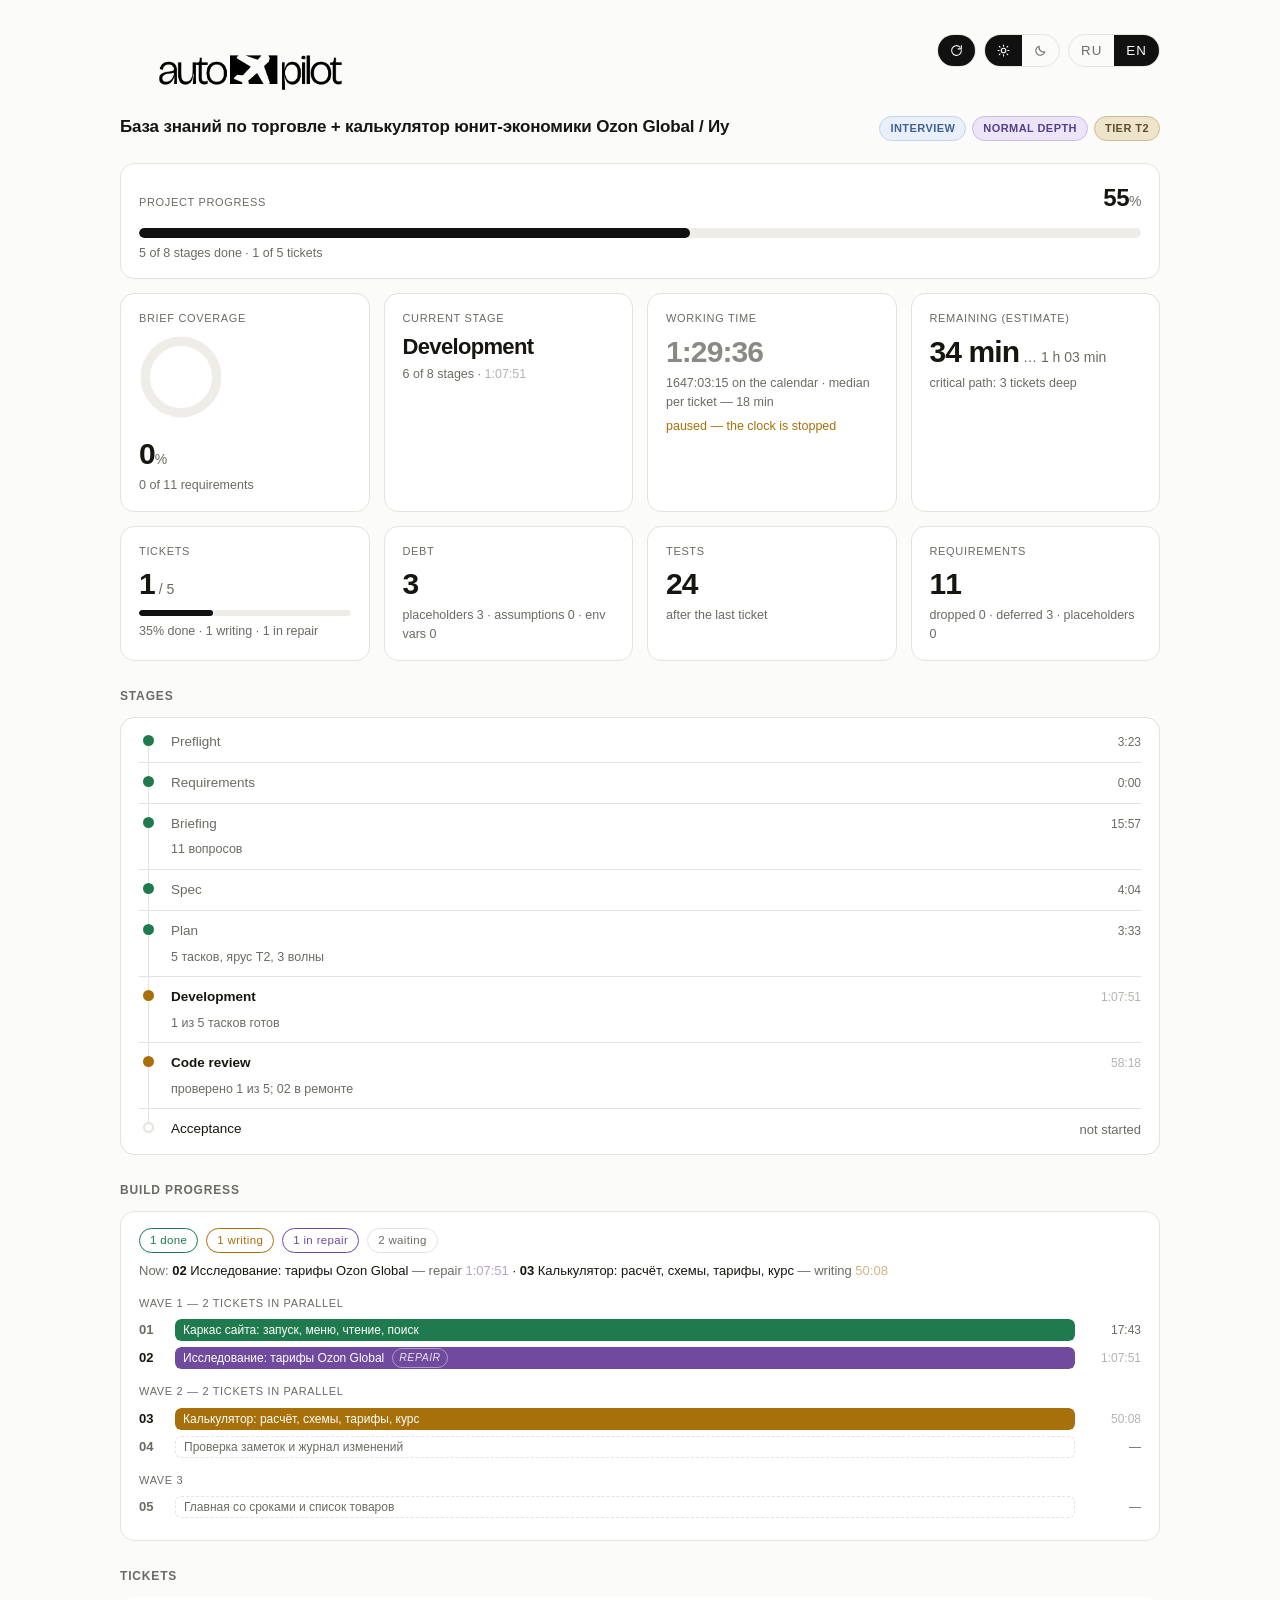
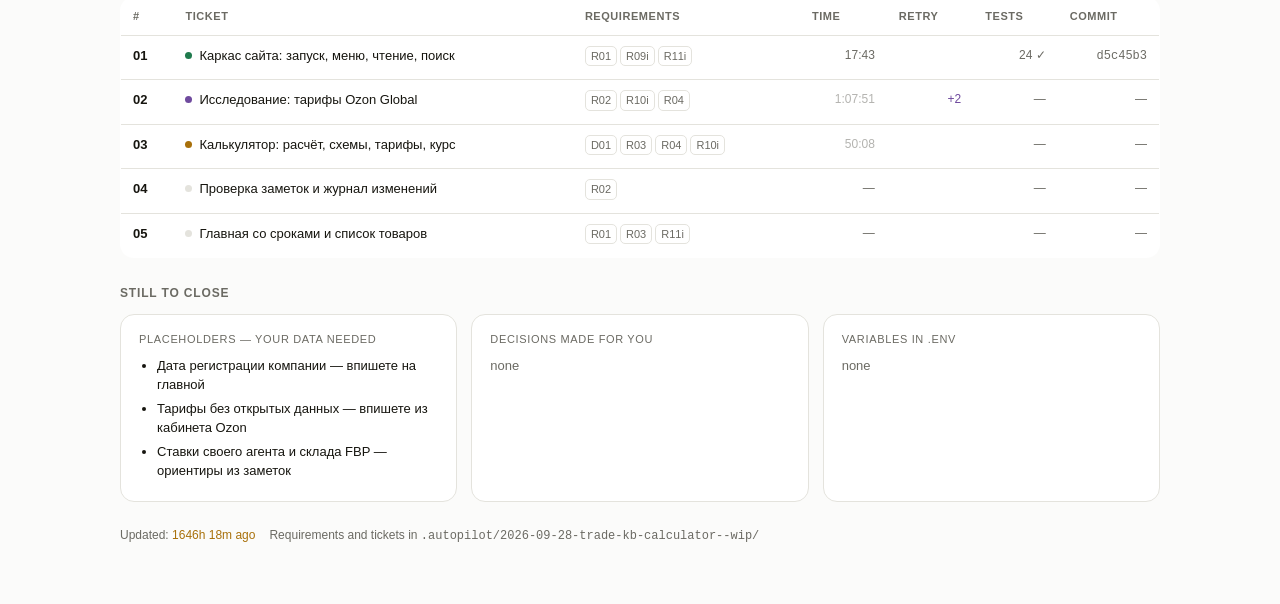
==== commit 7507df50: "Таск 02: тарифы Ozon Global — заметка 05 и data/tariffs.default.json Co-Authored-By: Claude Opus 5.5" ====
--- a/.autopilot/dashboard.html
+++ b/.autopilot/dashboard.html
@@ -254,7 +254,7 @@
      правке, снимок — на каждом вызове .autopilot/sync.py, и он же вписывает
      файл в страницу, так что снимок либо равен файлу, либо старше его.
      Между маркерами правит только sync.py; руками — никогда. -->
-<script>/*STATE-BEGIN*/window.STATE={"slug": "trade-kb-calculator", "dir": "2026-09-28-trade-kb-calculator--wip", "title": "База знаний по торговле + калькулятор юнит-экономики Ozon Global / Иу", "mode": "interview", "depth": "normal", "polish": null, "tier": "T2", "briefFile": "2026-09-28-brief.md", "memoryFile": "CLAUDE.md", "skillDir": "C:/Users/P famly/.claude/skills/autopilot", "startedAt": "2026-09-28T19:36:47+03:00", "updatedAt": "2026-09-28T20:14:42+03:00", "finishedAt": null, "stages": [{"id": "preflight", "status": "done", "startedAt": "2026-09-28T19:36:47+03:00", "finishedAt": "2026-09-28T19:40:10+03:00"}, {"id": "manifest", "status": "done", "startedAt": "2026-09-28T19:40:10+03:00", "finishedAt": "2026-09-28T19:39:02+03:00"}, {"id": "briefing", "status": "done", "startedAt": "2026-09-28T19:39:02+03:00", "finishedAt": "2026-09-28T19:54:59+03:00", "note": "11 вопросов"}, {"id": "spec", "status": "done", "startedAt": "2026-09-28T19:50:55+03:00", "finishedAt": "2026-09-28T19:54:59+03:00"}, {"id": "plan", "status": "done", "startedAt": "2026-09-28T19:54:59+03:00", "note": "5 тасков, ярус T2, 3 волны", "finishedAt": "2026-09-28T19:58:32+03:00"}, {"id": "build", "status": "active", "startedAt": "2026-09-28T19:58:32+03:00", "note": "0 из 5 тасков готовы"}, {"id": "review", "status": "active", "startedAt": "2026-09-28T20:08:05+03:00", "note": "01 на ревью, 02 в ремонте"}, {"id": "final", "status": "pending"}], "requirements": {"total": 11, "done": 0, "inTicket": 8, "inSpec": 0, "placeholder": 0, "deferred": 3, "dropped": 0}, "tickets": [{"id": "01", "title": "Каркас сайта: запуск, меню, чтение, поиск", "requirements": ["R01", "R09i", "R11i"], "blockedBy": [], "wave": 1, "zone": ["app/server.py", "app/web/ (каркас)", "Запустить.bat"], "status": "review", "retries": 0, "repairs": 0, "handoffs": 0, "startedAt": "2026-09-28T19:58:32+03:00"}, {"id": "02", "title": "Исследование: тарифы Ozon Global", "requirements": ["R02", "R10i", "R04"], "blockedBy": [], "wave": 1, "zone": ["Азия/Китай/05_*", "data/tariffs.default.json"], "status": "repair", "retries": 0, "repairs": 1, "handoffs": 0, "startedAt": "2026-09-28T19:58:32+03:00", "repairFindings": ["R02: комиссии и логистика все null — нужен действующий источник 2025-12+/2026 или явный отказ", "D01: нет unit у листьев (RUB/EUR/share), нет bands в заметке"]}, {"id": "03", "title": "Калькулятор: расчёт, схемы, тарифы, курс", "requirements": ["D01", "R03", "R04", "R10i"], "blockedBy": ["01"], "wave": 2, "zone": ["app/web/js/calc.js", "views/calc, views/tariffs"], "status": "pending", "retries": 0, "repairs": 0, "handoffs": 0}, {"id": "04", "title": "Проверка заметок и журнал изменений", "requirements": ["R02"], "blockedBy": ["02"], "wave": 2, "zone": ["существующие .md", "README.md", "Журнал_изменений.md"], "status": "pending", "retries": 0, "repairs": 0, "handoffs": 0}, {"id": "05", "title": "Главная со сроками и список товаров", "requirements": ["R01", "R03", "R11i"], "blockedBy": ["03", "04"], "wave": 3, "zone": ["calendar.js", "views/home, views/products", "data/calendar.json"], "status": "pending", "retries": 0, "repairs": 0, "handoffs": 0}], "singlePass": null, "tests": {"passed": 24, "failed": 0}, "debt": {"placeholders": ["Дата регистрации компании — впишете на главной", "Тарифы без открытых данных — впишете из кабинета Ozon", "Ставки своего агента и склада FBP — ориентиры из заметок"], "assumptions": [], "emptyEnv": []}, "additions": [], "coverage": {"findings": 9, "actions": ["ответы брифинга не попали в бриф → дописаны в «Дополнения» (закрывает 15 пунктов «есть в spec, нет в брифе» и «дополни её»)", "категории не названы → решение 16", "партнёры логистики и выбор тарифа → решение 17, ист. 11", "минимум рекламы в ₽ → решение 9", "параметры схем B/C/D → решение 18", "допустимые источники → решение 19"]}, "concerns": [], "reviewers": {"manifestSpec": "rev-ms", "craft": "rev-craft"}, "blind": null};/*STATE-END*/</script>
+<script>/*STATE-BEGIN*/window.STATE={"slug": "trade-kb-calculator", "dir": "2026-09-28-trade-kb-calculator--wip", "title": "База знаний по торговле + калькулятор юнит-экономики Ozon Global / Иу", "mode": "interview", "depth": "normal", "polish": null, "tier": "T2", "briefFile": "2026-09-28-brief.md", "memoryFile": "CLAUDE.md", "skillDir": "C:/Users/P famly/.claude/skills/autopilot", "startedAt": "2026-09-28T19:36:47+03:00", "updatedAt": "2026-09-28T20:21:23+03:00", "finishedAt": null, "stages": [{"id": "preflight", "status": "done", "startedAt": "2026-09-28T19:36:47+03:00", "finishedAt": "2026-09-28T19:40:10+03:00"}, {"id": "manifest", "status": "done", "startedAt": "2026-09-28T19:40:10+03:00", "finishedAt": "2026-09-28T19:39:02+03:00"}, {"id": "briefing", "status": "done", "startedAt": "2026-09-28T19:39:02+03:00", "finishedAt": "2026-09-28T19:54:59+03:00", "note": "11 вопросов"}, {"id": "spec", "status": "done", "startedAt": "2026-09-28T19:50:55+03:00", "finishedAt": "2026-09-28T19:54:59+03:00"}, {"id": "plan", "status": "done", "startedAt": "2026-09-28T19:54:59+03:00", "note": "5 тасков, ярус T2, 3 волны", "finishedAt": "2026-09-28T19:58:32+03:00"}, {"id": "build", "status": "active", "startedAt": "2026-09-28T19:58:32+03:00", "note": "1 из 5 тасков готов"}, {"id": "review", "status": "active", "startedAt": "2026-09-28T20:08:05+03:00", "note": "проверено 1 из 5; 02 в ремонте"}, {"id": "final", "status": "pending"}], "requirements": {"total": 11, "done": 0, "inTicket": 8, "inSpec": 0, "placeholder": 0, "deferred": 3, "dropped": 0}, "tickets": [{"id": "01", "title": "Каркас сайта: запуск, меню, чтение, поиск", "requirements": ["R01", "R09i", "R11i"], "blockedBy": [], "wave": 1, "zone": ["app/server.py", "app/web/ (каркас)", "Запустить.bat"], "status": "done", "retries": 0, "repairs": 0, "handoffs": 0, "startedAt": "2026-09-28T19:58:32+03:00", "finishedAt": "2026-09-28T20:16:15+03:00", "tests": {"passed": 24, "failed": 0}, "commit": "d5c45b3", "files": ["app/server.py", "app/web/", "Запустить.bat"]}, {"id": "02", "title": "Исследование: тарифы Ozon Global", "requirements": ["R02", "R10i", "R04"], "blockedBy": [], "wave": 1, "zone": ["Азия/Китай/05_*", "data/tariffs.default.json"], "status": "repair", "retries": 0, "repairs": 2, "handoffs": 0, "startedAt": "2026-09-28T19:58:32+03:00", "repairFindings": ["R02: комиссии и логистика все null — нужен действующий источник 2025-12+/2026 или явный отказ", "D01: нет unit у листьев (RUB/EUR/share), нет bands в заметке", "OGL 2,79+0,0242 с сомнительной валютой → null; perGram unit CNY/RUB без /g"]}, {"id": "03", "title": "Калькулятор: расчёт, схемы, тарифы, курс", "requirements": ["D01", "R03", "R04", "R10i"], "blockedBy": ["01"], "wave": 2, "zone": ["app/web/js/calc.js", "views/calc, views/tariffs"], "status": "in-progress", "retries": 0, "repairs": 0, "handoffs": 0, "startedAt": "2026-09-28T20:16:15+03:00"}, {"id": "04", "title": "Проверка заметок и журнал изменений", "requirements": ["R02"], "blockedBy": ["02"], "wave": 2, "zone": ["существующие .md", "README.md", "Журнал_изменений.md"], "status": "pending", "retries": 0, "repairs": 0, "handoffs": 0}, {"id": "05", "title": "Главная со сроками и список товаров", "requirements": ["R01", "R03", "R11i"], "blockedBy": ["03", "04"], "wave": 3, "zone": ["calendar.js", "views/home, views/products", "data/calendar.json"], "status": "pending", "retries": 0, "repairs": 0, "handoffs": 0}], "singlePass": null, "tests": {"passed": 24, "failed": 0}, "debt": {"placeholders": ["Дата регистрации компании — впишете на главной", "Тарифы без открытых данных — впишете из кабинета Ozon", "Ставки своего агента и склада FBP — ориентиры из заметок"], "assumptions": [], "emptyEnv": []}, "additions": [], "coverage": {"findings": 9, "actions": ["ответы брифинга не попали в бриф → дописаны в «Дополнения» (закрывает 15 пунктов «есть в spec, нет в брифе» и «дополни её»)", "категории не названы → решение 16", "партнёры логистики и выбор тарифа → решение 17, ист. 11", "минимум рекламы в ₽ → решение 9", "параметры схем B/C/D → решение 18", "допустимые источники → решение 19"]}, "concerns": ["T01 test_server.py:243 — тест курса лезет во внутренность обработчика вместо make_server(rate_url=)", "T01 docs.js/search.js — norm и подсветка продублированы, папка из пути в двух местах", "T01 docs.js:160 — HTML из marked вставляется без очистки (заметки свои — решить осознанно)", "T01 server.py:284 — проверка порта без SO_EXCLUSIVEADDRUSE на Windows", "T01 поиск — во фрагментах сырой markdown", "T01 375px — не проверено в браузере, body overflow-x:hidden может прятать переполнение"], "reviewers": {"manifestSpec": "rev-ms", "craft": "rev-craft"}, "blind": null};/*STATE-END*/</script>
 <script src="state.js"></script>
 
 <script>
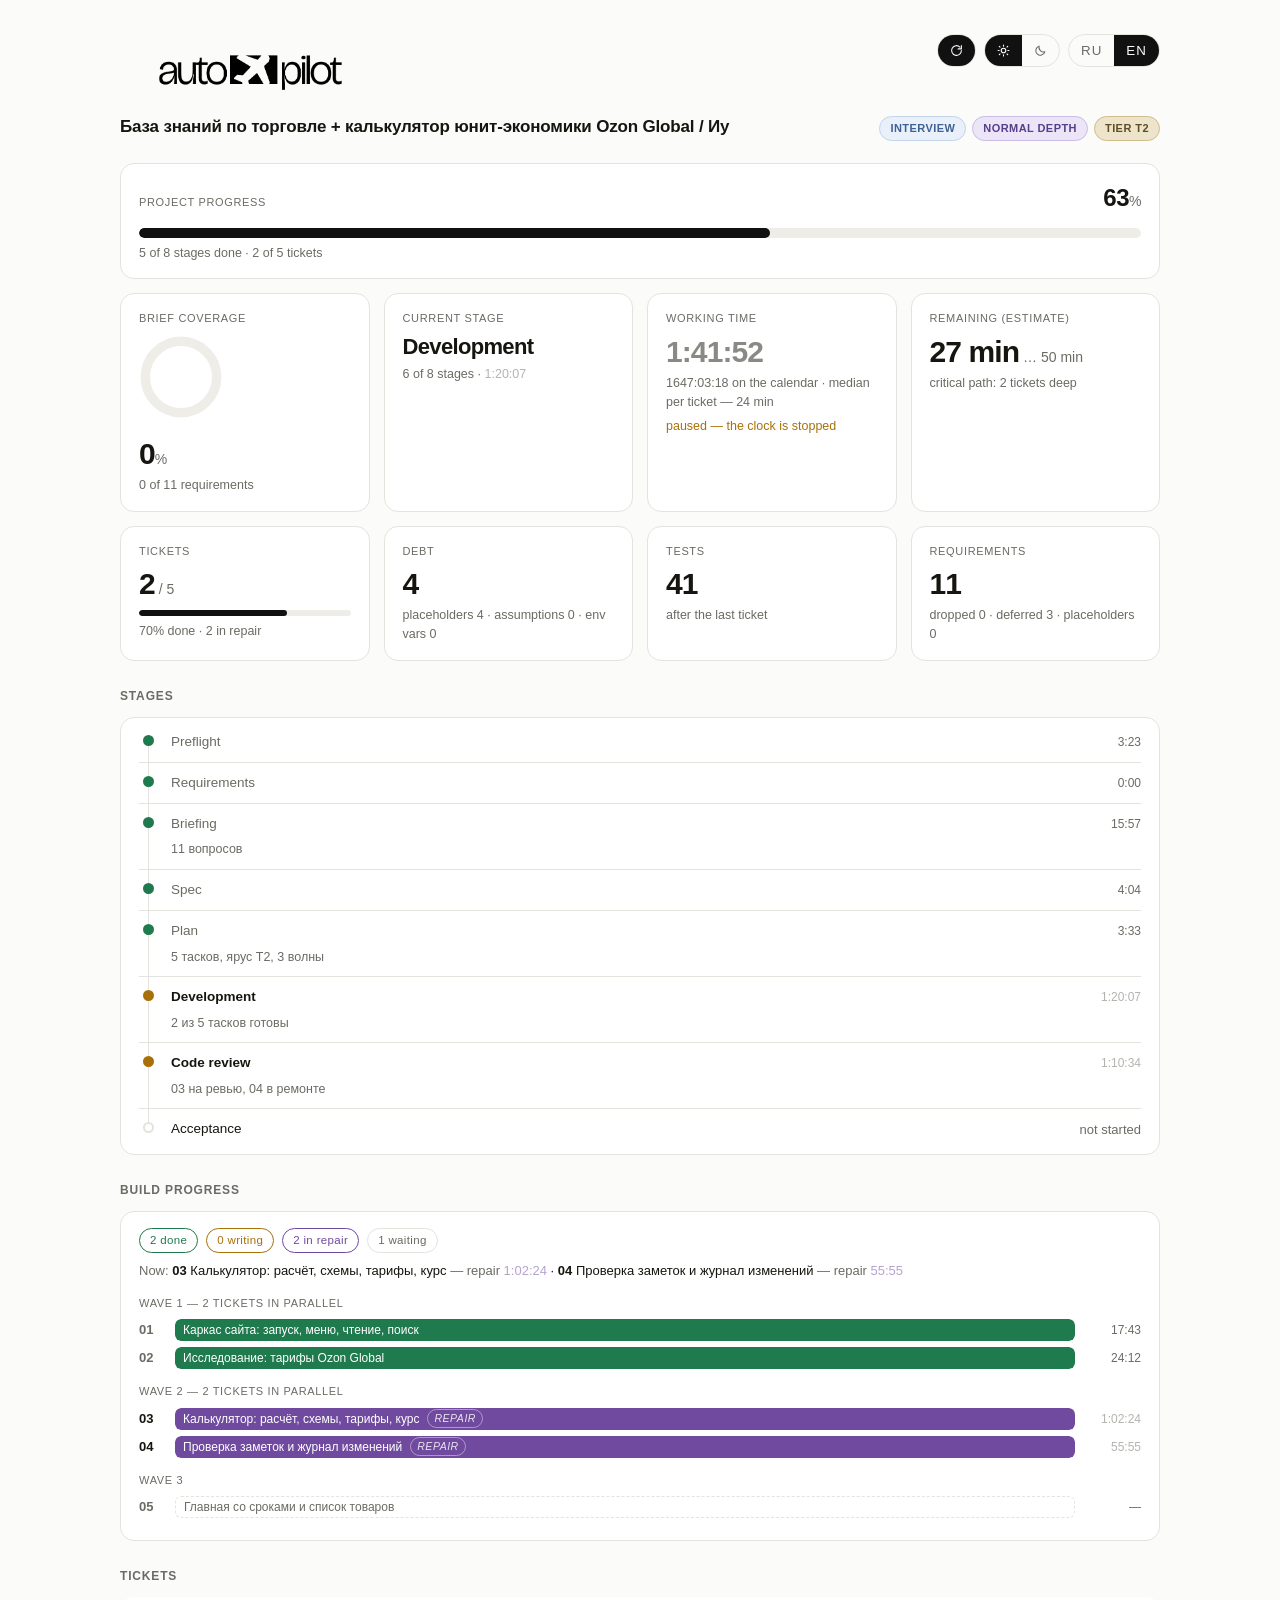
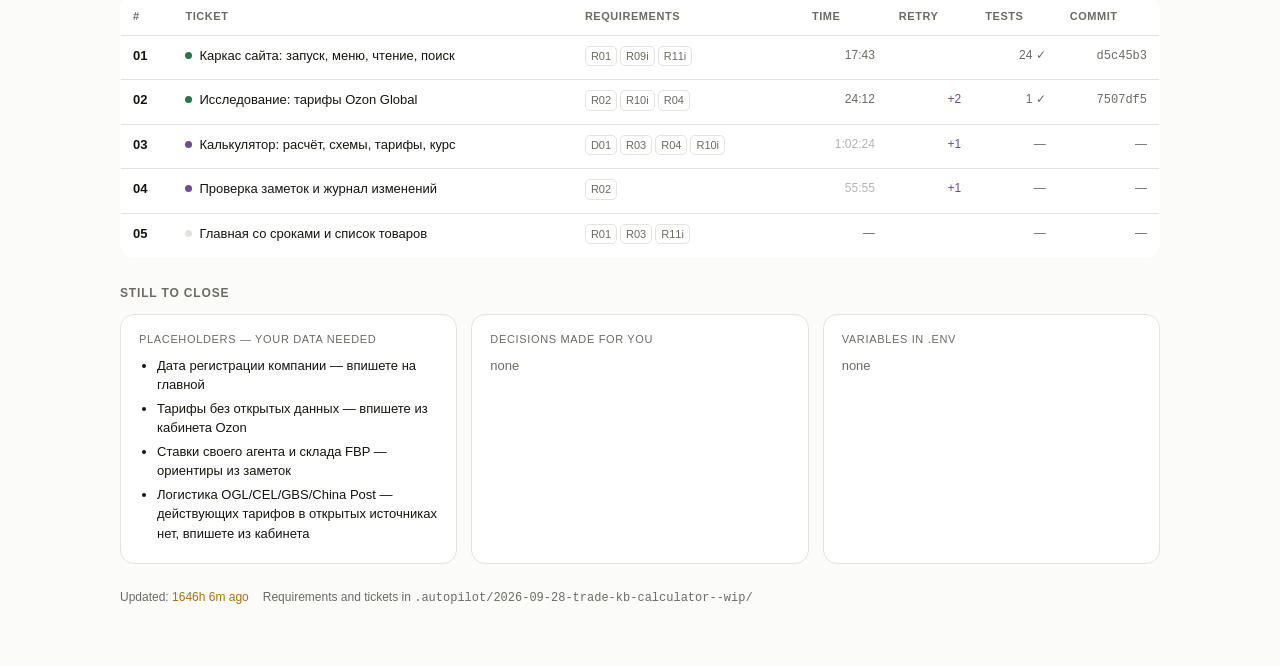
==== commit 422f4195: "Таск 04: проверка заметок — закрыты «уточнить», журнал изменений Co-Authored-By: Claude Opus 5.5 <no" ====
--- a/.autopilot/dashboard.html
+++ b/.autopilot/dashboard.html
@@ -254,7 +254,7 @@
      правке, снимок — на каждом вызове .autopilot/sync.py, и он же вписывает
      файл в страницу, так что снимок либо равен файлу, либо старше его.
      Между маркерами правит только sync.py; руками — никогда. -->
-<script>/*STATE-BEGIN*/window.STATE={"slug": "trade-kb-calculator", "dir": "2026-09-28-trade-kb-calculator--wip", "title": "База знаний по торговле + калькулятор юнит-экономики Ozon Global / Иу", "mode": "interview", "depth": "normal", "polish": null, "tier": "T2", "briefFile": "2026-09-28-brief.md", "memoryFile": "CLAUDE.md", "skillDir": "C:/Users/P famly/.claude/skills/autopilot", "startedAt": "2026-09-28T19:36:47+03:00", "updatedAt": "2026-09-28T20:21:23+03:00", "finishedAt": null, "stages": [{"id": "preflight", "status": "done", "startedAt": "2026-09-28T19:36:47+03:00", "finishedAt": "2026-09-28T19:40:10+03:00"}, {"id": "manifest", "status": "done", "startedAt": "2026-09-28T19:40:10+03:00", "finishedAt": "2026-09-28T19:39:02+03:00"}, {"id": "briefing", "status": "done", "startedAt": "2026-09-28T19:39:02+03:00", "finishedAt": "2026-09-28T19:54:59+03:00", "note": "11 вопросов"}, {"id": "spec", "status": "done", "startedAt": "2026-09-28T19:50:55+03:00", "finishedAt": "2026-09-28T19:54:59+03:00"}, {"id": "plan", "status": "done", "startedAt": "2026-09-28T19:54:59+03:00", "note": "5 тасков, ярус T2, 3 волны", "finishedAt": "2026-09-28T19:58:32+03:00"}, {"id": "build", "status": "active", "startedAt": "2026-09-28T19:58:32+03:00", "note": "1 из 5 тасков готов"}, {"id": "review", "status": "active", "startedAt": "2026-09-28T20:08:05+03:00", "note": "проверено 1 из 5; 02 в ремонте"}, {"id": "final", "status": "pending"}], "requirements": {"total": 11, "done": 0, "inTicket": 8, "inSpec": 0, "placeholder": 0, "deferred": 3, "dropped": 0}, "tickets": [{"id": "01", "title": "Каркас сайта: запуск, меню, чтение, поиск", "requirements": ["R01", "R09i", "R11i"], "blockedBy": [], "wave": 1, "zone": ["app/server.py", "app/web/ (каркас)", "Запустить.bat"], "status": "done", "retries": 0, "repairs": 0, "handoffs": 0, "startedAt": "2026-09-28T19:58:32+03:00", "finishedAt": "2026-09-28T20:16:15+03:00", "tests": {"passed": 24, "failed": 0}, "commit": "d5c45b3", "files": ["app/server.py", "app/web/", "Запустить.bat"]}, {"id": "02", "title": "Исследование: тарифы Ozon Global", "requirements": ["R02", "R10i", "R04"], "blockedBy": [], "wave": 1, "zone": ["Азия/Китай/05_*", "data/tariffs.default.json"], "status": "repair", "retries": 0, "repairs": 2, "handoffs": 0, "startedAt": "2026-09-28T19:58:32+03:00", "repairFindings": ["R02: комиссии и логистика все null — нужен действующий источник 2025-12+/2026 или явный отказ", "D01: нет unit у листьев (RUB/EUR/share), нет bands в заметке", "OGL 2,79+0,0242 с сомнительной валютой → null; perGram unit CNY/RUB без /g"]}, {"id": "03", "title": "Калькулятор: расчёт, схемы, тарифы, курс", "requirements": ["D01", "R03", "R04", "R10i"], "blockedBy": ["01"], "wave": 2, "zone": ["app/web/js/calc.js", "views/calc, views/tariffs"], "status": "in-progress", "retries": 0, "repairs": 0, "handoffs": 0, "startedAt": "2026-09-28T20:16:15+03:00"}, {"id": "04", "title": "Проверка заметок и журнал изменений", "requirements": ["R02"], "blockedBy": ["02"], "wave": 2, "zone": ["существующие .md", "README.md", "Журнал_изменений.md"], "status": "pending", "retries": 0, "repairs": 0, "handoffs": 0}, {"id": "05", "title": "Главная со сроками и список товаров", "requirements": ["R01", "R03", "R11i"], "blockedBy": ["03", "04"], "wave": 3, "zone": ["calendar.js", "views/home, views/products", "data/calendar.json"], "status": "pending", "retries": 0, "repairs": 0, "handoffs": 0}], "singlePass": null, "tests": {"passed": 24, "failed": 0}, "debt": {"placeholders": ["Дата регистрации компании — впишете на главной", "Тарифы без открытых данных — впишете из кабинета Ozon", "Ставки своего агента и склада FBP — ориентиры из заметок"], "assumptions": [], "emptyEnv": []}, "additions": [], "coverage": {"findings": 9, "actions": ["ответы брифинга не попали в бриф → дописаны в «Дополнения» (закрывает 15 пунктов «есть в spec, нет в брифе» и «дополни её»)", "категории не названы → решение 16", "партнёры логистики и выбор тарифа → решение 17, ист. 11", "минимум рекламы в ₽ → решение 9", "параметры схем B/C/D → решение 18", "допустимые источники → решение 19"]}, "concerns": ["T01 test_server.py:243 — тест курса лезет во внутренность обработчика вместо make_server(rate_url=)", "T01 docs.js/search.js — norm и подсветка продублированы, папка из пути в двух местах", "T01 docs.js:160 — HTML из marked вставляется без очистки (заметки свои — решить осознанно)", "T01 server.py:284 — проверка порта без SO_EXCLUSIVEADDRUSE на Windows", "T01 поиск — во фрагментах сырой markdown", "T01 375px — не проверено в браузере, body overflow-x:hidden может прятать переполнение"], "reviewers": {"manifestSpec": "rev-ms", "craft": "rev-craft"}, "blind": null};/*STATE-END*/</script>
+<script>/*STATE-BEGIN*/window.STATE={"slug": "trade-kb-calculator", "dir": "2026-09-28-trade-kb-calculator--wip", "title": "База знаний по торговле + калькулятор юнит-экономики Ozon Global / Иу", "mode": "interview", "depth": "normal", "polish": null, "tier": "T2", "briefFile": "2026-09-28-brief.md", "memoryFile": "CLAUDE.md", "skillDir": "C:/Users/P famly/.claude/skills/autopilot", "startedAt": "2026-09-28T19:36:47+03:00", "updatedAt": "2026-09-28T20:33:39+03:00", "finishedAt": null, "stages": [{"id": "preflight", "status": "done", "startedAt": "2026-09-28T19:36:47+03:00", "finishedAt": "2026-09-28T19:40:10+03:00"}, {"id": "manifest", "status": "done", "startedAt": "2026-09-28T19:40:10+03:00", "finishedAt": "2026-09-28T19:39:02+03:00"}, {"id": "briefing", "status": "done", "startedAt": "2026-09-28T19:39:02+03:00", "finishedAt": "2026-09-28T19:54:59+03:00", "note": "11 вопросов"}, {"id": "spec", "status": "done", "startedAt": "2026-09-28T19:50:55+03:00", "finishedAt": "2026-09-28T19:54:59+03:00"}, {"id": "plan", "status": "done", "startedAt": "2026-09-28T19:54:59+03:00", "note": "5 тасков, ярус T2, 3 волны", "finishedAt": "2026-09-28T19:58:32+03:00"}, {"id": "build", "status": "active", "startedAt": "2026-09-28T19:58:32+03:00", "note": "2 из 5 тасков готовы"}, {"id": "review", "status": "active", "startedAt": "2026-09-28T20:08:05+03:00", "note": "03 на ревью, 04 в ремонте"}, {"id": "final", "status": "pending"}], "requirements": {"total": 11, "done": 0, "inTicket": 8, "inSpec": 0, "placeholder": 0, "deferred": 3, "dropped": 0}, "tickets": [{"id": "01", "title": "Каркас сайта: запуск, меню, чтение, поиск", "requirements": ["R01", "R09i", "R11i"], "blockedBy": [], "wave": 1, "zone": ["app/server.py", "app/web/ (каркас)", "Запустить.bat"], "status": "done", "retries": 0, "repairs": 0, "handoffs": 0, "startedAt": "2026-09-28T19:58:32+03:00", "finishedAt": "2026-09-28T20:16:15+03:00", "tests": {"passed": 24, "failed": 0}, "commit": "d5c45b3", "files": ["app/server.py", "app/web/", "Запустить.bat"]}, {"id": "02", "title": "Исследование: тарифы Ozon Global", "requirements": ["R02", "R10i", "R04"], "blockedBy": [], "wave": 1, "zone": ["Азия/Китай/05_*", "data/tariffs.default.json"], "status": "done", "retries": 0, "repairs": 2, "handoffs": 0, "startedAt": "2026-09-28T19:58:32+03:00", "repairFindings": ["R02: комиссии и логистика все null — нужен действующий источник 2025-12+/2026 или явный отказ", "D01: нет unit у листьев (RUB/EUR/share), нет bands в заметке", "OGL 2,79+0,0242 с сомнительной валютой → null; perGram unit CNY/RUB без /g"], "finishedAt": "2026-09-28T20:22:44+03:00", "commit": "7507df5", "tests": {"passed": 1, "failed": 0}, "files": ["data/tariffs.default.json", "Азия/Китай/05_Тарифы_Ozon_Global.md"]}, {"id": "03", "title": "Калькулятор: расчёт, схемы, тарифы, курс", "requirements": ["D01", "R03", "R04", "R10i"], "blockedBy": ["01"], "wave": 2, "zone": ["app/web/js/calc.js", "views/calc, views/tariffs"], "status": "repair", "retries": 0, "repairs": 1, "handoffs": 0, "startedAt": "2026-09-28T20:16:15+03:00", "repairFindings": ["решение 11: «лучшая» и цены под маржу без пометки «неполный» — D выигрывает за счёт null=0"]}, {"id": "04", "title": "Проверка заметок и журнал изменений", "requirements": ["R02"], "blockedBy": ["02"], "wave": 2, "zone": ["существующие .md", "README.md", "Журнал_изменений.md"], "status": "repair", "retries": 0, "repairs": 1, "handoffs": 0, "startedAt": "2026-09-28T20:22:44+03:00", "repairFindings": ["Бразилия: вычет $20/$30 сверить с процитированной страницей Receita, расхождение упомянуть"]}, {"id": "05", "title": "Главная со сроками и список товаров", "requirements": ["R01", "R03", "R11i"], "blockedBy": ["03", "04"], "wave": 3, "zone": ["calendar.js", "views/home, views/products", "data/calendar.json"], "status": "pending", "retries": 0, "repairs": 0, "handoffs": 0}], "singlePass": null, "tests": {"passed": 41, "failed": 0}, "debt": {"placeholders": ["Дата регистрации компании — впишете на главной", "Тарифы без открытых данных — впишете из кабинета Ozon", "Ставки своего агента и склада FBP — ориентиры из заметок", "Логистика OGL/CEL/GBS/China Post — действующих тарифов в открытых источниках нет, впишете из кабинета"], "assumptions": [], "emptyEnv": []}, "additions": [], "coverage": {"findings": 9, "actions": ["ответы брифинга не попали в бриф → дописаны в «Дополнения» (закрывает 15 пунктов «есть в spec, нет в брифе» и «дополни её»)", "категории не названы → решение 16", "партнёры логистики и выбор тарифа → решение 17, ист. 11", "минимум рекламы в ₽ → решение 9", "параметры схем B/C/D → решение 18", "допустимые источники → решение 19"]}, "concerns": ["T01 test_server.py:243 — тест курса лезет во внутренность обработчика вместо make_server(rate_url=)", "T01 docs.js/search.js — norm и подсветка продублированы, папка из пути в двух местах", "T01 docs.js:160 — HTML из marked вставляется без очистки (заметки свои — решить осознанно)", "T01 server.py:284 — проверка порта без SO_EXCLUSIVEADDRUSE на Windows", "T01 поиск — во фрагментах сырой markdown", "T01 375px — не проверено в браузере, body overflow-x:hidden может прятать переполнение", "T02 комиссии — сторонний источник (China Consult, 07.2026), не официальная справка Ozon", "T02 сопоставление категорий Ozon сделано без доступа к официальному справочнику", "T03 views/calc.js:323 — цена под маржу при null-логистике без пометки «неполный» в ячейке", "T03 views/calc.js:289 — null-тариф показан как «0,00 ¥», у «лучшей» нет пометки неполного расчёта", "T03 calc.test.mjs — нет теста incomplete у priceForMargin/breakeven/compareSchemes при всей логистике null", "T03 calc.js:243 — percentShare дублирует удержания computeUnit", "T03 подписи налоговых режимов захардкожены", "T03 eurRate нигде не задаётся — предупреждение dutyFree не срабатывает", "T03 три словаря названий строк + ORDER; схемы A–D объявлены дважды; два разборщика чисел", "T03 style.css .small продублирован", "T03 tariffs.js — «моя правка (из кабинета)» утверждает происхождение", "T03 tests/index.js — import без await/catch"], "reviewers": {"manifestSpec": "rev-ms", "craft": "rev-craft", "manifestSpec2": "rev-ms2"}, "blind": null};/*STATE-END*/</script>
 <script src="state.js"></script>
 
 <script>
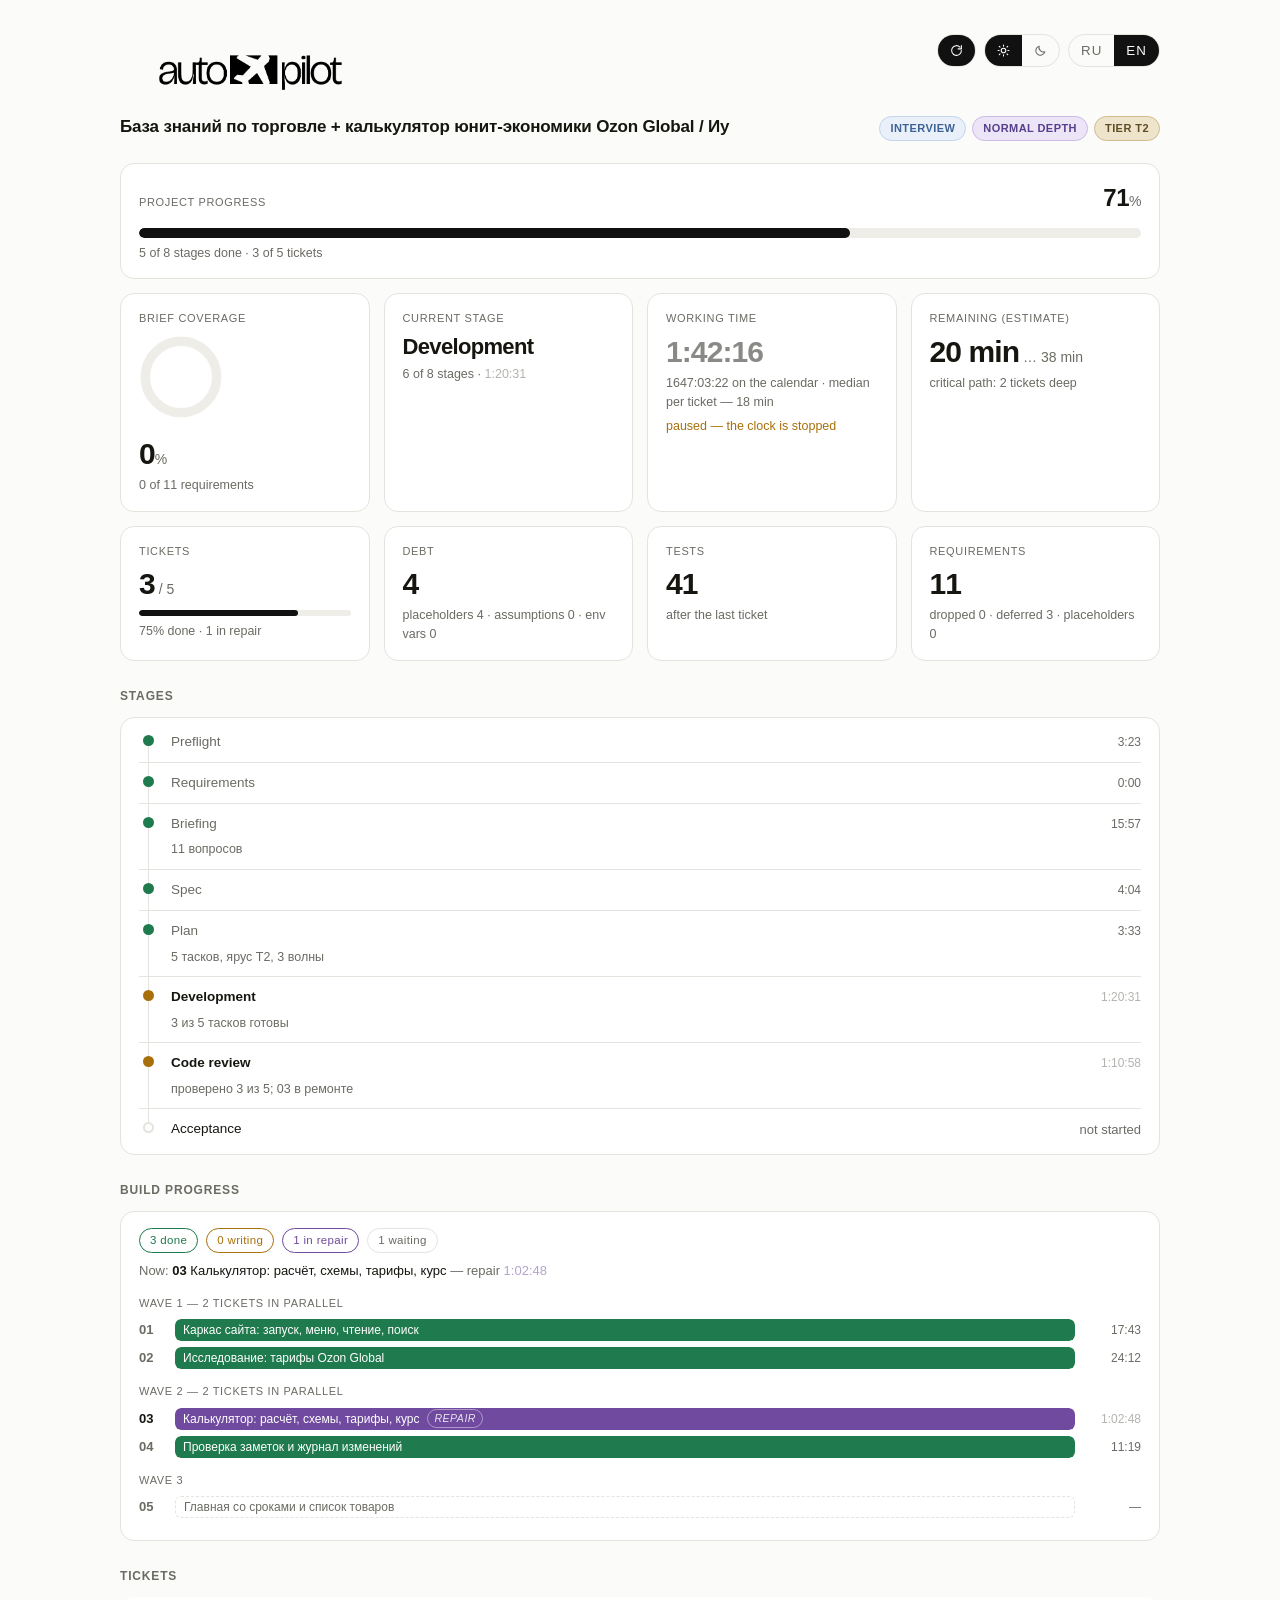
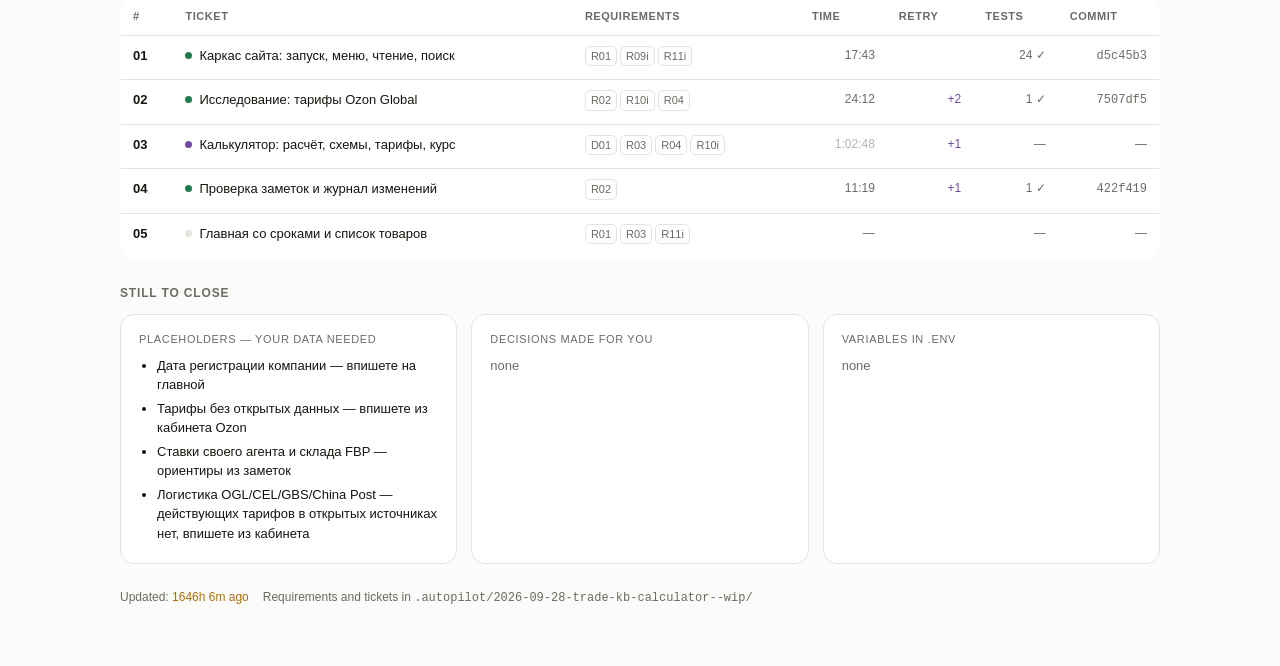
==== commit f3fcb67d: "Таск 03: калькулятор юнит-экономики — схемы A–D, цена под маржу, тарифы, курс ЦБ, налог Co-Authored-" ====
--- a/.autopilot/dashboard.html
+++ b/.autopilot/dashboard.html
@@ -254,7 +254,7 @@
      правке, снимок — на каждом вызове .autopilot/sync.py, и он же вписывает
      файл в страницу, так что снимок либо равен файлу, либо старше его.
      Между маркерами правит только sync.py; руками — никогда. -->
-<script>/*STATE-BEGIN*/window.STATE={"slug": "trade-kb-calculator", "dir": "2026-09-28-trade-kb-calculator--wip", "title": "База знаний по торговле + калькулятор юнит-экономики Ozon Global / Иу", "mode": "interview", "depth": "normal", "polish": null, "tier": "T2", "briefFile": "2026-09-28-brief.md", "memoryFile": "CLAUDE.md", "skillDir": "C:/Users/P famly/.claude/skills/autopilot", "startedAt": "2026-09-28T19:36:47+03:00", "updatedAt": "2026-09-28T20:33:39+03:00", "finishedAt": null, "stages": [{"id": "preflight", "status": "done", "startedAt": "2026-09-28T19:36:47+03:00", "finishedAt": "2026-09-28T19:40:10+03:00"}, {"id": "manifest", "status": "done", "startedAt": "2026-09-28T19:40:10+03:00", "finishedAt": "2026-09-28T19:39:02+03:00"}, {"id": "briefing", "status": "done", "startedAt": "2026-09-28T19:39:02+03:00", "finishedAt": "2026-09-28T19:54:59+03:00", "note": "11 вопросов"}, {"id": "spec", "status": "done", "startedAt": "2026-09-28T19:50:55+03:00", "finishedAt": "2026-09-28T19:54:59+03:00"}, {"id": "plan", "status": "done", "startedAt": "2026-09-28T19:54:59+03:00", "note": "5 тасков, ярус T2, 3 волны", "finishedAt": "2026-09-28T19:58:32+03:00"}, {"id": "build", "status": "active", "startedAt": "2026-09-28T19:58:32+03:00", "note": "2 из 5 тасков готовы"}, {"id": "review", "status": "active", "startedAt": "2026-09-28T20:08:05+03:00", "note": "03 на ревью, 04 в ремонте"}, {"id": "final", "status": "pending"}], "requirements": {"total": 11, "done": 0, "inTicket": 8, "inSpec": 0, "placeholder": 0, "deferred": 3, "dropped": 0}, "tickets": [{"id": "01", "title": "Каркас сайта: запуск, меню, чтение, поиск", "requirements": ["R01", "R09i", "R11i"], "blockedBy": [], "wave": 1, "zone": ["app/server.py", "app/web/ (каркас)", "Запустить.bat"], "status": "done", "retries": 0, "repairs": 0, "handoffs": 0, "startedAt": "2026-09-28T19:58:32+03:00", "finishedAt": "2026-09-28T20:16:15+03:00", "tests": {"passed": 24, "failed": 0}, "commit": "d5c45b3", "files": ["app/server.py", "app/web/", "Запустить.bat"]}, {"id": "02", "title": "Исследование: тарифы Ozon Global", "requirements": ["R02", "R10i", "R04"], "blockedBy": [], "wave": 1, "zone": ["Азия/Китай/05_*", "data/tariffs.default.json"], "status": "done", "retries": 0, "repairs": 2, "handoffs": 0, "startedAt": "2026-09-28T19:58:32+03:00", "repairFindings": ["R02: комиссии и логистика все null — нужен действующий источник 2025-12+/2026 или явный отказ", "D01: нет unit у листьев (RUB/EUR/share), нет bands в заметке", "OGL 2,79+0,0242 с сомнительной валютой → null; perGram unit CNY/RUB без /g"], "finishedAt": "2026-09-28T20:22:44+03:00", "commit": "7507df5", "tests": {"passed": 1, "failed": 0}, "files": ["data/tariffs.default.json", "Азия/Китай/05_Тарифы_Ozon_Global.md"]}, {"id": "03", "title": "Калькулятор: расчёт, схемы, тарифы, курс", "requirements": ["D01", "R03", "R04", "R10i"], "blockedBy": ["01"], "wave": 2, "zone": ["app/web/js/calc.js", "views/calc, views/tariffs"], "status": "repair", "retries": 0, "repairs": 1, "handoffs": 0, "startedAt": "2026-09-28T20:16:15+03:00", "repairFindings": ["решение 11: «лучшая» и цены под маржу без пометки «неполный» — D выигрывает за счёт null=0"]}, {"id": "04", "title": "Проверка заметок и журнал изменений", "requirements": ["R02"], "blockedBy": ["02"], "wave": 2, "zone": ["существующие .md", "README.md", "Журнал_изменений.md"], "status": "repair", "retries": 0, "repairs": 1, "handoffs": 0, "startedAt": "2026-09-28T20:22:44+03:00", "repairFindings": ["Бразилия: вычет $20/$30 сверить с процитированной страницей Receita, расхождение упомянуть"]}, {"id": "05", "title": "Главная со сроками и список товаров", "requirements": ["R01", "R03", "R11i"], "blockedBy": ["03", "04"], "wave": 3, "zone": ["calendar.js", "views/home, views/products", "data/calendar.json"], "status": "pending", "retries": 0, "repairs": 0, "handoffs": 0}], "singlePass": null, "tests": {"passed": 41, "failed": 0}, "debt": {"placeholders": ["Дата регистрации компании — впишете на главной", "Тарифы без открытых данных — впишете из кабинета Ozon", "Ставки своего агента и склада FBP — ориентиры из заметок", "Логистика OGL/CEL/GBS/China Post — действующих тарифов в открытых источниках нет, впишете из кабинета"], "assumptions": [], "emptyEnv": []}, "additions": [], "coverage": {"findings": 9, "actions": ["ответы брифинга не попали в бриф → дописаны в «Дополнения» (закрывает 15 пунктов «есть в spec, нет в брифе» и «дополни её»)", "категории не названы → решение 16", "партнёры логистики и выбор тарифа → решение 17, ист. 11", "минимум рекламы в ₽ → решение 9", "параметры схем B/C/D → решение 18", "допустимые источники → решение 19"]}, "concerns": ["T01 test_server.py:243 — тест курса лезет во внутренность обработчика вместо make_server(rate_url=)", "T01 docs.js/search.js — norm и подсветка продублированы, папка из пути в двух местах", "T01 docs.js:160 — HTML из marked вставляется без очистки (заметки свои — решить осознанно)", "T01 server.py:284 — проверка порта без SO_EXCLUSIVEADDRUSE на Windows", "T01 поиск — во фрагментах сырой markdown", "T01 375px — не проверено в браузере, body overflow-x:hidden может прятать переполнение", "T02 комиссии — сторонний источник (China Consult, 07.2026), не официальная справка Ozon", "T02 сопоставление категорий Ozon сделано без доступа к официальному справочнику", "T03 views/calc.js:323 — цена под маржу при null-логистике без пометки «неполный» в ячейке", "T03 views/calc.js:289 — null-тариф показан как «0,00 ¥», у «лучшей» нет пометки неполного расчёта", "T03 calc.test.mjs — нет теста incomplete у priceForMargin/breakeven/compareSchemes при всей логистике null", "T03 calc.js:243 — percentShare дублирует удержания computeUnit", "T03 подписи налоговых режимов захардкожены", "T03 eurRate нигде не задаётся — предупреждение dutyFree не срабатывает", "T03 три словаря названий строк + ORDER; схемы A–D объявлены дважды; два разборщика чисел", "T03 style.css .small продублирован", "T03 tariffs.js — «моя правка (из кабинета)» утверждает происхождение", "T03 tests/index.js — import без await/catch"], "reviewers": {"manifestSpec": "rev-ms", "craft": "rev-craft", "manifestSpec2": "rev-ms2"}, "blind": null};/*STATE-END*/</script>
+<script>/*STATE-BEGIN*/window.STATE={"slug": "trade-kb-calculator", "dir": "2026-09-28-trade-kb-calculator--wip", "title": "База знаний по торговле + калькулятор юнит-экономики Ozon Global / Иу", "mode": "interview", "depth": "normal", "polish": null, "tier": "T2", "briefFile": "2026-09-28-brief.md", "memoryFile": "CLAUDE.md", "skillDir": "C:/Users/P famly/.claude/skills/autopilot", "startedAt": "2026-09-28T19:36:47+03:00", "updatedAt": "2026-09-28T20:34:03+03:00", "finishedAt": null, "stages": [{"id": "preflight", "status": "done", "startedAt": "2026-09-28T19:36:47+03:00", "finishedAt": "2026-09-28T19:40:10+03:00"}, {"id": "manifest", "status": "done", "startedAt": "2026-09-28T19:40:10+03:00", "finishedAt": "2026-09-28T19:39:02+03:00"}, {"id": "briefing", "status": "done", "startedAt": "2026-09-28T19:39:02+03:00", "finishedAt": "2026-09-28T19:54:59+03:00", "note": "11 вопросов"}, {"id": "spec", "status": "done", "startedAt": "2026-09-28T19:50:55+03:00", "finishedAt": "2026-09-28T19:54:59+03:00"}, {"id": "plan", "status": "done", "startedAt": "2026-09-28T19:54:59+03:00", "note": "5 тасков, ярус T2, 3 волны", "finishedAt": "2026-09-28T19:58:32+03:00"}, {"id": "build", "status": "active", "startedAt": "2026-09-28T19:58:32+03:00", "note": "3 из 5 тасков готовы"}, {"id": "review", "status": "active", "startedAt": "2026-09-28T20:08:05+03:00", "note": "проверено 3 из 5; 03 в ремонте"}, {"id": "final", "status": "pending"}], "requirements": {"total": 11, "done": 0, "inTicket": 8, "inSpec": 0, "placeholder": 0, "deferred": 3, "dropped": 0}, "tickets": [{"id": "01", "title": "Каркас сайта: запуск, меню, чтение, поиск", "requirements": ["R01", "R09i", "R11i"], "blockedBy": [], "wave": 1, "zone": ["app/server.py", "app/web/ (каркас)", "Запустить.bat"], "status": "done", "retries": 0, "repairs": 0, "handoffs": 0, "startedAt": "2026-09-28T19:58:32+03:00", "finishedAt": "2026-09-28T20:16:15+03:00", "tests": {"passed": 24, "failed": 0}, "commit": "d5c45b3", "files": ["app/server.py", "app/web/", "Запустить.bat"]}, {"id": "02", "title": "Исследование: тарифы Ozon Global", "requirements": ["R02", "R10i", "R04"], "blockedBy": [], "wave": 1, "zone": ["Азия/Китай/05_*", "data/tariffs.default.json"], "status": "done", "retries": 0, "repairs": 2, "handoffs": 0, "startedAt": "2026-09-28T19:58:32+03:00", "repairFindings": ["R02: комиссии и логистика все null — нужен действующий источник 2025-12+/2026 или явный отказ", "D01: нет unit у листьев (RUB/EUR/share), нет bands в заметке", "OGL 2,79+0,0242 с сомнительной валютой → null; perGram unit CNY/RUB без /g"], "finishedAt": "2026-09-28T20:22:44+03:00", "commit": "7507df5", "tests": {"passed": 1, "failed": 0}, "files": ["data/tariffs.default.json", "Азия/Китай/05_Тарифы_Ozon_Global.md"]}, {"id": "03", "title": "Калькулятор: расчёт, схемы, тарифы, курс", "requirements": ["D01", "R03", "R04", "R10i"], "blockedBy": ["01"], "wave": 2, "zone": ["app/web/js/calc.js", "views/calc, views/tariffs"], "status": "repair", "retries": 0, "repairs": 1, "handoffs": 0, "startedAt": "2026-09-28T20:16:15+03:00", "repairFindings": ["решение 11: «лучшая» и цены под маржу без пометки «неполный» — D выигрывает за счёт null=0"]}, {"id": "04", "title": "Проверка заметок и журнал изменений", "requirements": ["R02"], "blockedBy": ["02"], "wave": 2, "zone": ["существующие .md", "README.md", "Журнал_изменений.md"], "status": "done", "retries": 0, "repairs": 1, "handoffs": 0, "startedAt": "2026-09-28T20:22:44+03:00", "repairFindings": ["Бразилия: вычет $20/$30 сверить с процитированной страницей Receita, расхождение упомянуть"], "finishedAt": "2026-09-28T20:34:03+03:00", "commit": "422f419", "tests": {"passed": 1, "failed": 0}, "files": ["заметки (9 файлов)", "README.md", "Журнал_изменений.md"]}, {"id": "05", "title": "Главная со сроками и список товаров", "requirements": ["R01", "R03", "R11i"], "blockedBy": ["03", "04"], "wave": 3, "zone": ["calendar.js", "views/home, views/products", "data/calendar.json"], "status": "pending", "retries": 0, "repairs": 0, "handoffs": 0}], "singlePass": null, "tests": {"passed": 41, "failed": 0}, "debt": {"placeholders": ["Дата регистрации компании — впишете на главной", "Тарифы без открытых данных — впишете из кабинета Ozon", "Ставки своего агента и склада FBP — ориентиры из заметок", "Логистика OGL/CEL/GBS/China Post — действующих тарифов в открытых источниках нет, впишете из кабинета"], "assumptions": [], "emptyEnv": []}, "additions": [], "coverage": {"findings": 9, "actions": ["ответы брифинга не попали в бриф → дописаны в «Дополнения» (закрывает 15 пунктов «есть в spec, нет в брифе» и «дополни её»)", "категории не названы → решение 16", "партнёры логистики и выбор тарифа → решение 17, ист. 11", "минимум рекламы в ₽ → решение 9", "параметры схем B/C/D → решение 18", "допустимые источники → решение 19"]}, "concerns": ["T01 test_server.py:243 — тест курса лезет во внутренность обработчика вместо make_server(rate_url=)", "T01 docs.js/search.js — norm и подсветка продублированы, папка из пути в двух местах", "T01 docs.js:160 — HTML из marked вставляется без очистки (заметки свои — решить осознанно)", "T01 server.py:284 — проверка порта без SO_EXCLUSIVEADDRUSE на Windows", "T01 поиск — во фрагментах сырой markdown", "T01 375px — не проверено в браузере, body overflow-x:hidden может прятать переполнение", "T02 комиссии — сторонний источник (China Consult, 07.2026), не официальная справка Ozon", "T02 сопоставление категорий Ozon сделано без доступа к официальному справочнику", "T03 views/calc.js:323 — цена под маржу при null-логистике без пометки «неполный» в ячейке", "T03 views/calc.js:289 — null-тариф показан как «0,00 ¥», у «лучшей» нет пометки неполного расчёта", "T03 calc.test.mjs — нет теста incomplete у priceForMargin/breakeven/compareSchemes при всей логистике null", "T03 calc.js:243 — percentShare дублирует удержания computeUnit", "T03 подписи налоговых режимов захардкожены", "T03 eurRate нигде не задаётся — предупреждение dutyFree не срабатывает", "T03 три словаря названий строк + ORDER; схемы A–D объявлены дважды; два разборщика чисел", "T03 style.css .small продублирован", "T03 tariffs.js — «моя правка (из кабинета)» утверждает происхождение", "T03 tests/index.js — import без await/catch", "T04 Бразилия: вычет $20/$30 — официальная страница недоступна, расхождение записано с вопросом", "T04 апостиль подтверждён hcch.net (вне списка решения 19, но официальный)", "T04 вопросы адресованы также консультанту/менеджерам площадок, не только бухгалтеру/агенту/Ozon"], "reviewers": {"manifestSpec": "rev-ms", "craft": "rev-craft", "manifestSpec2": "rev-ms2"}, "blind": null};/*STATE-END*/</script>
 <script src="state.js"></script>
 
 <script>
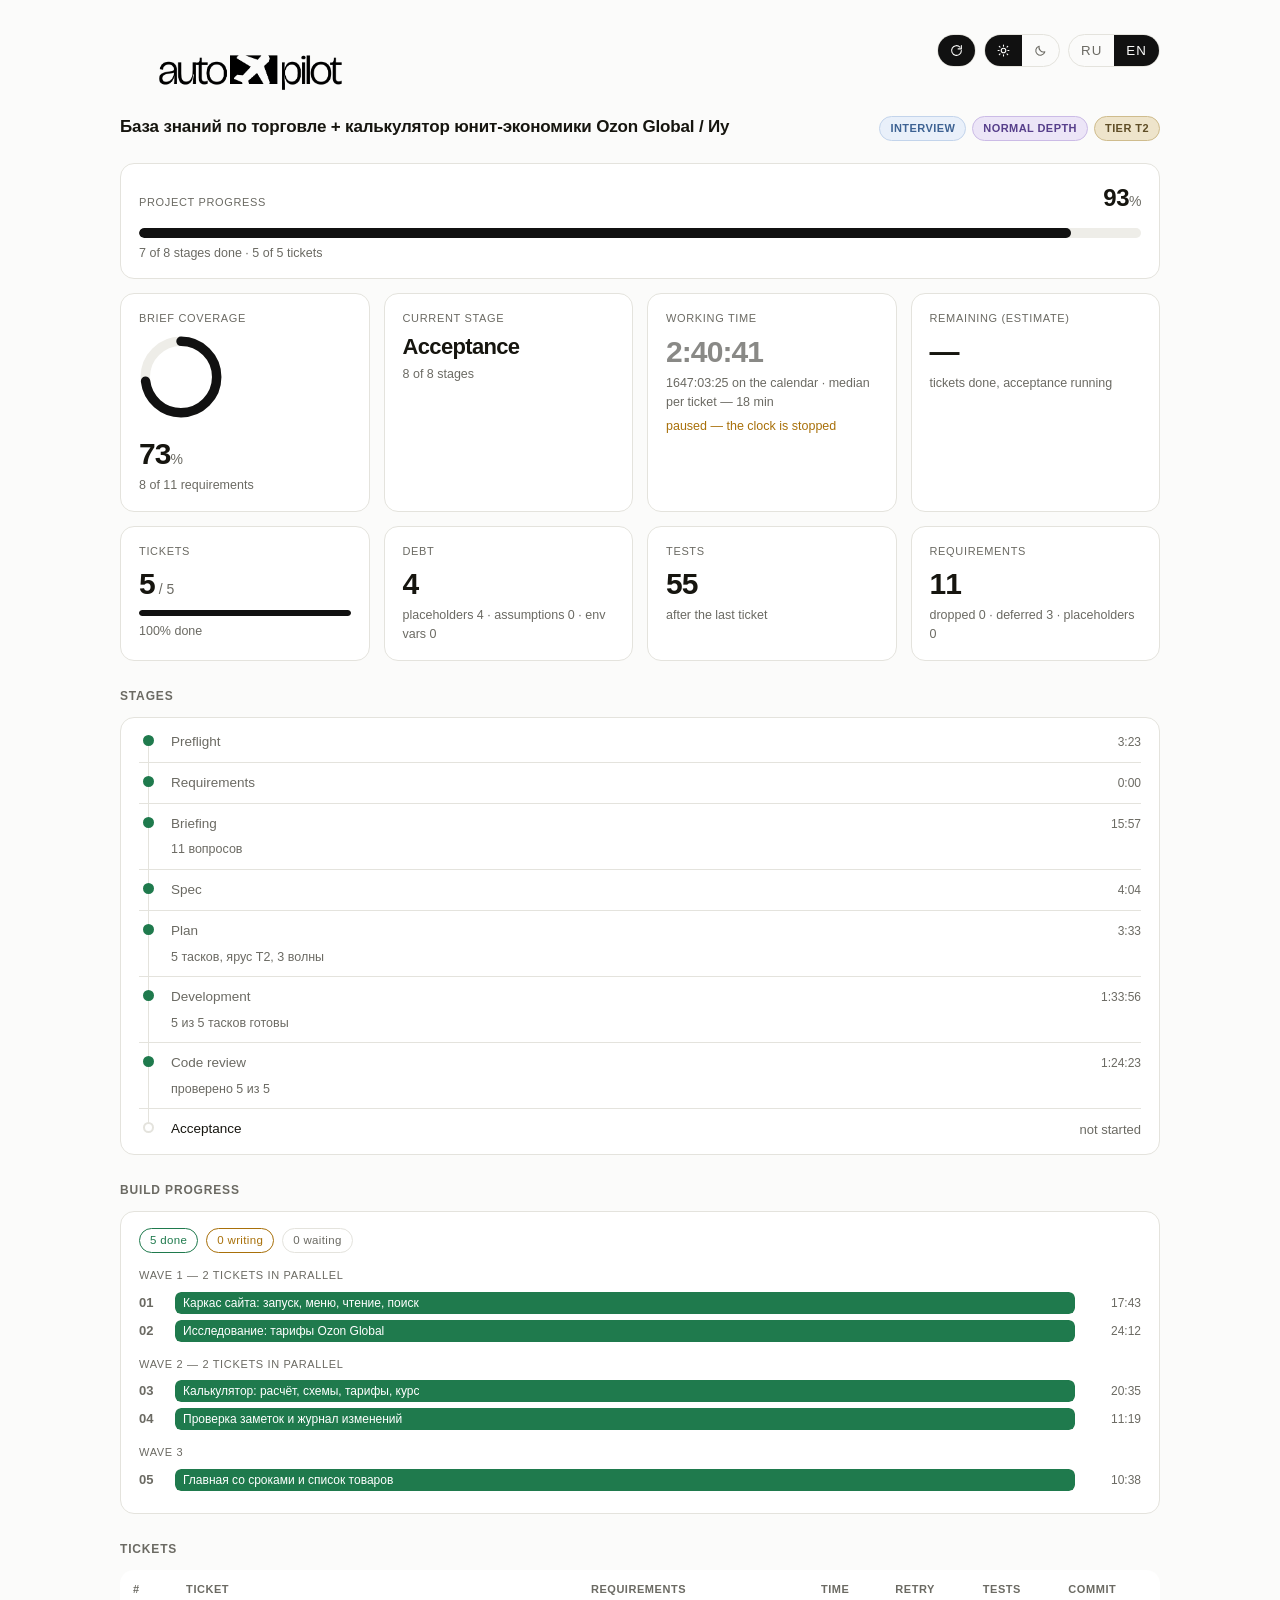
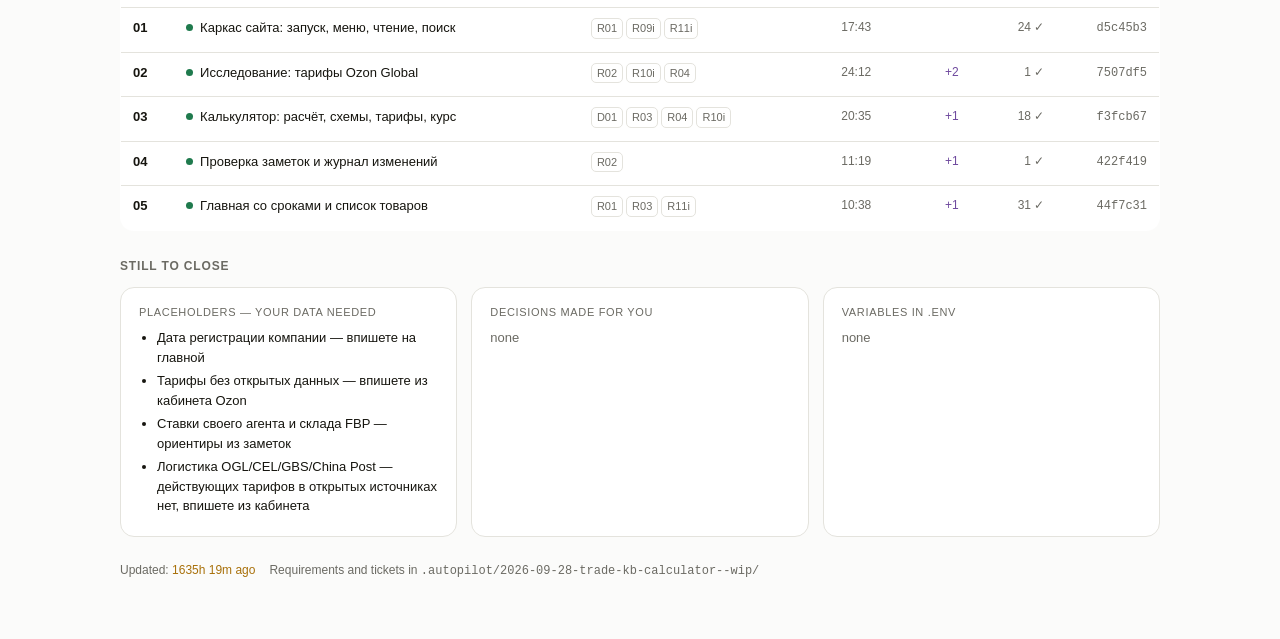
==== commit 84705db0: "Автопилот: таск 05 закрыт, разработка и ревью завершены Co-Authored-By: Claude Opus 5.5 <noreply@ant" ====
--- a/.autopilot/dashboard.html
+++ b/.autopilot/dashboard.html
@@ -254,7 +254,7 @@
      правке, снимок — на каждом вызове .autopilot/sync.py, и он же вписывает
      файл в страницу, так что снимок либо равен файлу, либо старше его.
      Между маркерами правит только sync.py; руками — никогда. -->
-<script>/*STATE-BEGIN*/window.STATE={"slug": "trade-kb-calculator", "dir": "2026-09-28-trade-kb-calculator--wip", "title": "База знаний по торговле + калькулятор юнит-экономики Ozon Global / Иу", "mode": "interview", "depth": "normal", "polish": null, "tier": "T2", "briefFile": "2026-09-28-brief.md", "memoryFile": "CLAUDE.md", "skillDir": "C:/Users/P famly/.claude/skills/autopilot", "startedAt": "2026-09-28T19:36:47+03:00", "updatedAt": "2026-09-28T20:34:03+03:00", "finishedAt": null, "stages": [{"id": "preflight", "status": "done", "startedAt": "2026-09-28T19:36:47+03:00", "finishedAt": "2026-09-28T19:40:10+03:00"}, {"id": "manifest", "status": "done", "startedAt": "2026-09-28T19:40:10+03:00", "finishedAt": "2026-09-28T19:39:02+03:00"}, {"id": "briefing", "status": "done", "startedAt": "2026-09-28T19:39:02+03:00", "finishedAt": "2026-09-28T19:54:59+03:00", "note": "11 вопросов"}, {"id": "spec", "status": "done", "startedAt": "2026-09-28T19:50:55+03:00", "finishedAt": "2026-09-28T19:54:59+03:00"}, {"id": "plan", "status": "done", "startedAt": "2026-09-28T19:54:59+03:00", "note": "5 тасков, ярус T2, 3 волны", "finishedAt": "2026-09-28T19:58:32+03:00"}, {"id": "build", "status": "active", "startedAt": "2026-09-28T19:58:32+03:00", "note": "3 из 5 тасков готовы"}, {"id": "review", "status": "active", "startedAt": "2026-09-28T20:08:05+03:00", "note": "проверено 3 из 5; 03 в ремонте"}, {"id": "final", "status": "pending"}], "requirements": {"total": 11, "done": 0, "inTicket": 8, "inSpec": 0, "placeholder": 0, "deferred": 3, "dropped": 0}, "tickets": [{"id": "01", "title": "Каркас сайта: запуск, меню, чтение, поиск", "requirements": ["R01", "R09i", "R11i"], "blockedBy": [], "wave": 1, "zone": ["app/server.py", "app/web/ (каркас)", "Запустить.bat"], "status": "done", "retries": 0, "repairs": 0, "handoffs": 0, "startedAt": "2026-09-28T19:58:32+03:00", "finishedAt": "2026-09-28T20:16:15+03:00", "tests": {"passed": 24, "failed": 0}, "commit": "d5c45b3", "files": ["app/server.py", "app/web/", "Запустить.bat"]}, {"id": "02", "title": "Исследование: тарифы Ozon Global", "requirements": ["R02", "R10i", "R04"], "blockedBy": [], "wave": 1, "zone": ["Азия/Китай/05_*", "data/tariffs.default.json"], "status": "done", "retries": 0, "repairs": 2, "handoffs": 0, "startedAt": "2026-09-28T19:58:32+03:00", "repairFindings": ["R02: комиссии и логистика все null — нужен действующий источник 2025-12+/2026 или явный отказ", "D01: нет unit у листьев (RUB/EUR/share), нет bands в заметке", "OGL 2,79+0,0242 с сомнительной валютой → null; perGram unit CNY/RUB без /g"], "finishedAt": "2026-09-28T20:22:44+03:00", "commit": "7507df5", "tests": {"passed": 1, "failed": 0}, "files": ["data/tariffs.default.json", "Азия/Китай/05_Тарифы_Ozon_Global.md"]}, {"id": "03", "title": "Калькулятор: расчёт, схемы, тарифы, курс", "requirements": ["D01", "R03", "R04", "R10i"], "blockedBy": ["01"], "wave": 2, "zone": ["app/web/js/calc.js", "views/calc, views/tariffs"], "status": "repair", "retries": 0, "repairs": 1, "handoffs": 0, "startedAt": "2026-09-28T20:16:15+03:00", "repairFindings": ["решение 11: «лучшая» и цены под маржу без пометки «неполный» — D выигрывает за счёт null=0"]}, {"id": "04", "title": "Проверка заметок и журнал изменений", "requirements": ["R02"], "blockedBy": ["02"], "wave": 2, "zone": ["существующие .md", "README.md", "Журнал_изменений.md"], "status": "done", "retries": 0, "repairs": 1, "handoffs": 0, "startedAt": "2026-09-28T20:22:44+03:00", "repairFindings": ["Бразилия: вычет $20/$30 сверить с процитированной страницей Receita, расхождение упомянуть"], "finishedAt": "2026-09-28T20:34:03+03:00", "commit": "422f419", "tests": {"passed": 1, "failed": 0}, "files": ["заметки (9 файлов)", "README.md", "Журнал_изменений.md"]}, {"id": "05", "title": "Главная со сроками и список товаров", "requirements": ["R01", "R03", "R11i"], "blockedBy": ["03", "04"], "wave": 3, "zone": ["calendar.js", "views/home, views/products", "data/calendar.json"], "status": "pending", "retries": 0, "repairs": 0, "handoffs": 0}], "singlePass": null, "tests": {"passed": 41, "failed": 0}, "debt": {"placeholders": ["Дата регистрации компании — впишете на главной", "Тарифы без открытых данных — впишете из кабинета Ozon", "Ставки своего агента и склада FBP — ориентиры из заметок", "Логистика OGL/CEL/GBS/China Post — действующих тарифов в открытых источниках нет, впишете из кабинета"], "assumptions": [], "emptyEnv": []}, "additions": [], "coverage": {"findings": 9, "actions": ["ответы брифинга не попали в бриф → дописаны в «Дополнения» (закрывает 15 пунктов «есть в spec, нет в брифе» и «дополни её»)", "категории не названы → решение 16", "партнёры логистики и выбор тарифа → решение 17, ист. 11", "минимум рекламы в ₽ → решение 9", "параметры схем B/C/D → решение 18", "допустимые источники → решение 19"]}, "concerns": ["T01 test_server.py:243 — тест курса лезет во внутренность обработчика вместо make_server(rate_url=)", "T01 docs.js/search.js — norm и подсветка продублированы, папка из пути в двух местах", "T01 docs.js:160 — HTML из marked вставляется без очистки (заметки свои — решить осознанно)", "T01 server.py:284 — проверка порта без SO_EXCLUSIVEADDRUSE на Windows", "T01 поиск — во фрагментах сырой markdown", "T01 375px — не проверено в браузере, body overflow-x:hidden может прятать переполнение", "T02 комиссии — сторонний источник (China Consult, 07.2026), не официальная справка Ozon", "T02 сопоставление категорий Ozon сделано без доступа к официальному справочнику", "T03 views/calc.js:323 — цена под маржу при null-логистике без пометки «неполный» в ячейке", "T03 views/calc.js:289 — null-тариф показан как «0,00 ¥», у «лучшей» нет пометки неполного расчёта", "T03 calc.test.mjs — нет теста incomplete у priceForMargin/breakeven/compareSchemes при всей логистике null", "T03 calc.js:243 — percentShare дублирует удержания computeUnit", "T03 подписи налоговых режимов захардкожены", "T03 eurRate нигде не задаётся — предупреждение dutyFree не срабатывает", "T03 три словаря названий строк + ORDER; схемы A–D объявлены дважды; два разборщика чисел", "T03 style.css .small продублирован", "T03 tariffs.js — «моя правка (из кабинета)» утверждает происхождение", "T03 tests/index.js — import без await/catch", "T04 Бразилия: вычет $20/$30 — официальная страница недоступна, расхождение записано с вопросом", "T04 апостиль подтверждён hcch.net (вне списка решения 19, но официальный)", "T04 вопросы адресованы также консультанту/менеджерам площадок, не только бухгалтеру/агенту/Ozon"], "reviewers": {"manifestSpec": "rev-ms", "craft": "rev-craft", "manifestSpec2": "rev-ms2"}, "blind": null};/*STATE-END*/</script>
+<script>/*STATE-BEGIN*/window.STATE={"slug": "trade-kb-calculator", "dir": "2026-09-28-trade-kb-calculator--wip", "title": "База знаний по торговле + калькулятор юнит-экономики Ozon Global / Иу", "mode": "interview", "depth": "normal", "polish": null, "tier": "T2", "briefFile": "2026-09-28-brief.md", "memoryFile": "CLAUDE.md", "skillDir": "C:/Users/P famly/.claude/skills/autopilot", "startedAt": "2026-09-28T19:36:47+03:00", "updatedAt": "2026-09-29T07:21:04+03:00", "finishedAt": null, "stages": [{"id": "preflight", "status": "done", "startedAt": "2026-09-28T19:36:47+03:00", "finishedAt": "2026-09-28T19:40:10+03:00"}, {"id": "manifest", "status": "done", "startedAt": "2026-09-28T19:40:10+03:00", "finishedAt": "2026-09-28T19:39:02+03:00"}, {"id": "briefing", "status": "done", "startedAt": "2026-09-28T19:39:02+03:00", "finishedAt": "2026-09-28T19:54:59+03:00", "note": "11 вопросов"}, {"id": "spec", "status": "done", "startedAt": "2026-09-28T19:50:55+03:00", "finishedAt": "2026-09-28T19:54:59+03:00"}, {"id": "plan", "status": "done", "startedAt": "2026-09-28T19:54:59+03:00", "note": "5 тасков, ярус T2, 3 волны", "finishedAt": "2026-09-28T19:58:32+03:00"}, {"id": "build", "status": "done", "startedAt": "2026-09-28T19:58:32+03:00", "note": "5 из 5 тасков готовы", "finishedAt": "2026-09-29T07:21:04+03:00"}, {"id": "review", "status": "done", "startedAt": "2026-09-28T20:08:05+03:00", "note": "проверено 5 из 5", "finishedAt": "2026-09-29T07:21:04+03:00"}, {"id": "final", "status": "pending"}], "requirements": {"total": 11, "done": 8, "inTicket": 0, "inSpec": 0, "placeholder": 0, "deferred": 3, "dropped": 0}, "tickets": [{"id": "01", "title": "Каркас сайта: запуск, меню, чтение, поиск", "requirements": ["R01", "R09i", "R11i"], "blockedBy": [], "wave": 1, "zone": ["app/server.py", "app/web/ (каркас)", "Запустить.bat"], "status": "done", "retries": 0, "repairs": 0, "handoffs": 0, "startedAt": "2026-09-28T19:58:32+03:00", "finishedAt": "2026-09-28T20:16:15+03:00", "tests": {"passed": 24, "failed": 0}, "commit": "d5c45b3", "files": ["app/server.py", "app/web/", "Запустить.bat"]}, {"id": "02", "title": "Исследование: тарифы Ozon Global", "requirements": ["R02", "R10i", "R04"], "blockedBy": [], "wave": 1, "zone": ["Азия/Китай/05_*", "data/tariffs.default.json"], "status": "done", "retries": 0, "repairs": 2, "handoffs": 0, "startedAt": "2026-09-28T19:58:32+03:00", "repairFindings": ["R02: комиссии и логистика все null — нужен действующий источник 2025-12+/2026 или явный отказ", "D01: нет unit у листьев (RUB/EUR/share), нет bands в заметке", "OGL 2,79+0,0242 с сомнительной валютой → null; perGram unit CNY/RUB без /g"], "finishedAt": "2026-09-28T20:22:44+03:00", "commit": "7507df5", "tests": {"passed": 1, "failed": 0}, "files": ["data/tariffs.default.json", "Азия/Китай/05_Тарифы_Ozon_Global.md"]}, {"id": "03", "title": "Калькулятор: расчёт, схемы, тарифы, курс", "requirements": ["D01", "R03", "R04", "R10i"], "blockedBy": ["01"], "wave": 2, "zone": ["app/web/js/calc.js", "views/calc, views/tariffs"], "status": "done", "retries": 0, "repairs": 1, "handoffs": 0, "startedAt": "2026-09-28T20:16:15+03:00", "repairFindings": ["решение 11: «лучшая» и цены под маржу без пометки «неполный» — D выигрывает за счёт null=0"], "finishedAt": "2026-09-28T20:36:50+03:00", "commit": "f3fcb67", "tests": {"passed": 18, "failed": 0}, "files": ["app/web/js/calc.js", "app/web/js/views/calc.js", "app/web/js/views/tariffs.js"]}, {"id": "04", "title": "Проверка заметок и журнал изменений", "requirements": ["R02"], "blockedBy": ["02"], "wave": 2, "zone": ["существующие .md", "README.md", "Журнал_изменений.md"], "status": "done", "retries": 0, "repairs": 1, "handoffs": 0, "startedAt": "2026-09-28T20:22:44+03:00", "repairFindings": ["Бразилия: вычет $20/$30 сверить с процитированной страницей Receita, расхождение упомянуть"], "finishedAt": "2026-09-28T20:34:03+03:00", "commit": "422f419", "tests": {"passed": 1, "failed": 0}, "files": ["заметки (9 файлов)", "README.md", "Журнал_изменений.md"]}, {"id": "05", "title": "Главная со сроками и список товаров", "requirements": ["R01", "R03", "R11i"], "blockedBy": ["03", "04"], "wave": 3, "zone": ["calendar.js", "views/home, views/products", "data/calendar.json"], "status": "done", "retries": 0, "repairs": 1, "handoffs": 0, "startedAt": "2026-09-29T07:10:26+03:00", "tests": {"passed": 31, "failed": 0}, "finishedAt": "2026-09-29T07:21:04+03:00", "commit": "44f7c31", "repairFindings": ["views/calc.js переведён с CRLF на LF — дифф на весь файл; возвращены CRLF"], "files": ["app/web/js/calendar.js", "app/web/js/views/home.js", "app/web/js/views/products.js", "app/web/js/views/calc.js", "data/calendar.json"]}], "singlePass": null, "tests": {"passed": 55, "failed": 0}, "debt": {"placeholders": ["Дата регистрации компании — впишете на главной", "Тарифы без открытых данных — впишете из кабинета Ozon", "Ставки своего агента и склада FBP — ориентиры из заметок", "Логистика OGL/CEL/GBS/China Post — действующих тарифов в открытых источниках нет, впишете из кабинета"], "assumptions": [], "emptyEnv": []}, "additions": [], "coverage": {"findings": 9, "actions": ["ответы брифинга не попали в бриф → дописаны в «Дополнения» (закрывает 15 пунктов «есть в spec, нет в брифе» и «дополни её»)", "категории не названы → решение 16", "партнёры логистики и выбор тарифа → решение 17, ист. 11", "минимум рекламы в ₽ → решение 9", "параметры схем B/C/D → решение 18", "допустимые источники → решение 19"]}, "concerns": ["T01 test_server.py:243 — тест курса лезет во внутренность обработчика вместо make_server(rate_url=)", "T01 docs.js/search.js — norm и подсветка продублированы, папка из пути в двух местах", "T01 docs.js:160 — HTML из marked вставляется без очистки (заметки свои — решить осознанно)", "T01 server.py:284 — проверка порта без SO_EXCLUSIVEADDRUSE на Windows", "T01 поиск — во фрагментах сырой markdown", "T01 375px — не проверено в браузере, body overflow-x:hidden может прятать переполнение", "T02 комиссии — сторонний источник (China Consult, 07.2026), не официальная справка Ozon", "T02 сопоставление категорий Ozon сделано без доступа к официальному справочнику", "T03 views/calc.js:323 — цена под маржу при null-логистике без пометки «неполный» в ячейке", "T03 views/calc.js:289 — null-тариф показан как «0,00 ¥», у «лучшей» нет пометки неполного расчёта", "T03 calc.test.mjs — нет теста incomplete у priceForMargin/breakeven/compareSchemes при всей логистике null", "T03 calc.js:243 — percentShare дублирует удержания computeUnit", "T03 подписи налоговых режимов захардкожены", "T03 eurRate нигде не задаётся — предупреждение dutyFree не срабатывает", "T03 три словаря названий строк + ORDER; схемы A–D объявлены дважды; два разборщика чисел", "T03 style.css .small продублирован", "T03 tariffs.js — «моя правка (из кабинета)» утверждает происхождение", "T03 tests/index.js — import без await/catch", "T04 Бразилия: вычет $20/$30 — официальная страница недоступна, расхождение записано с вопросом", "T04 апостиль подтверждён hcch.net (вне списка решения 19, но официальный)", "T04 вопросы адресованы также консультанту/менеджерам площадок, не только бухгалтеру/агенту/Ozon", "T05 views/calc.js:187 — кнопка «Сохранить как новый» сверх спеки", "T05 home.js:68 — вторая кнопка «Мои товары» на главной, в спеке нет", "T05 calendar.json:17 — «Декабрь» из README развёрнут в 31 декабря", "T05 products.js:101 — словарь INCOMPLETE_NAMES продублирован из views/calc.js (импорт возможен)", "T05 app.js:11 — неиспользуемая заглушка stub", "T05 products.js:129 — запасной выбор логистики (первая) расходится с калькулятором (самая дешёвая)", "T05 home.js:12 — daysLeft считает даты сам, мимо calendar.upcoming", "T05 слияние settings написано трижды (home, products, calc)", "T05 products.js:152 — BOM невидимым символом в исходнике", "T05 products.js:166 — умолчания settings скопированы из views/calc.js", "T05 computeRow без теста — пересчёт по схеме проверяется только в браузере", "T05 клики «Сохранить в список» и «Открыть в калькуляторе → сохранить» вживую не прогонялись"], "reviewers": {"manifestSpec": "rev-ms3", "craft": "rev-craft2"}, "blind": null};/*STATE-END*/</script>
 <script src="state.js"></script>
 
 <script>
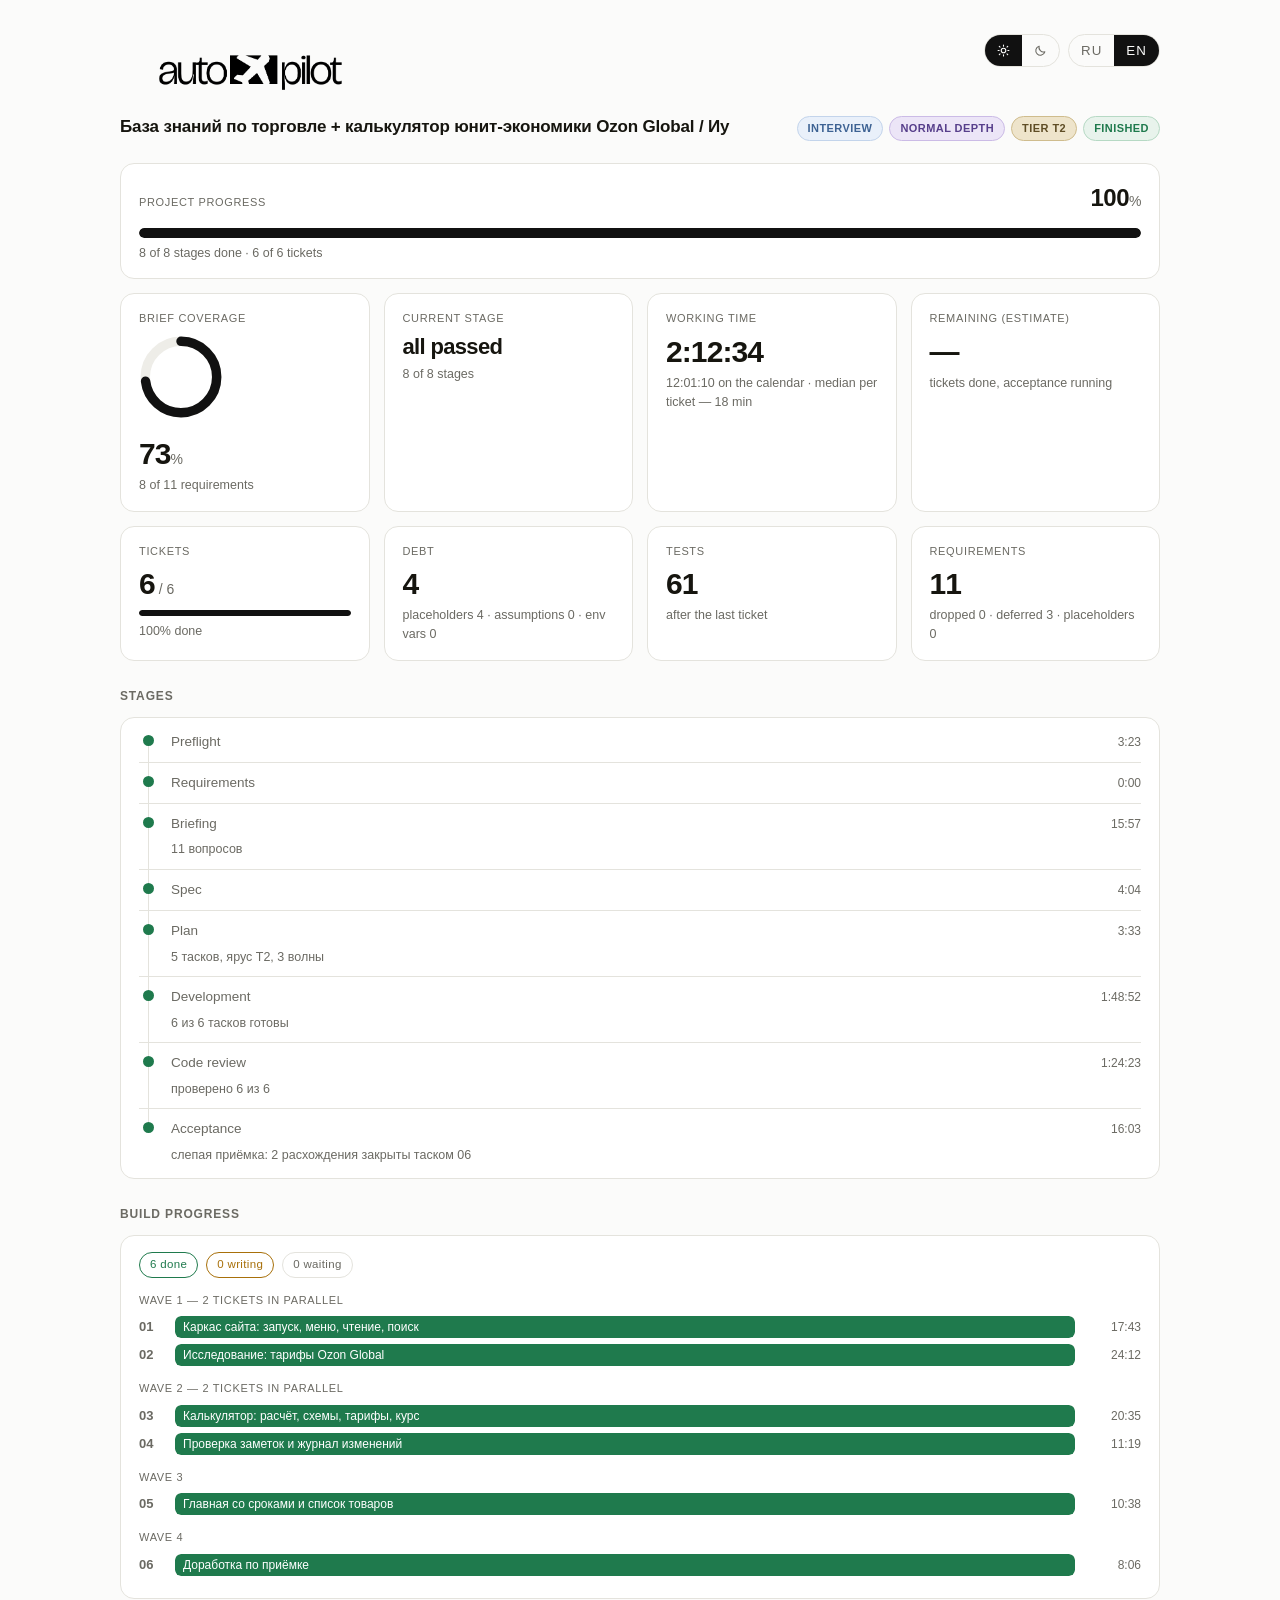
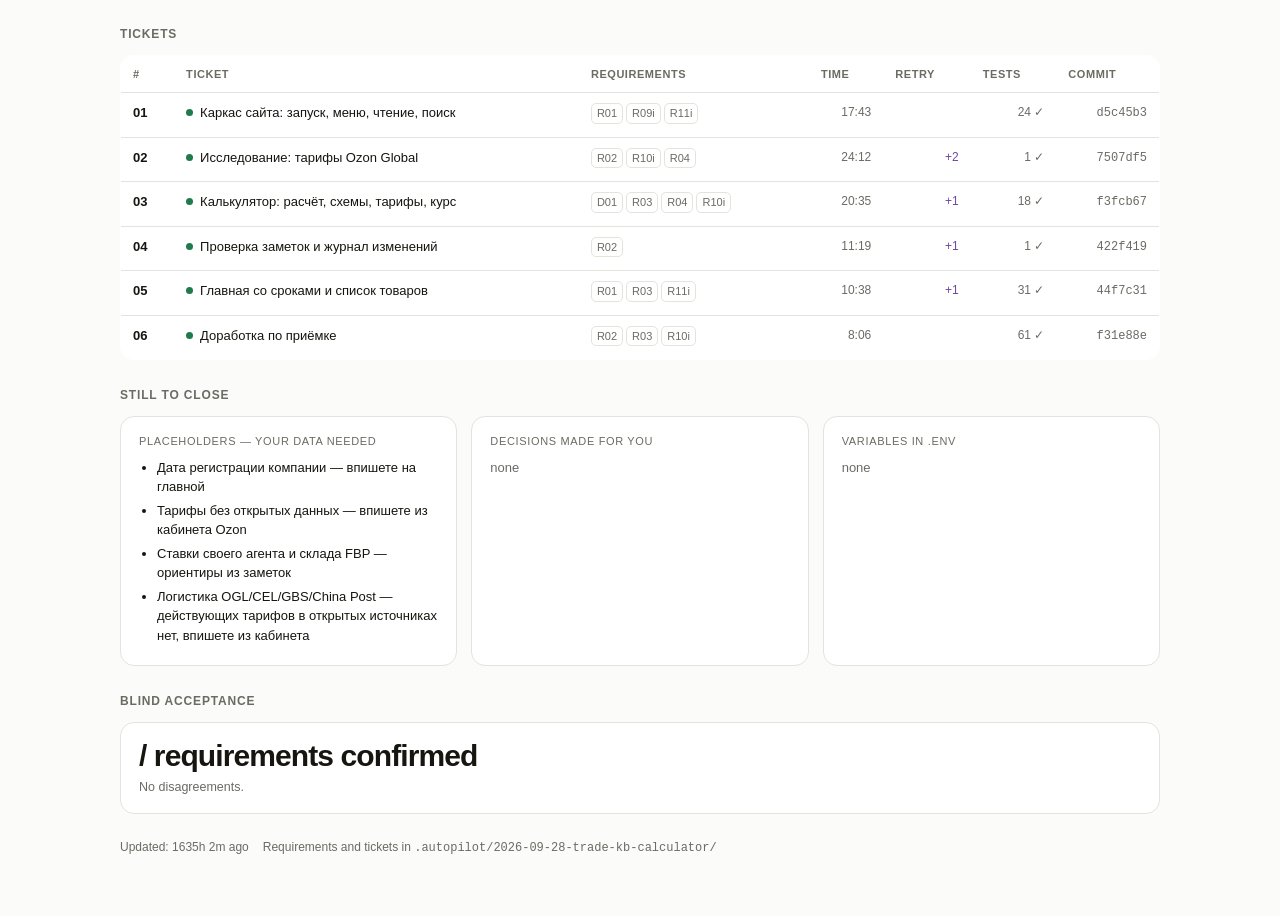
==== commit 5acce03d: "Автопилот: прогон trade-kb-calculator сдан Co-Authored-By: Claude Opus 5.5 <noreply@anthropic.com>" ====
--- a/.autopilot/dashboard.html
+++ b/.autopilot/dashboard.html
@@ -254,7 +254,7 @@
      правке, снимок — на каждом вызове .autopilot/sync.py, и он же вписывает
      файл в страницу, так что снимок либо равен файлу, либо старше его.
      Между маркерами правит только sync.py; руками — никогда. -->
-<script>/*STATE-BEGIN*/window.STATE={"slug": "trade-kb-calculator", "dir": "2026-09-28-trade-kb-calculator--wip", "title": "База знаний по торговле + калькулятор юнит-экономики Ozon Global / Иу", "mode": "interview", "depth": "normal", "polish": null, "tier": "T2", "briefFile": "2026-09-28-brief.md", "memoryFile": "CLAUDE.md", "skillDir": "C:/Users/P famly/.claude/skills/autopilot", "startedAt": "2026-09-28T19:36:47+03:00", "updatedAt": "2026-09-29T07:21:04+03:00", "finishedAt": null, "stages": [{"id": "preflight", "status": "done", "startedAt": "2026-09-28T19:36:47+03:00", "finishedAt": "2026-09-28T19:40:10+03:00"}, {"id": "manifest", "status": "done", "startedAt": "2026-09-28T19:40:10+03:00", "finishedAt": "2026-09-28T19:39:02+03:00"}, {"id": "briefing", "status": "done", "startedAt": "2026-09-28T19:39:02+03:00", "finishedAt": "2026-09-28T19:54:59+03:00", "note": "11 вопросов"}, {"id": "spec", "status": "done", "startedAt": "2026-09-28T19:50:55+03:00", "finishedAt": "2026-09-28T19:54:59+03:00"}, {"id": "plan", "status": "done", "startedAt": "2026-09-28T19:54:59+03:00", "note": "5 тасков, ярус T2, 3 волны", "finishedAt": "2026-09-28T19:58:32+03:00"}, {"id": "build", "status": "done", "startedAt": "2026-09-28T19:58:32+03:00", "note": "5 из 5 тасков готовы", "finishedAt": "2026-09-29T07:21:04+03:00"}, {"id": "review", "status": "done", "startedAt": "2026-09-28T20:08:05+03:00", "note": "проверено 5 из 5", "finishedAt": "2026-09-29T07:21:04+03:00"}, {"id": "final", "status": "pending"}], "requirements": {"total": 11, "done": 8, "inTicket": 0, "inSpec": 0, "placeholder": 0, "deferred": 3, "dropped": 0}, "tickets": [{"id": "01", "title": "Каркас сайта: запуск, меню, чтение, поиск", "requirements": ["R01", "R09i", "R11i"], "blockedBy": [], "wave": 1, "zone": ["app/server.py", "app/web/ (каркас)", "Запустить.bat"], "status": "done", "retries": 0, "repairs": 0, "handoffs": 0, "startedAt": "2026-09-28T19:58:32+03:00", "finishedAt": "2026-09-28T20:16:15+03:00", "tests": {"passed": 24, "failed": 0}, "commit": "d5c45b3", "files": ["app/server.py", "app/web/", "Запустить.bat"]}, {"id": "02", "title": "Исследование: тарифы Ozon Global", "requirements": ["R02", "R10i", "R04"], "blockedBy": [], "wave": 1, "zone": ["Азия/Китай/05_*", "data/tariffs.default.json"], "status": "done", "retries": 0, "repairs": 2, "handoffs": 0, "startedAt": "2026-09-28T19:58:32+03:00", "repairFindings": ["R02: комиссии и логистика все null — нужен действующий источник 2025-12+/2026 или явный отказ", "D01: нет unit у листьев (RUB/EUR/share), нет bands в заметке", "OGL 2,79+0,0242 с сомнительной валютой → null; perGram unit CNY/RUB без /g"], "finishedAt": "2026-09-28T20:22:44+03:00", "commit": "7507df5", "tests": {"passed": 1, "failed": 0}, "files": ["data/tariffs.default.json", "Азия/Китай/05_Тарифы_Ozon_Global.md"]}, {"id": "03", "title": "Калькулятор: расчёт, схемы, тарифы, курс", "requirements": ["D01", "R03", "R04", "R10i"], "blockedBy": ["01"], "wave": 2, "zone": ["app/web/js/calc.js", "views/calc, views/tariffs"], "status": "done", "retries": 0, "repairs": 1, "handoffs": 0, "startedAt": "2026-09-28T20:16:15+03:00", "repairFindings": ["решение 11: «лучшая» и цены под маржу без пометки «неполный» — D выигрывает за счёт null=0"], "finishedAt": "2026-09-28T20:36:50+03:00", "commit": "f3fcb67", "tests": {"passed": 18, "failed": 0}, "files": ["app/web/js/calc.js", "app/web/js/views/calc.js", "app/web/js/views/tariffs.js"]}, {"id": "04", "title": "Проверка заметок и журнал изменений", "requirements": ["R02"], "blockedBy": ["02"], "wave": 2, "zone": ["существующие .md", "README.md", "Журнал_изменений.md"], "status": "done", "retries": 0, "repairs": 1, "handoffs": 0, "startedAt": "2026-09-28T20:22:44+03:00", "repairFindings": ["Бразилия: вычет $20/$30 сверить с процитированной страницей Receita, расхождение упомянуть"], "finishedAt": "2026-09-28T20:34:03+03:00", "commit": "422f419", "tests": {"passed": 1, "failed": 0}, "files": ["заметки (9 файлов)", "README.md", "Журнал_изменений.md"]}, {"id": "05", "title": "Главная со сроками и список товаров", "requirements": ["R01", "R03", "R11i"], "blockedBy": ["03", "04"], "wave": 3, "zone": ["calendar.js", "views/home, views/products", "data/calendar.json"], "status": "done", "retries": 0, "repairs": 1, "handoffs": 0, "startedAt": "2026-09-29T07:10:26+03:00", "tests": {"passed": 31, "failed": 0}, "finishedAt": "2026-09-29T07:21:04+03:00", "commit": "44f7c31", "repairFindings": ["views/calc.js переведён с CRLF на LF — дифф на весь файл; возвращены CRLF"], "files": ["app/web/js/calendar.js", "app/web/js/views/home.js", "app/web/js/views/products.js", "app/web/js/views/calc.js", "data/calendar.json"]}], "singlePass": null, "tests": {"passed": 55, "failed": 0}, "debt": {"placeholders": ["Дата регистрации компании — впишете на главной", "Тарифы без открытых данных — впишете из кабинета Ozon", "Ставки своего агента и склада FBP — ориентиры из заметок", "Логистика OGL/CEL/GBS/China Post — действующих тарифов в открытых источниках нет, впишете из кабинета"], "assumptions": [], "emptyEnv": []}, "additions": [], "coverage": {"findings": 9, "actions": ["ответы брифинга не попали в бриф → дописаны в «Дополнения» (закрывает 15 пунктов «есть в spec, нет в брифе» и «дополни её»)", "категории не названы → решение 16", "партнёры логистики и выбор тарифа → решение 17, ист. 11", "минимум рекламы в ₽ → решение 9", "параметры схем B/C/D → решение 18", "допустимые источники → решение 19"]}, "concerns": ["T01 test_server.py:243 — тест курса лезет во внутренность обработчика вместо make_server(rate_url=)", "T01 docs.js/search.js — norm и подсветка продублированы, папка из пути в двух местах", "T01 docs.js:160 — HTML из marked вставляется без очистки (заметки свои — решить осознанно)", "T01 server.py:284 — проверка порта без SO_EXCLUSIVEADDRUSE на Windows", "T01 поиск — во фрагментах сырой markdown", "T01 375px — не проверено в браузере, body overflow-x:hidden может прятать переполнение", "T02 комиссии — сторонний источник (China Consult, 07.2026), не официальная справка Ozon", "T02 сопоставление категорий Ozon сделано без доступа к официальному справочнику", "T03 views/calc.js:323 — цена под маржу при null-логистике без пометки «неполный» в ячейке", "T03 views/calc.js:289 — null-тариф показан как «0,00 ¥», у «лучшей» нет пометки неполного расчёта", "T03 calc.test.mjs — нет теста incomplete у priceForMargin/breakeven/compareSchemes при всей логистике null", "T03 calc.js:243 — percentShare дублирует удержания computeUnit", "T03 подписи налоговых режимов захардкожены", "T03 eurRate нигде не задаётся — предупреждение dutyFree не срабатывает", "T03 три словаря названий строк + ORDER; схемы A–D объявлены дважды; два разборщика чисел", "T03 style.css .small продублирован", "T03 tariffs.js — «моя правка (из кабинета)» утверждает происхождение", "T03 tests/index.js — import без await/catch", "T04 Бразилия: вычет $20/$30 — официальная страница недоступна, расхождение записано с вопросом", "T04 апостиль подтверждён hcch.net (вне списка решения 19, но официальный)", "T04 вопросы адресованы также консультанту/менеджерам площадок, не только бухгалтеру/агенту/Ozon", "T05 views/calc.js:187 — кнопка «Сохранить как новый» сверх спеки", "T05 home.js:68 — вторая кнопка «Мои товары» на главной, в спеке нет", "T05 calendar.json:17 — «Декабрь» из README развёрнут в 31 декабря", "T05 products.js:101 — словарь INCOMPLETE_NAMES продублирован из views/calc.js (импорт возможен)", "T05 app.js:11 — неиспользуемая заглушка stub", "T05 products.js:129 — запасной выбор логистики (первая) расходится с калькулятором (самая дешёвая)", "T05 home.js:12 — daysLeft считает даты сам, мимо calendar.upcoming", "T05 слияние settings написано трижды (home, products, calc)", "T05 products.js:152 — BOM невидимым символом в исходнике", "T05 products.js:166 — умолчания settings скопированы из views/calc.js", "T05 computeRow без теста — пересчёт по схеме проверяется только в браузере", "T05 клики «Сохранить в список» и «Открыть в калькуляторе → сохранить» вживую не прогонялись"], "reviewers": {"manifestSpec": "rev-ms3", "craft": "rev-craft2"}, "blind": null};/*STATE-END*/</script>
+<script>/*STATE-BEGIN*/window.STATE={"slug": "trade-kb-calculator", "dir": "2026-09-28-trade-kb-calculator", "title": "База знаний по торговле + калькулятор юнит-экономики Ozon Global / Иу", "mode": "interview", "depth": "normal", "polish": null, "tier": "T2", "briefFile": "2026-09-28-brief.md", "memoryFile": "CLAUDE.md", "skillDir": "C:/Users/P famly/.claude/skills/autopilot", "startedAt": "2026-09-28T19:36:47+03:00", "updatedAt": "2026-09-29T07:37:57+03:00", "finishedAt": "2026-09-29T07:37:57+03:00", "stages": [{"id": "preflight", "status": "done", "startedAt": "2026-09-28T19:36:47+03:00", "finishedAt": "2026-09-28T19:40:10+03:00"}, {"id": "manifest", "status": "done", "startedAt": "2026-09-28T19:40:10+03:00", "finishedAt": "2026-09-28T19:39:02+03:00"}, {"id": "briefing", "status": "done", "startedAt": "2026-09-28T19:39:02+03:00", "finishedAt": "2026-09-28T19:54:59+03:00", "note": "11 вопросов"}, {"id": "spec", "status": "done", "startedAt": "2026-09-28T19:50:55+03:00", "finishedAt": "2026-09-28T19:54:59+03:00"}, {"id": "plan", "status": "done", "startedAt": "2026-09-28T19:54:59+03:00", "note": "5 тасков, ярус T2, 3 волны", "finishedAt": "2026-09-28T19:58:32+03:00"}, {"id": "build", "status": "done", "startedAt": "2026-09-28T19:58:32+03:00", "note": "6 из 6 тасков готовы", "finishedAt": "2026-09-29T07:36:00+03:00"}, {"id": "review", "status": "done", "startedAt": "2026-09-28T20:08:05+03:00", "note": "проверено 6 из 6", "finishedAt": "2026-09-29T07:21:04+03:00"}, {"id": "final", "status": "done", "startedAt": "2026-09-29T07:21:54+03:00", "note": "слепая приёмка: 2 расхождения закрыты таском 06", "finishedAt": "2026-09-29T07:37:57+03:00"}], "requirements": {"total": 11, "done": 8, "inTicket": 0, "inSpec": 0, "placeholder": 0, "deferred": 3, "dropped": 0}, "tickets": [{"id": "01", "title": "Каркас сайта: запуск, меню, чтение, поиск", "requirements": ["R01", "R09i", "R11i"], "blockedBy": [], "wave": 1, "zone": ["app/server.py", "app/web/ (каркас)", "Запустить.bat"], "status": "done", "retries": 0, "repairs": 0, "handoffs": 0, "startedAt": "2026-09-28T19:58:32+03:00", "finishedAt": "2026-09-28T20:16:15+03:00", "tests": {"passed": 24, "failed": 0}, "commit": "d5c45b3", "files": ["app/server.py", "app/web/", "Запустить.bat"]}, {"id": "02", "title": "Исследование: тарифы Ozon Global", "requirements": ["R02", "R10i", "R04"], "blockedBy": [], "wave": 1, "zone": ["Азия/Китай/05_*", "data/tariffs.default.json"], "status": "done", "retries": 0, "repairs": 2, "handoffs": 0, "startedAt": "2026-09-28T19:58:32+03:00", "repairFindings": ["R02: комиссии и логистика все null — нужен действующий источник 2025-12+/2026 или явный отказ", "D01: нет unit у листьев (RUB/EUR/share), нет bands в заметке", "OGL 2,79+0,0242 с сомнительной валютой → null; perGram unit CNY/RUB без /g"], "finishedAt": "2026-09-28T20:22:44+03:00", "commit": "7507df5", "tests": {"passed": 1, "failed": 0}, "files": ["data/tariffs.default.json", "Азия/Китай/05_Тарифы_Ozon_Global.md"]}, {"id": "03", "title": "Калькулятор: расчёт, схемы, тарифы, курс", "requirements": ["D01", "R03", "R04", "R10i"], "blockedBy": ["01"], "wave": 2, "zone": ["app/web/js/calc.js", "views/calc, views/tariffs"], "status": "done", "retries": 0, "repairs": 1, "handoffs": 0, "startedAt": "2026-09-28T20:16:15+03:00", "repairFindings": ["решение 11: «лучшая» и цены под маржу без пометки «неполный» — D выигрывает за счёт null=0"], "finishedAt": "2026-09-28T20:36:50+03:00", "commit": "f3fcb67", "tests": {"passed": 18, "failed": 0}, "files": ["app/web/js/calc.js", "app/web/js/views/calc.js", "app/web/js/views/tariffs.js"]}, {"id": "04", "title": "Проверка заметок и журнал изменений", "requirements": ["R02"], "blockedBy": ["02"], "wave": 2, "zone": ["существующие .md", "README.md", "Журнал_изменений.md"], "status": "done", "retries": 0, "repairs": 1, "handoffs": 0, "startedAt": "2026-09-28T20:22:44+03:00", "repairFindings": ["Бразилия: вычет $20/$30 сверить с процитированной страницей Receita, расхождение упомянуть"], "finishedAt": "2026-09-28T20:34:03+03:00", "commit": "422f419", "tests": {"passed": 1, "failed": 0}, "files": ["заметки (9 файлов)", "README.md", "Журнал_изменений.md"]}, {"id": "05", "title": "Главная со сроками и список товаров", "requirements": ["R01", "R03", "R11i"], "blockedBy": ["03", "04"], "wave": 3, "zone": ["calendar.js", "views/home, views/products", "data/calendar.json"], "status": "done", "retries": 0, "repairs": 1, "handoffs": 0, "startedAt": "2026-09-29T07:10:26+03:00", "tests": {"passed": 31, "failed": 0}, "finishedAt": "2026-09-29T07:21:04+03:00", "commit": "44f7c31", "repairFindings": ["views/calc.js переведён с CRLF на LF — дифф на весь файл; возвращены CRLF"], "files": ["app/web/js/calendar.js", "app/web/js/views/home.js", "app/web/js/views/products.js", "app/web/js/views/calc.js", "data/calendar.json"]}, {"id": "06", "title": "Доработка по приёмке", "requirements": ["R02", "R03", "R10i"], "blockedBy": ["01", "02", "03", "04", "05"], "wave": 4, "zone": ["calc.js", "views/*", "shared.js", ".gitignore"], "status": "done", "retries": 0, "repairs": 0, "handoffs": 0, "startedAt": "2026-09-29T07:27:54+03:00", "finishedAt": "2026-09-29T07:36:00+03:00", "commit": "f31e88e", "tests": {"passed": 61, "failed": 0}, "files": ["app/web/js/shared.js", "app/web/js/calc.js", "app/web/js/views/*", "app/server.py", ".gitignore"]}], "singlePass": null, "tests": {"passed": 61, "failed": 0}, "debt": {"placeholders": ["Дата регистрации компании — впишете на главной", "Тарифы без открытых данных — впишете из кабинета Ozon", "Ставки своего агента и склада FBP — ориентиры из заметок", "Логистика OGL/CEL/GBS/China Post — действующих тарифов в открытых источниках нет, впишете из кабинета"], "assumptions": [], "emptyEnv": []}, "additions": [], "coverage": {"findings": 9, "actions": ["ответы брифинга не попали в бриф → дописаны в «Дополнения» (закрывает 15 пунктов «есть в spec, нет в брифе» и «дополни её»)", "категории не названы → решение 16", "партнёры логистики и выбор тарифа → решение 17, ист. 11", "минимум рекламы в ₽ → решение 9", "параметры схем B/C/D → решение 18", "допустимые источники → решение 19"]}, "concerns": ["T01 test_server.py:243 — тест курса лезет во внутренность обработчика вместо make_server(rate_url=)", "T01 docs.js/search.js — norm и подсветка продублированы, папка из пути в двух местах", "T01 docs.js:160 — HTML из marked вставляется без очистки (заметки свои — решить осознанно)", "T01 server.py:284 — проверка порта без SO_EXCLUSIVEADDRUSE на Windows", "T01 поиск — во фрагментах сырой markdown", "T01 375px — не проверено в браузере, body overflow-x:hidden может прятать переполнение", "T02 комиссии — сторонний источник (China Consult, 07.2026), не официальная справка Ozon", "T02 сопоставление категорий Ozon сделано без доступа к официальному справочнику", "T03 views/calc.js:323 — цена под маржу при null-логистике без пометки «неполный» в ячейке", "T03 views/calc.js:289 — null-тариф показан как «0,00 ¥», у «лучшей» нет пометки неполного расчёта", "T03 calc.test.mjs — нет теста incomplete у priceForMargin/breakeven/compareSchemes при всей логистике null", "T03 calc.js:243 — percentShare дублирует удержания computeUnit", "T03 подписи налоговых режимов захардкожены", "T03 eurRate нигде не задаётся — предупреждение dutyFree не срабатывает", "T03 три словаря названий строк + ORDER; схемы A–D объявлены дважды; два разборщика чисел", "T03 style.css .small продублирован", "T03 tariffs.js — «моя правка (из кабинета)» утверждает происхождение", "T03 tests/index.js — import без await/catch", "T04 Бразилия: вычет $20/$30 — официальная страница недоступна, расхождение записано с вопросом", "T04 апостиль подтверждён hcch.net (вне списка решения 19, но официальный)", "T04 вопросы адресованы также консультанту/менеджерам площадок, не только бухгалтеру/агенту/Ozon", "T05 views/calc.js:187 — кнопка «Сохранить как новый» сверх спеки", "T05 home.js:68 — вторая кнопка «Мои товары» на главной, в спеке нет", "T05 calendar.json:17 — «Декабрь» из README развёрнут в 31 декабря", "T05 products.js:101 — словарь INCOMPLETE_NAMES продублирован из views/calc.js (импорт возможен)", "T05 app.js:11 — неиспользуемая заглушка stub", "T05 products.js:129 — запасной выбор логистики (первая) расходится с калькулятором (самая дешёвая)", "T05 home.js:12 — daysLeft считает даты сам, мимо calendar.upcoming", "T05 слияние settings написано трижды (home, products, calc)", "T05 products.js:152 — BOM невидимым символом в исходнике", "T05 products.js:166 — умолчания settings скопированы из views/calc.js", "T05 computeRow без теста — пересчёт по схеме проверяется только в браузере", "T05 клики «Сохранить в список» и «Открыть в калькуляторе → сохранить» вживую не прогонялись", "T06 shared.js:9 — чистый calc.js через shared.js зависит от api.js (saveSettingsPatch стоит вынести в слой API)", "T06 tariffs.js:11, products.js:16 — реэкспорты SCHEME_NAMES/incompleteText, два пути импорта", "T06 tariffs.js:13 — LEAF_NAMES повторяет подписи из LINE_LABELS", "T06 tariffs.js:210 — ввод «5.» или «1e3» в поле тарифа теперь ошибка (раньше принимался)", "T06 saveSettingsPatch — правило «undefined удаляет поле» без теста", "T06 shared.test.mjs:28 — тест пересказывает константу SCHEMES", "T06 views/calc.js:293 — добавлена строка «лимит ≈ N ¥ — цена в пределах лимита»"], "reviewers": {"manifestSpec": "rev-ms3", "craft": "rev-craft2"}, "blind": {"drift": ["логистика: вписанный только фикс (50 ₽) не попадает в расчёт — нужен и фикс, и цена за грамм → исправлено в таске 06, перепроверено в браузере", "беспошлинный лимит 200 €: курс EUR ввести негде, проверка не выполняется → исправлено в таске 06, перепроверено в браузере"], "expected": ["логистика всех 7 тарифов пустая — впишете из кабинета Ozon; расчёты «неполный»", "FBP: нет цифр сборки и хранения — ориентиры/заглушки"], "extra": ["заметка 05 Тарифы", "ссылка на 1688 и заметка у товара", "пометка «пора перепроверить» >90 дней", "валюта цены ¥/₽", "флажок «Без рекламы»", "объёмный вес"], "notChecked": ["Запустить.bat (открывает окно)", "офлайн-курс", "добавление категории"]}};/*STATE-END*/</script>
 <script src="state.js"></script>
 
 <script>
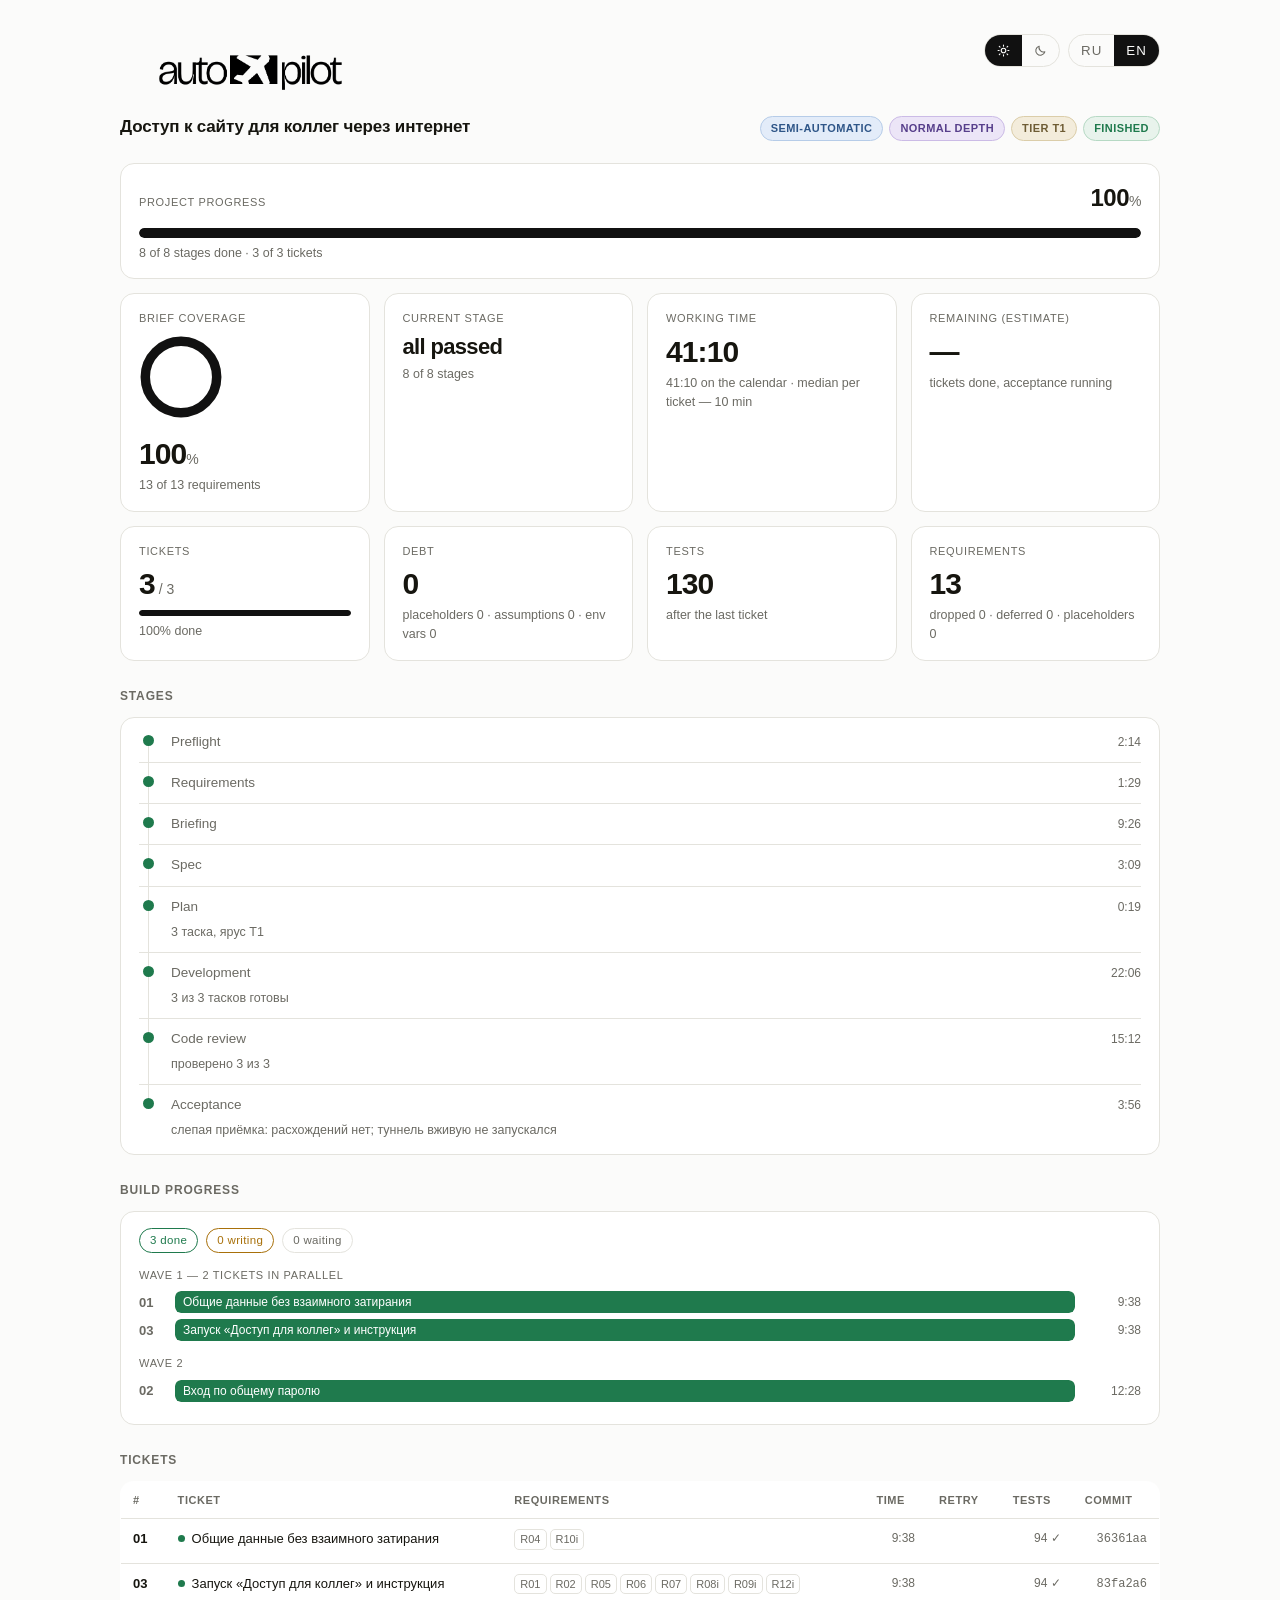
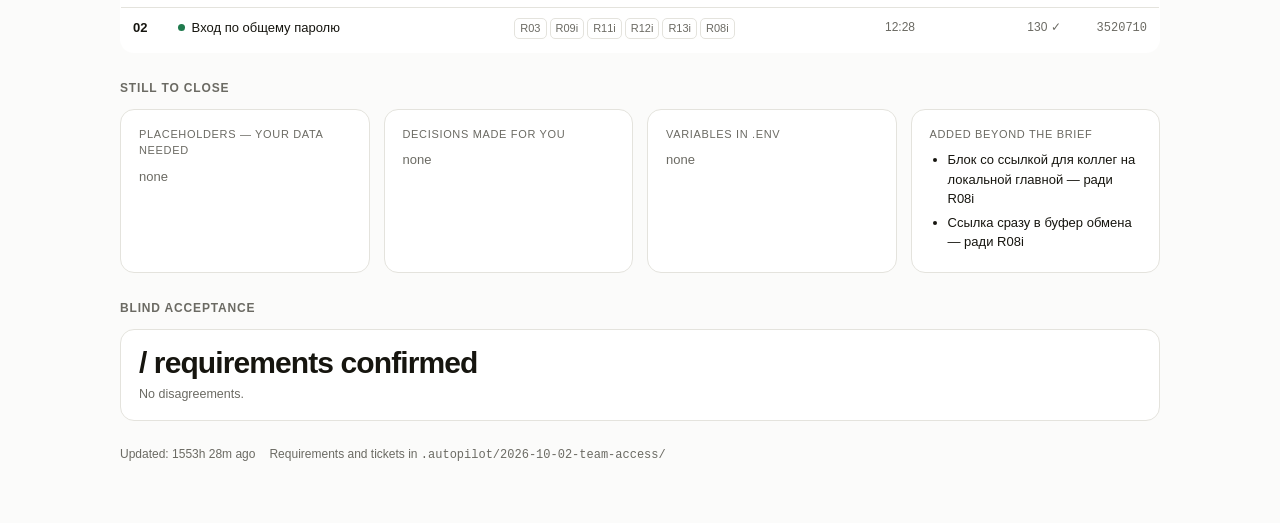
==== commit 680d8b13: "Автопилот: прогон team-access сдан Память проекта (CLAUDE.md) под новый режим «доступ для коллег»; з" ====
--- a/.autopilot/dashboard.html
+++ b/.autopilot/dashboard.html
@@ -254,7 +254,7 @@
      правке, снимок — на каждом вызове .autopilot/sync.py, и он же вписывает
      файл в страницу, так что снимок либо равен файлу, либо старше его.
      Между маркерами правит только sync.py; руками — никогда. -->
-<script>/*STATE-BEGIN*/window.STATE={"slug": "trade-kb-calculator", "dir": "2026-09-28-trade-kb-calculator", "title": "База знаний по торговле + калькулятор юнит-экономики Ozon Global / Иу", "mode": "interview", "depth": "normal", "polish": null, "tier": "T2", "briefFile": "2026-09-28-brief.md", "memoryFile": "CLAUDE.md", "skillDir": "C:/Users/P famly/.claude/skills/autopilot", "startedAt": "2026-09-28T19:36:47+03:00", "updatedAt": "2026-09-29T07:37:57+03:00", "finishedAt": "2026-09-29T07:37:57+03:00", "stages": [{"id": "preflight", "status": "done", "startedAt": "2026-09-28T19:36:47+03:00", "finishedAt": "2026-09-28T19:40:10+03:00"}, {"id": "manifest", "status": "done", "startedAt": "2026-09-28T19:40:10+03:00", "finishedAt": "2026-09-28T19:39:02+03:00"}, {"id": "briefing", "status": "done", "startedAt": "2026-09-28T19:39:02+03:00", "finishedAt": "2026-09-28T19:54:59+03:00", "note": "11 вопросов"}, {"id": "spec", "status": "done", "startedAt": "2026-09-28T19:50:55+03:00", "finishedAt": "2026-09-28T19:54:59+03:00"}, {"id": "plan", "status": "done", "startedAt": "2026-09-28T19:54:59+03:00", "note": "5 тасков, ярус T2, 3 волны", "finishedAt": "2026-09-28T19:58:32+03:00"}, {"id": "build", "status": "done", "startedAt": "2026-09-28T19:58:32+03:00", "note": "6 из 6 тасков готовы", "finishedAt": "2026-09-29T07:36:00+03:00"}, {"id": "review", "status": "done", "startedAt": "2026-09-28T20:08:05+03:00", "note": "проверено 6 из 6", "finishedAt": "2026-09-29T07:21:04+03:00"}, {"id": "final", "status": "done", "startedAt": "2026-09-29T07:21:54+03:00", "note": "слепая приёмка: 2 расхождения закрыты таском 06", "finishedAt": "2026-09-29T07:37:57+03:00"}], "requirements": {"total": 11, "done": 8, "inTicket": 0, "inSpec": 0, "placeholder": 0, "deferred": 3, "dropped": 0}, "tickets": [{"id": "01", "title": "Каркас сайта: запуск, меню, чтение, поиск", "requirements": ["R01", "R09i", "R11i"], "blockedBy": [], "wave": 1, "zone": ["app/server.py", "app/web/ (каркас)", "Запустить.bat"], "status": "done", "retries": 0, "repairs": 0, "handoffs": 0, "startedAt": "2026-09-28T19:58:32+03:00", "finishedAt": "2026-09-28T20:16:15+03:00", "tests": {"passed": 24, "failed": 0}, "commit": "d5c45b3", "files": ["app/server.py", "app/web/", "Запустить.bat"]}, {"id": "02", "title": "Исследование: тарифы Ozon Global", "requirements": ["R02", "R10i", "R04"], "blockedBy": [], "wave": 1, "zone": ["Азия/Китай/05_*", "data/tariffs.default.json"], "status": "done", "retries": 0, "repairs": 2, "handoffs": 0, "startedAt": "2026-09-28T19:58:32+03:00", "repairFindings": ["R02: комиссии и логистика все null — нужен действующий источник 2025-12+/2026 или явный отказ", "D01: нет unit у листьев (RUB/EUR/share), нет bands в заметке", "OGL 2,79+0,0242 с сомнительной валютой → null; perGram unit CNY/RUB без /g"], "finishedAt": "2026-09-28T20:22:44+03:00", "commit": "7507df5", "tests": {"passed": 1, "failed": 0}, "files": ["data/tariffs.default.json", "Азия/Китай/05_Тарифы_Ozon_Global.md"]}, {"id": "03", "title": "Калькулятор: расчёт, схемы, тарифы, курс", "requirements": ["D01", "R03", "R04", "R10i"], "blockedBy": ["01"], "wave": 2, "zone": ["app/web/js/calc.js", "views/calc, views/tariffs"], "status": "done", "retries": 0, "repairs": 1, "handoffs": 0, "startedAt": "2026-09-28T20:16:15+03:00", "repairFindings": ["решение 11: «лучшая» и цены под маржу без пометки «неполный» — D выигрывает за счёт null=0"], "finishedAt": "2026-09-28T20:36:50+03:00", "commit": "f3fcb67", "tests": {"passed": 18, "failed": 0}, "files": ["app/web/js/calc.js", "app/web/js/views/calc.js", "app/web/js/views/tariffs.js"]}, {"id": "04", "title": "Проверка заметок и журнал изменений", "requirements": ["R02"], "blockedBy": ["02"], "wave": 2, "zone": ["существующие .md", "README.md", "Журнал_изменений.md"], "status": "done", "retries": 0, "repairs": 1, "handoffs": 0, "startedAt": "2026-09-28T20:22:44+03:00", "repairFindings": ["Бразилия: вычет $20/$30 сверить с процитированной страницей Receita, расхождение упомянуть"], "finishedAt": "2026-09-28T20:34:03+03:00", "commit": "422f419", "tests": {"passed": 1, "failed": 0}, "files": ["заметки (9 файлов)", "README.md", "Журнал_изменений.md"]}, {"id": "05", "title": "Главная со сроками и список товаров", "requirements": ["R01", "R03", "R11i"], "blockedBy": ["03", "04"], "wave": 3, "zone": ["calendar.js", "views/home, views/products", "data/calendar.json"], "status": "done", "retries": 0, "repairs": 1, "handoffs": 0, "startedAt": "2026-09-29T07:10:26+03:00", "tests": {"passed": 31, "failed": 0}, "finishedAt": "2026-09-29T07:21:04+03:00", "commit": "44f7c31", "repairFindings": ["views/calc.js переведён с CRLF на LF — дифф на весь файл; возвращены CRLF"], "files": ["app/web/js/calendar.js", "app/web/js/views/home.js", "app/web/js/views/products.js", "app/web/js/views/calc.js", "data/calendar.json"]}, {"id": "06", "title": "Доработка по приёмке", "requirements": ["R02", "R03", "R10i"], "blockedBy": ["01", "02", "03", "04", "05"], "wave": 4, "zone": ["calc.js", "views/*", "shared.js", ".gitignore"], "status": "done", "retries": 0, "repairs": 0, "handoffs": 0, "startedAt": "2026-09-29T07:27:54+03:00", "finishedAt": "2026-09-29T07:36:00+03:00", "commit": "f31e88e", "tests": {"passed": 61, "failed": 0}, "files": ["app/web/js/shared.js", "app/web/js/calc.js", "app/web/js/views/*", "app/server.py", ".gitignore"]}], "singlePass": null, "tests": {"passed": 61, "failed": 0}, "debt": {"placeholders": ["Дата регистрации компании — впишете на главной", "Тарифы без открытых данных — впишете из кабинета Ozon", "Ставки своего агента и склада FBP — ориентиры из заметок", "Логистика OGL/CEL/GBS/China Post — действующих тарифов в открытых источниках нет, впишете из кабинета"], "assumptions": [], "emptyEnv": []}, "additions": [], "coverage": {"findings": 9, "actions": ["ответы брифинга не попали в бриф → дописаны в «Дополнения» (закрывает 15 пунктов «есть в spec, нет в брифе» и «дополни её»)", "категории не названы → решение 16", "партнёры логистики и выбор тарифа → решение 17, ист. 11", "минимум рекламы в ₽ → решение 9", "параметры схем B/C/D → решение 18", "допустимые источники → решение 19"]}, "concerns": ["T01 test_server.py:243 — тест курса лезет во внутренность обработчика вместо make_server(rate_url=)", "T01 docs.js/search.js — norm и подсветка продублированы, папка из пути в двух местах", "T01 docs.js:160 — HTML из marked вставляется без очистки (заметки свои — решить осознанно)", "T01 server.py:284 — проверка порта без SO_EXCLUSIVEADDRUSE на Windows", "T01 поиск — во фрагментах сырой markdown", "T01 375px — не проверено в браузере, body overflow-x:hidden может прятать переполнение", "T02 комиссии — сторонний источник (China Consult, 07.2026), не официальная справка Ozon", "T02 сопоставление категорий Ozon сделано без доступа к официальному справочнику", "T03 views/calc.js:323 — цена под маржу при null-логистике без пометки «неполный» в ячейке", "T03 views/calc.js:289 — null-тариф показан как «0,00 ¥», у «лучшей» нет пометки неполного расчёта", "T03 calc.test.mjs — нет теста incomplete у priceForMargin/breakeven/compareSchemes при всей логистике null", "T03 calc.js:243 — percentShare дублирует удержания computeUnit", "T03 подписи налоговых режимов захардкожены", "T03 eurRate нигде не задаётся — предупреждение dutyFree не срабатывает", "T03 три словаря названий строк + ORDER; схемы A–D объявлены дважды; два разборщика чисел", "T03 style.css .small продублирован", "T03 tariffs.js — «моя правка (из кабинета)» утверждает происхождение", "T03 tests/index.js — import без await/catch", "T04 Бразилия: вычет $20/$30 — официальная страница недоступна, расхождение записано с вопросом", "T04 апостиль подтверждён hcch.net (вне списка решения 19, но официальный)", "T04 вопросы адресованы также консультанту/менеджерам площадок, не только бухгалтеру/агенту/Ozon", "T05 views/calc.js:187 — кнопка «Сохранить как новый» сверх спеки", "T05 home.js:68 — вторая кнопка «Мои товары» на главной, в спеке нет", "T05 calendar.json:17 — «Декабрь» из README развёрнут в 31 декабря", "T05 products.js:101 — словарь INCOMPLETE_NAMES продублирован из views/calc.js (импорт возможен)", "T05 app.js:11 — неиспользуемая заглушка stub", "T05 products.js:129 — запасной выбор логистики (первая) расходится с калькулятором (самая дешёвая)", "T05 home.js:12 — daysLeft считает даты сам, мимо calendar.upcoming", "T05 слияние settings написано трижды (home, products, calc)", "T05 products.js:152 — BOM невидимым символом в исходнике", "T05 products.js:166 — умолчания settings скопированы из views/calc.js", "T05 computeRow без теста — пересчёт по схеме проверяется только в браузере", "T05 клики «Сохранить в список» и «Открыть в калькуляторе → сохранить» вживую не прогонялись", "T06 shared.js:9 — чистый calc.js через shared.js зависит от api.js (saveSettingsPatch стоит вынести в слой API)", "T06 tariffs.js:11, products.js:16 — реэкспорты SCHEME_NAMES/incompleteText, два пути импорта", "T06 tariffs.js:13 — LEAF_NAMES повторяет подписи из LINE_LABELS", "T06 tariffs.js:210 — ввод «5.» или «1e3» в поле тарифа теперь ошибка (раньше принимался)", "T06 saveSettingsPatch — правило «undefined удаляет поле» без теста", "T06 shared.test.mjs:28 — тест пересказывает константу SCHEMES", "T06 views/calc.js:293 — добавлена строка «лимит ≈ N ¥ — цена в пределах лимита»"], "reviewers": {"manifestSpec": "rev-ms3", "craft": "rev-craft2"}, "blind": {"drift": ["логистика: вписанный только фикс (50 ₽) не попадает в расчёт — нужен и фикс, и цена за грамм → исправлено в таске 06, перепроверено в браузере", "беспошлинный лимит 200 €: курс EUR ввести негде, проверка не выполняется → исправлено в таске 06, перепроверено в браузере"], "expected": ["логистика всех 7 тарифов пустая — впишете из кабинета Ozon; расчёты «неполный»", "FBP: нет цифр сборки и хранения — ориентиры/заглушки"], "extra": ["заметка 05 Тарифы", "ссылка на 1688 и заметка у товара", "пометка «пора перепроверить» >90 дней", "валюта цены ¥/₽", "флажок «Без рекламы»", "объёмный вес"], "notChecked": ["Запустить.bat (открывает окно)", "офлайн-курс", "добавление категории"]}};/*STATE-END*/</script>
+<script>/*STATE-BEGIN*/window.STATE={"slug": "team-access", "dir": "2026-10-02-team-access", "title": "Доступ к сайту для коллег через интернет", "mode": "semi", "depth": "normal", "polish": null, "tier": "T1", "briefFile": "2026-10-02-brief.md", "memoryFile": "CLAUDE.md", "skillDir": "C:/Users/P famly/.claude/skills/autopilot", "startedAt": "2026-10-02T16:30:55+03:00", "updatedAt": "2026-10-02T17:12:05+03:00", "finishedAt": "2026-10-02T17:12:05+03:00", "stages": [{"id": "preflight", "status": "done", "startedAt": "2026-10-02T16:30:55+03:00", "finishedAt": "2026-10-02T16:33:09+03:00"}, {"id": "manifest", "status": "done", "startedAt": "2026-10-02T16:31:40+03:00", "finishedAt": "2026-10-02T16:33:09+03:00"}, {"id": "briefing", "status": "done", "startedAt": "2026-10-02T16:33:09+03:00", "finishedAt": "2026-10-02T16:42:35+03:00"}, {"id": "spec", "status": "done", "startedAt": "2026-10-02T16:42:35+03:00", "finishedAt": "2026-10-02T16:45:44+03:00"}, {"id": "plan", "status": "done", "startedAt": "2026-10-02T16:45:44+03:00", "note": "3 таска, ярус T1", "finishedAt": "2026-10-02T16:46:03+03:00"}, {"id": "build", "status": "done", "startedAt": "2026-10-02T16:46:03+03:00", "note": "3 из 3 тасков готовы", "finishedAt": "2026-10-02T17:08:09+03:00"}, {"id": "review", "status": "done", "startedAt": "2026-10-02T16:52:57+03:00", "note": "проверено 3 из 3", "finishedAt": "2026-10-02T17:08:09+03:00"}, {"id": "final", "status": "done", "startedAt": "2026-10-02T17:08:09+03:00", "finishedAt": "2026-10-02T17:12:05+03:00", "note": "слепая приёмка: расхождений нет; туннель вживую не запускался"}], "requirements": {"total": 13, "done": 13, "inTicket": 0, "inSpec": 0, "placeholder": 0, "deferred": 0, "dropped": 0}, "tickets": [{"id": "01", "title": "Общие данные без взаимного затирания", "requirements": ["R04", "R10i"], "blockedBy": [], "wave": 1, "zone": ["app/server.py (данные)", "app/web/js/"], "status": "done", "retries": 0, "repairs": 0, "handoffs": 0, "startedAt": "2026-10-02T16:46:03+03:00", "finishedAt": "2026-10-02T16:55:41+03:00", "commit": "36361aa", "tests": {"passed": 94, "failed": 0}}, {"id": "03", "title": "Запуск «Доступ для коллег» и инструкция", "requirements": ["R01", "R02", "R05", "R06", "R07", "R08i", "R09i", "R12i"], "blockedBy": [], "wave": 1, "zone": ["app/team.py", "*.bat", "Доступ_для_коллег.md"], "status": "done", "retries": 0, "repairs": 0, "handoffs": 0, "startedAt": "2026-10-02T16:46:03+03:00", "finishedAt": "2026-10-02T16:55:41+03:00", "commit": "83fa2a6", "tests": {"passed": 94, "failed": 0}}, {"id": "02", "title": "Вход по общему паролю", "requirements": ["R03", "R09i", "R11i", "R12i", "R13i", "R08i"], "blockedBy": ["01"], "wave": 2, "zone": ["app/auth.py", "app/server.py (HTTP)", "app/web/"], "status": "done", "retries": 0, "repairs": 0, "handoffs": 0, "startedAt": "2026-10-02T16:55:41+03:00", "finishedAt": "2026-10-02T17:08:09+03:00", "commit": "3520710", "tests": {"passed": 130, "failed": 0}}], "singlePass": null, "tests": {"passed": 130, "failed": 0}, "debt": {"placeholders": [], "assumptions": [], "emptyEnv": []}, "additions": ["Блок со ссылкой для коллег на локальной главной — ради R08i", "Ссылка сразу в буфер обмена — ради R08i"], "coverage": {"found": 1, "fixed": 1, "deferred": 0}, "concerns": ["app/test_server.py:267 — тест повторяет скрытый протокол замка (допустимо: критерий называет data/.<name>.lock) — в отчёт", "app/auth.py:130 — повтор os.replace продублирован с server.py:264 — в отчёт", "app/web/login.html:41 — свой fetch в обход api.js — в отчёт", "app/tests/test_team.py — сквозной тест Ctrl+C не может покраснеть; TunnelCtrlCTest стоит на приватном _found.wait — в отчёт", "app/server.py _https/_client_ip — доверие заголовкам допустимо лишь потому, что сервер слушает только loopback; не записано у кода — в отчёт", "выход стирает только cookie: украденный вход живёт до 30 дней или до смены пароля — в заметке не сказано «потерял устройство → смени пароль» — в отчёт", "server.py: HEAD /login и /css открыты сверх §6; локальный POST теперь 404 вместо 501; auth: допуск 300 с на токен «из будущего» — в отчёт"], "reviewers": {"manifestSpec": "rev-ms", "craft": "rev-craft"}, "blind": {"agreed": 13, "drift": 0, "notes": ["туннель Cloudflare, скачивание cloudflared, буфер обмена и окно Windows проверены только кодом и тестами — запуск с выходом в интернет оставлен владельцу"]}};/*STATE-END*/</script>
 <script src="state.js"></script>
 
 <script>
